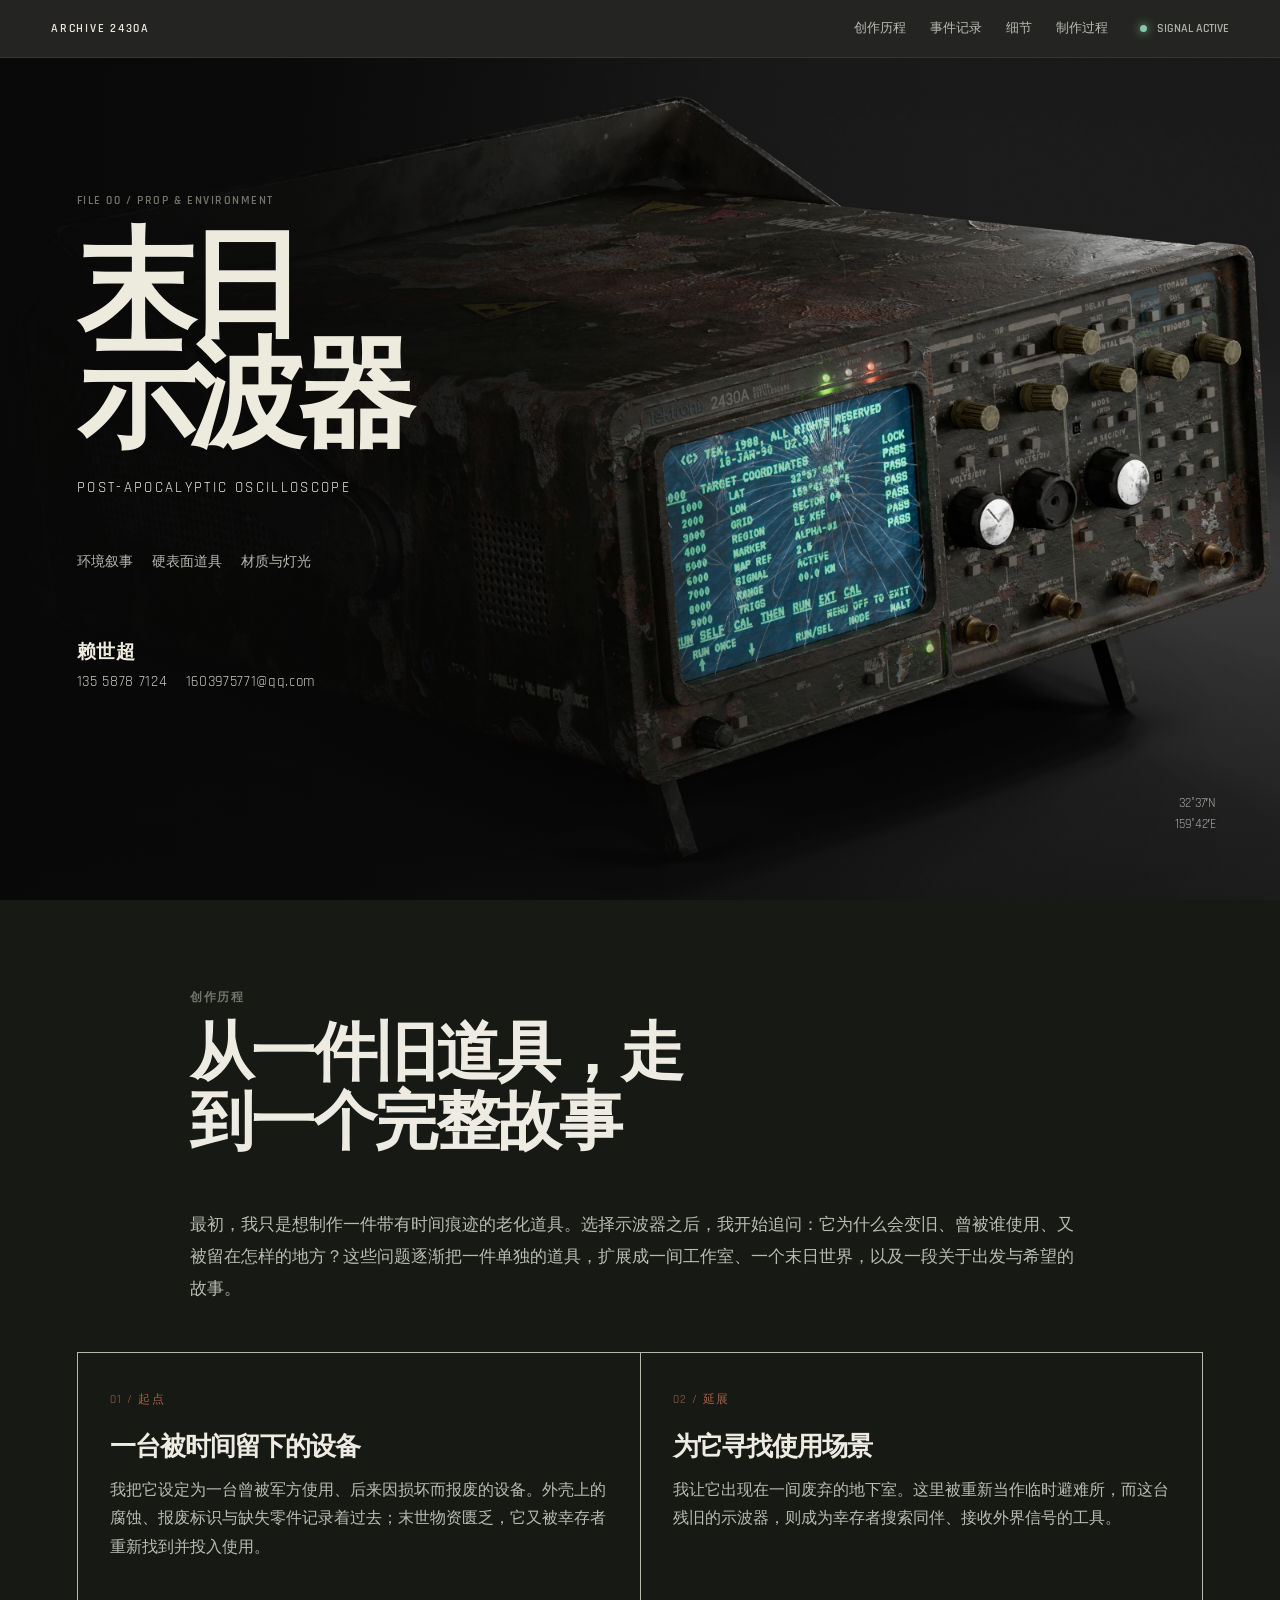
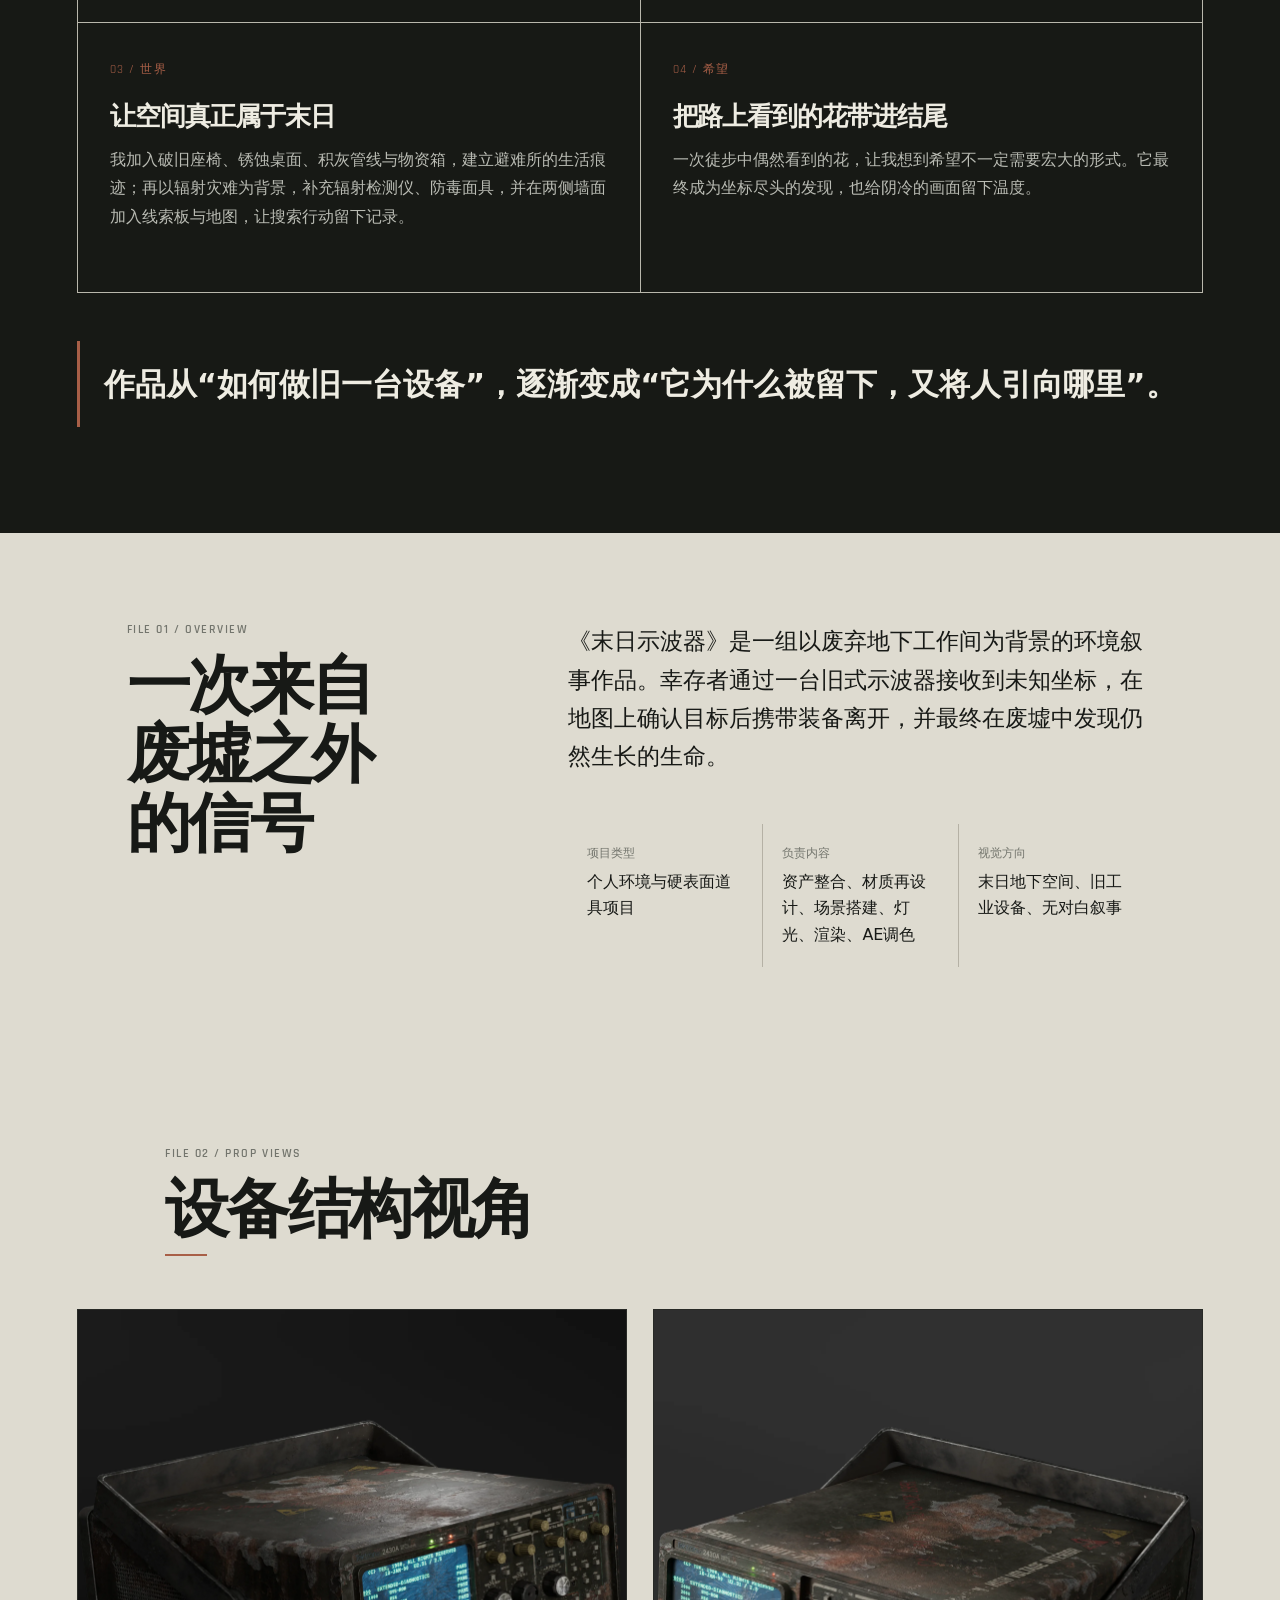
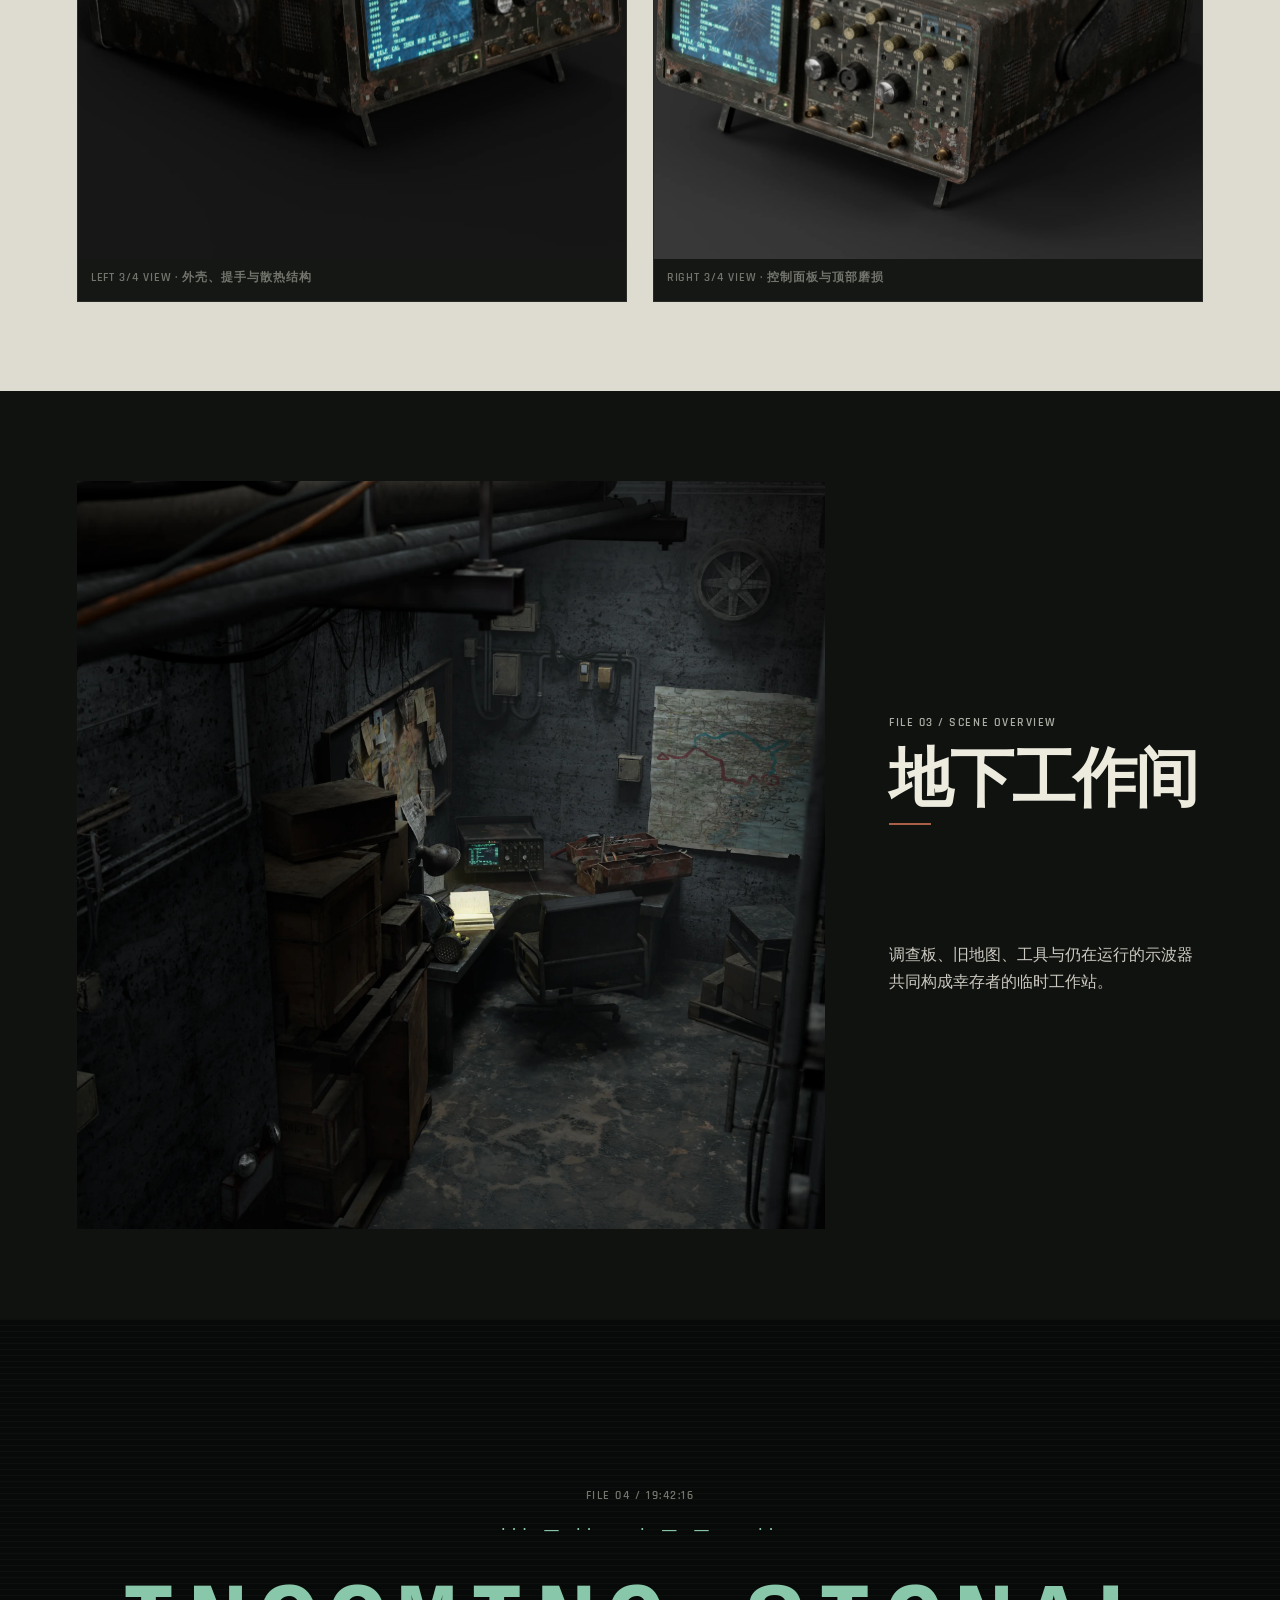
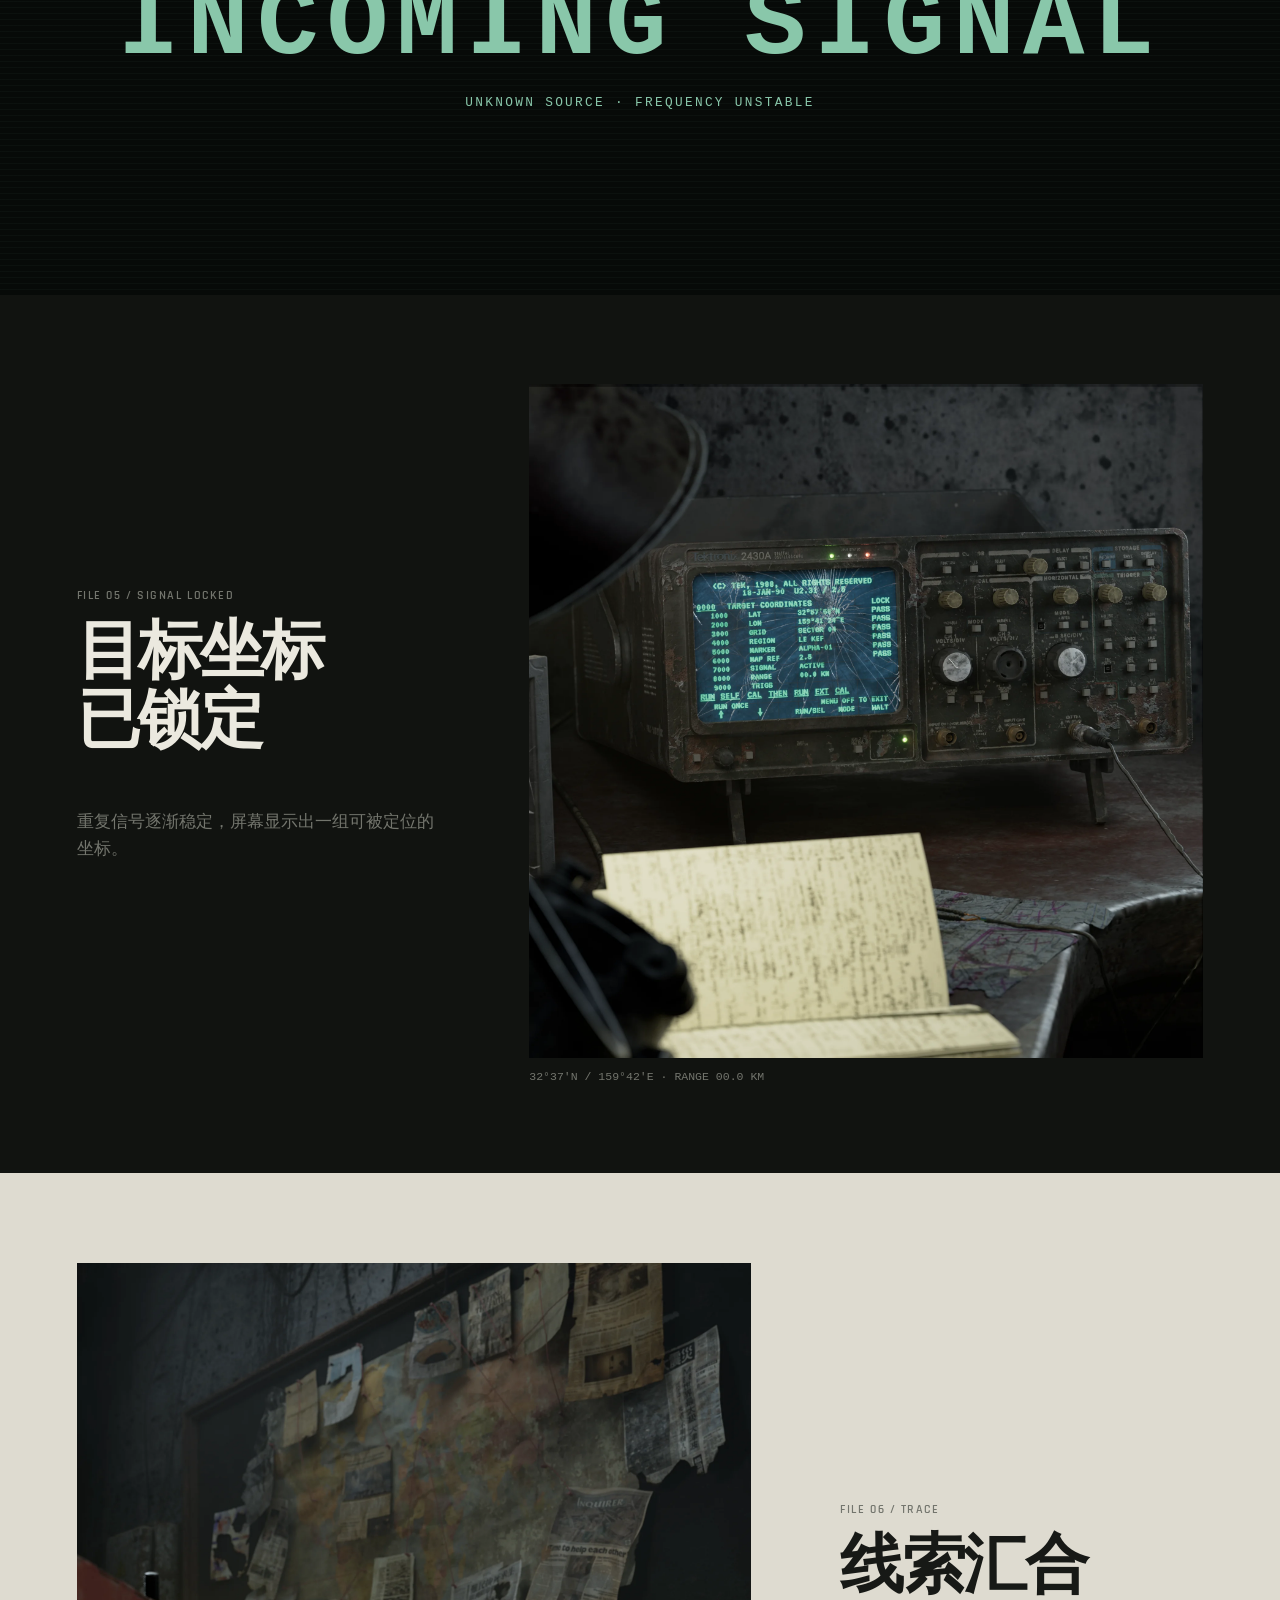
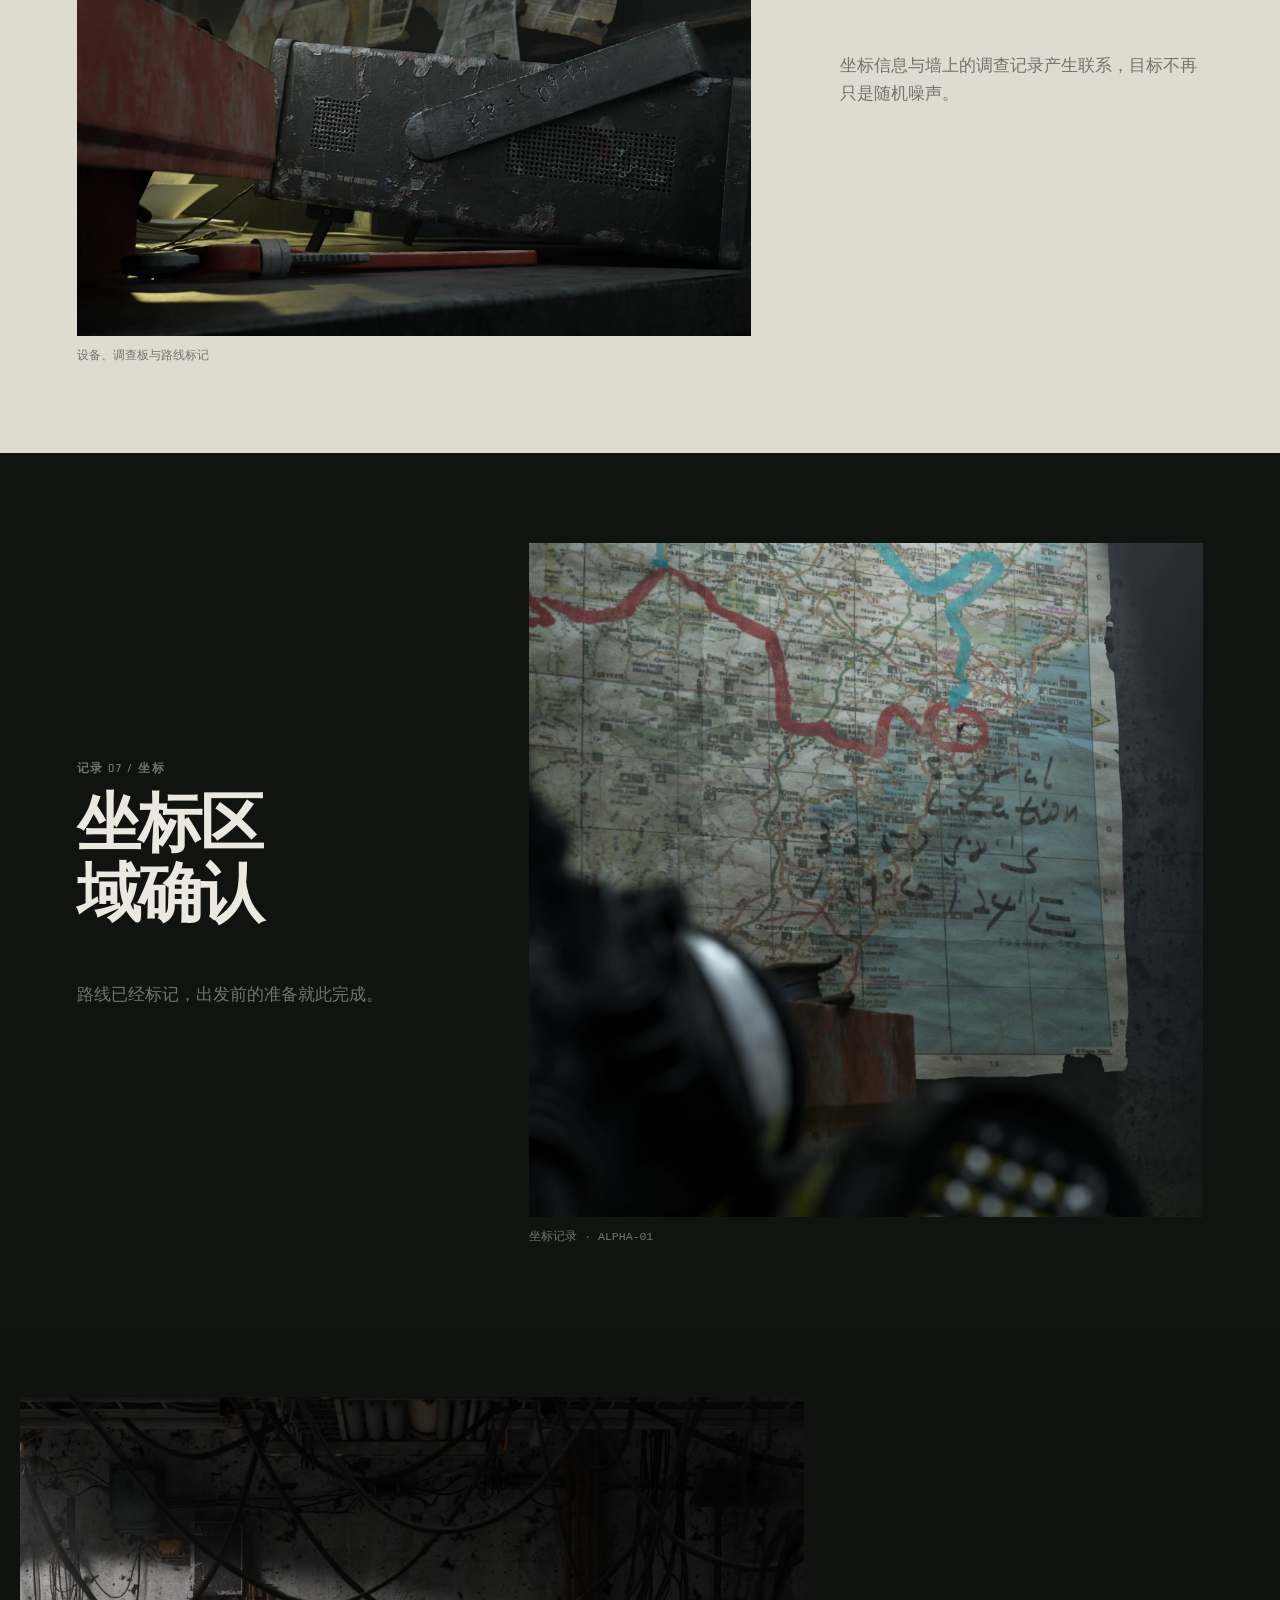
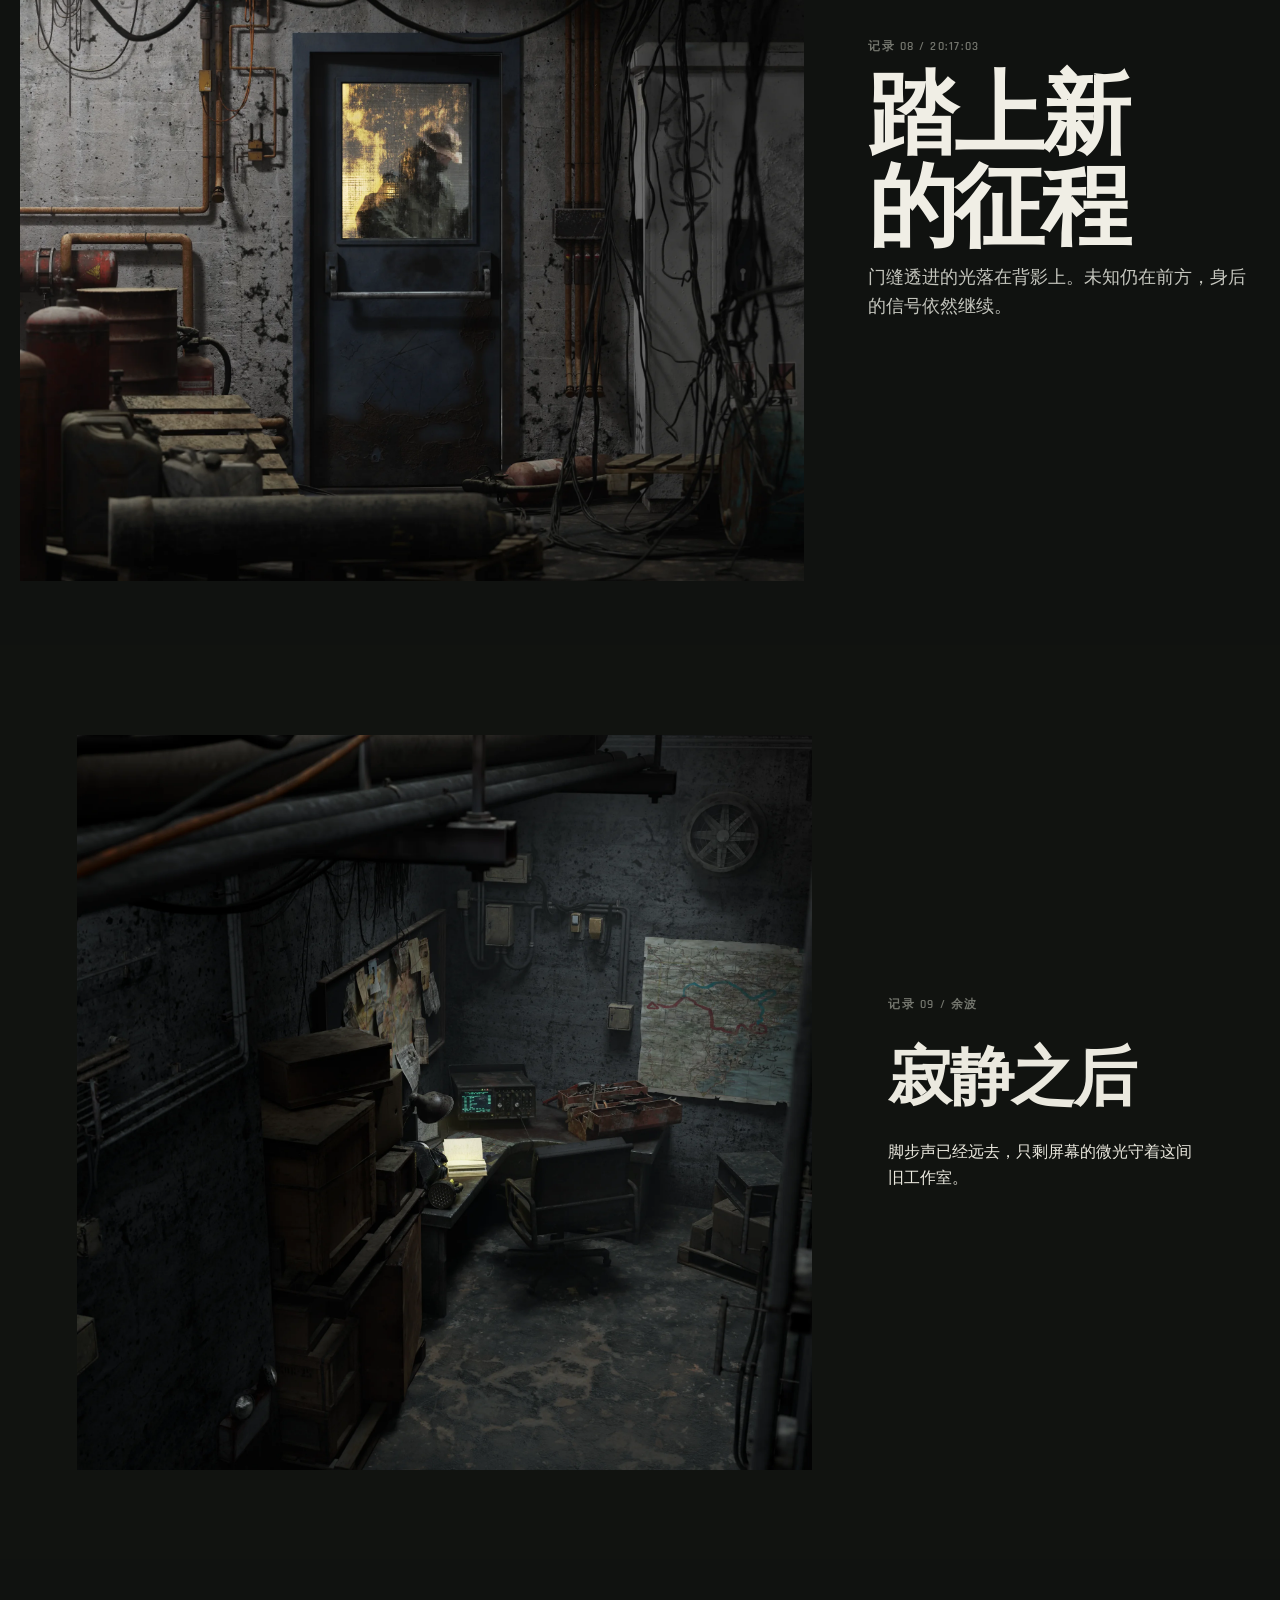
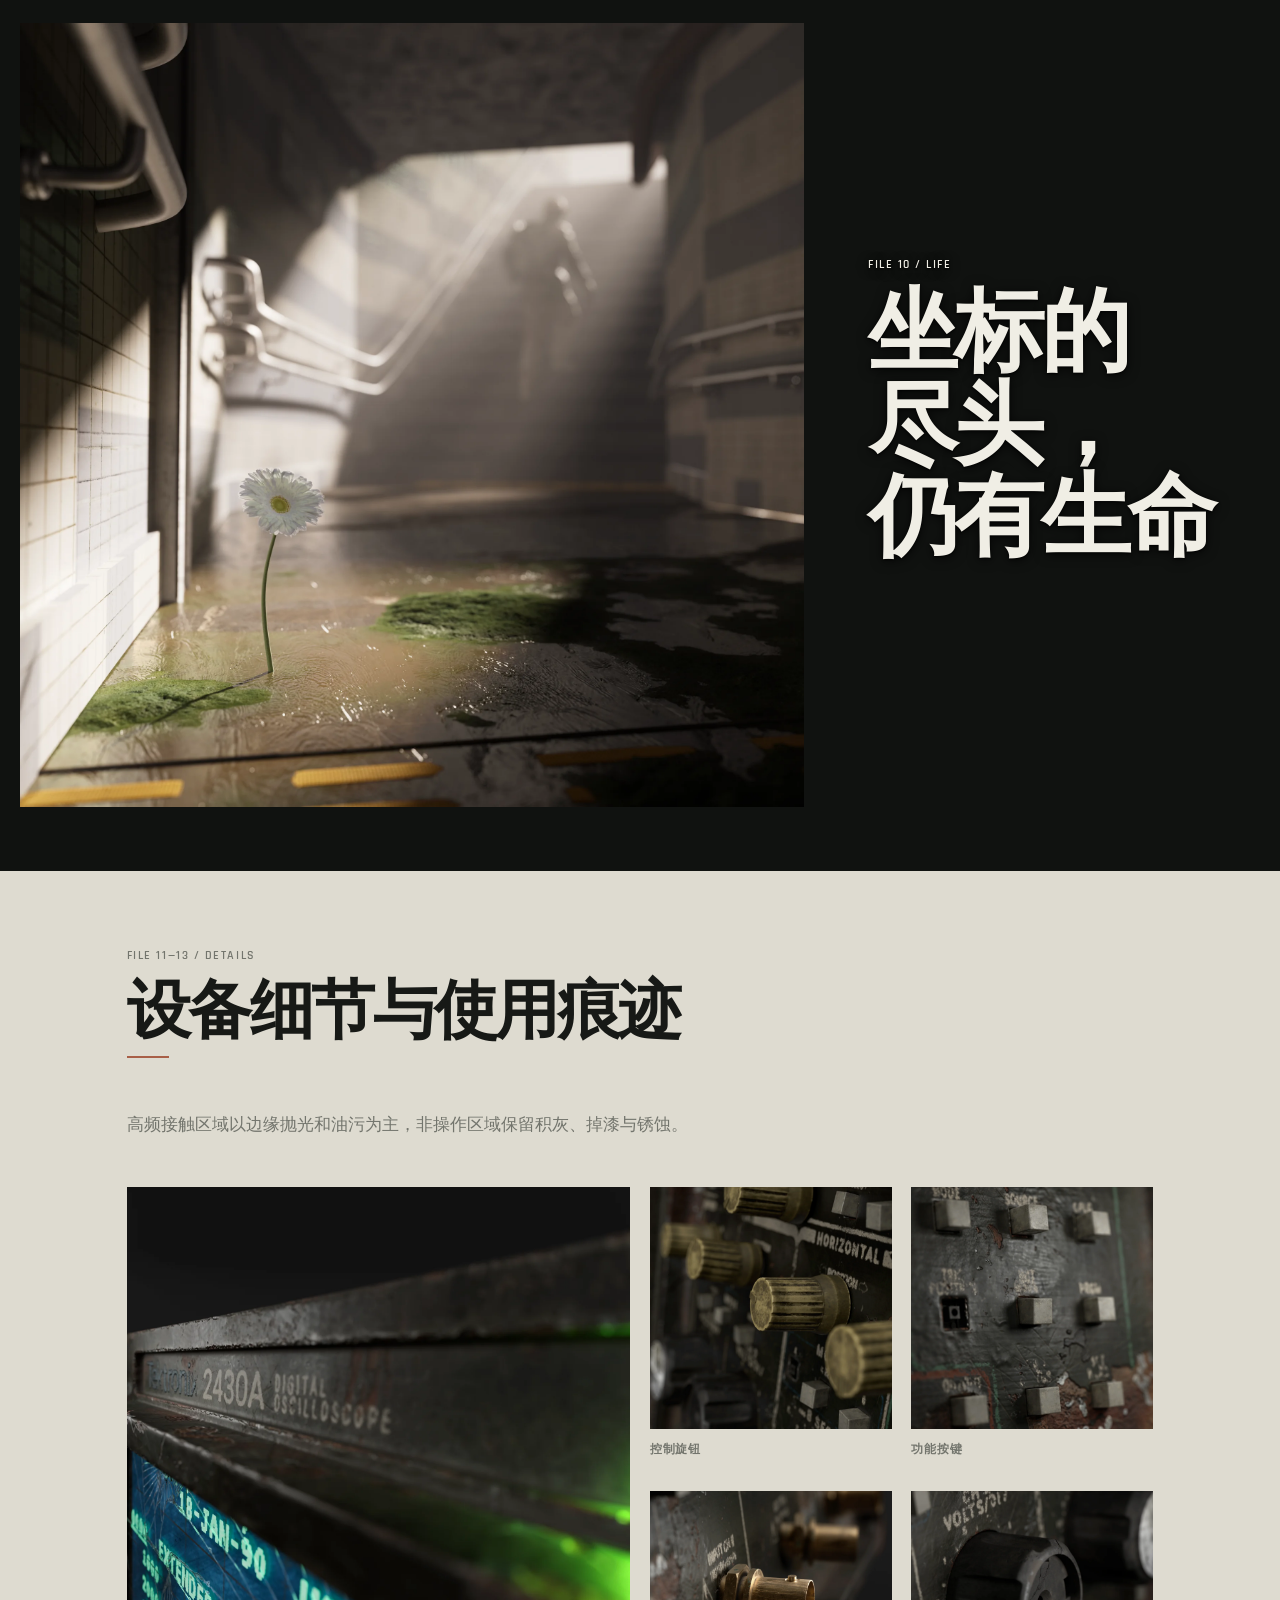
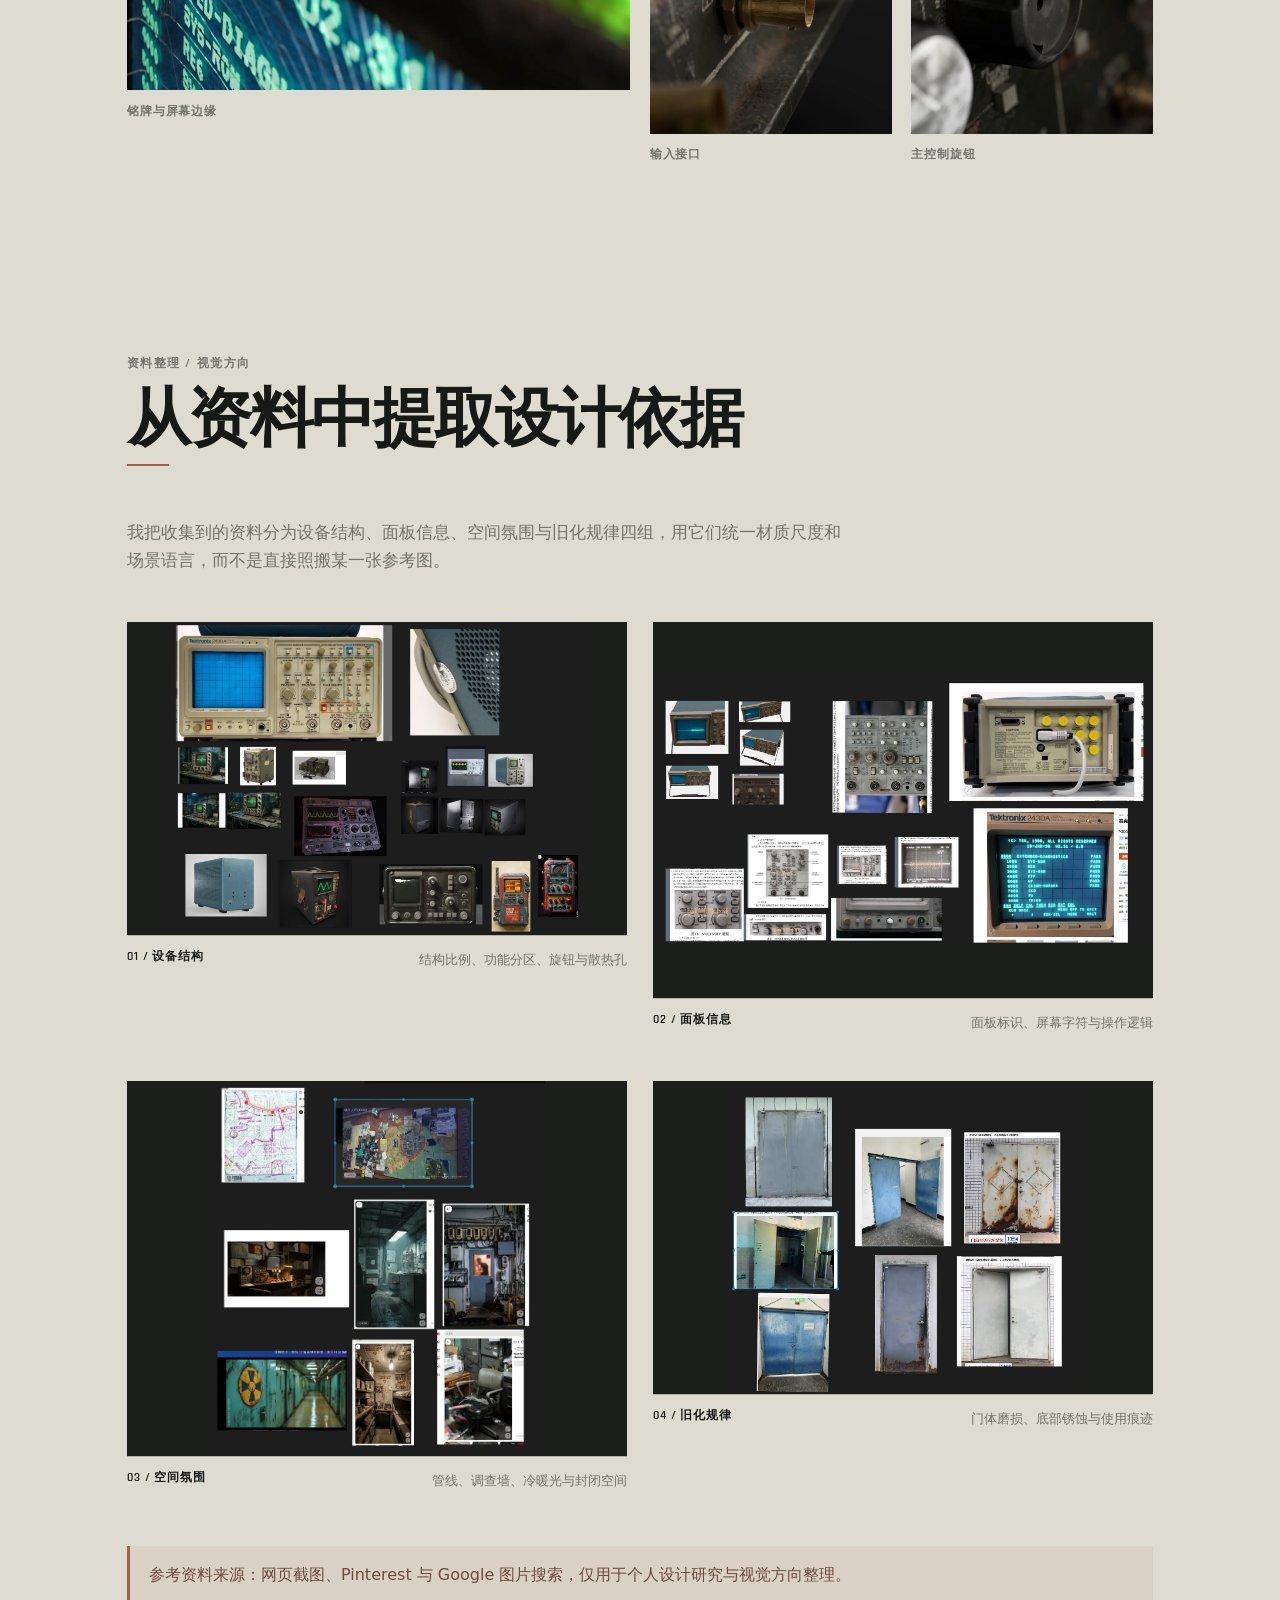
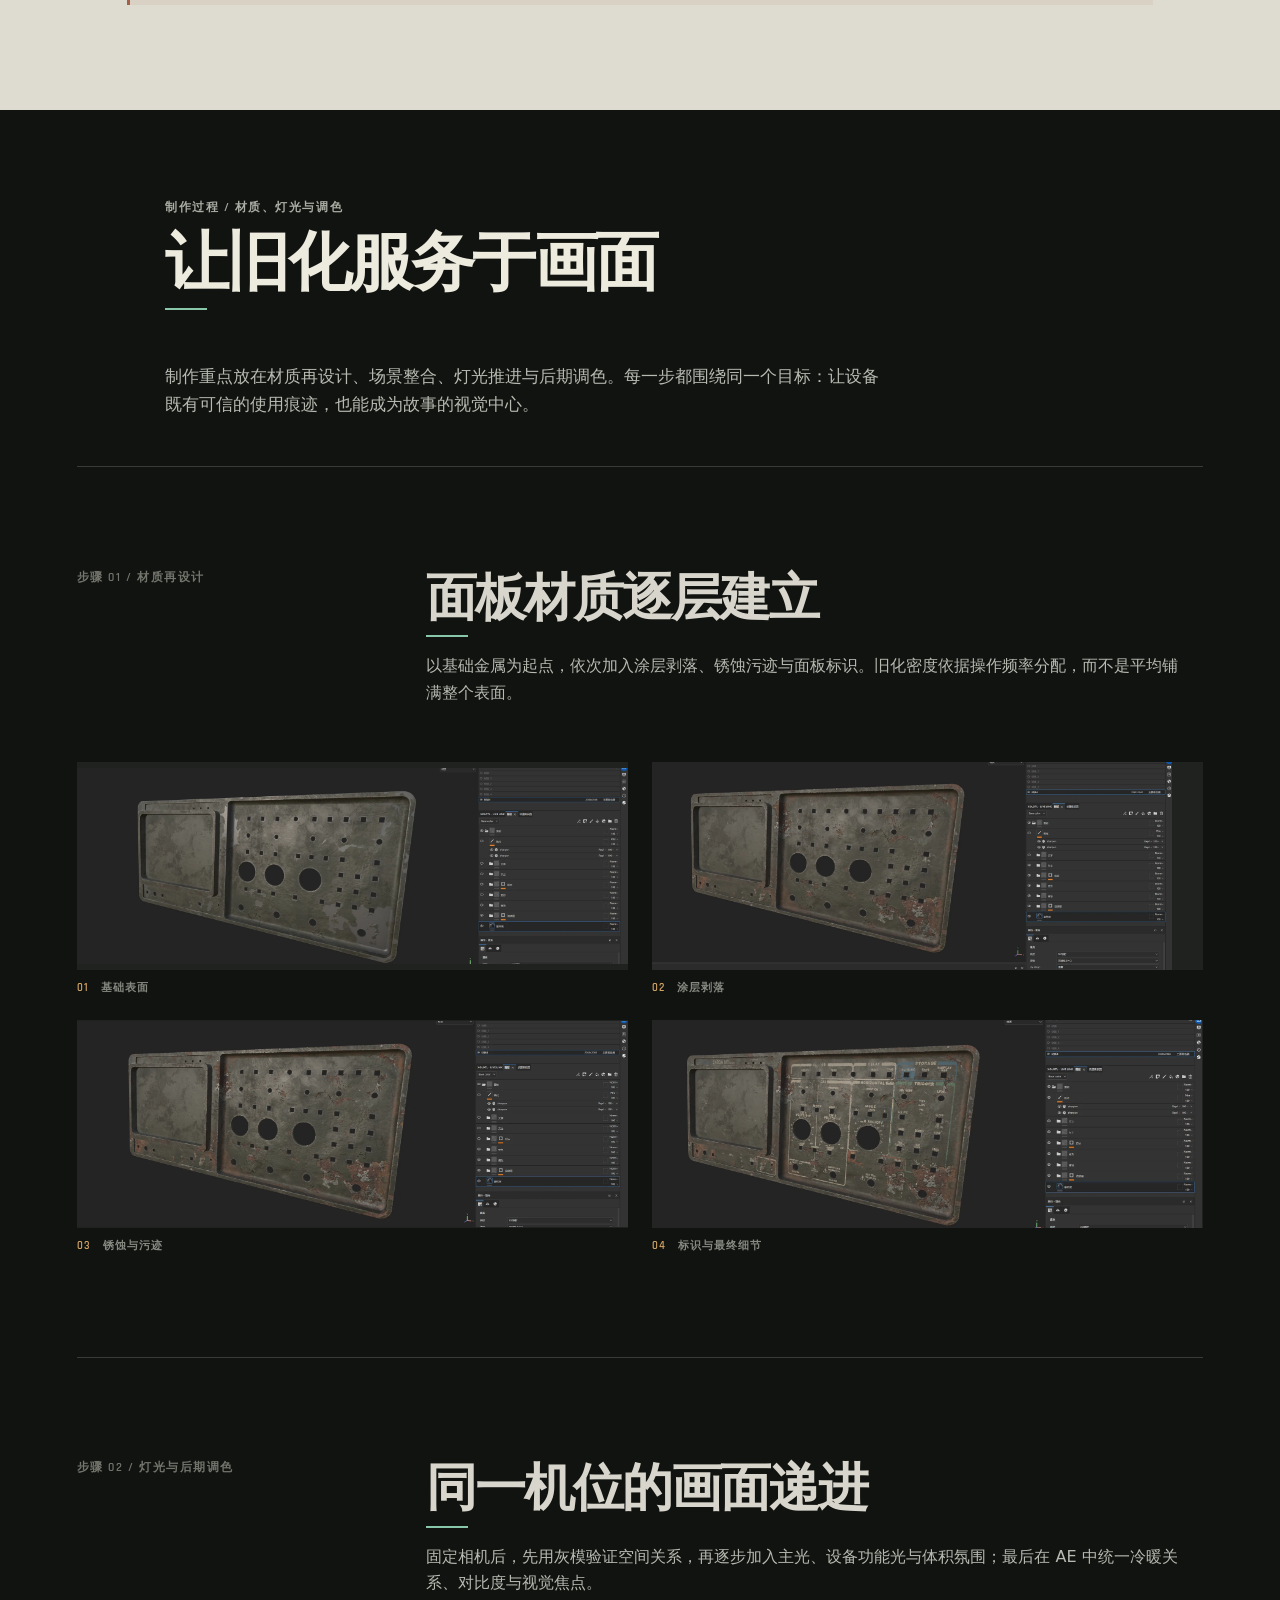
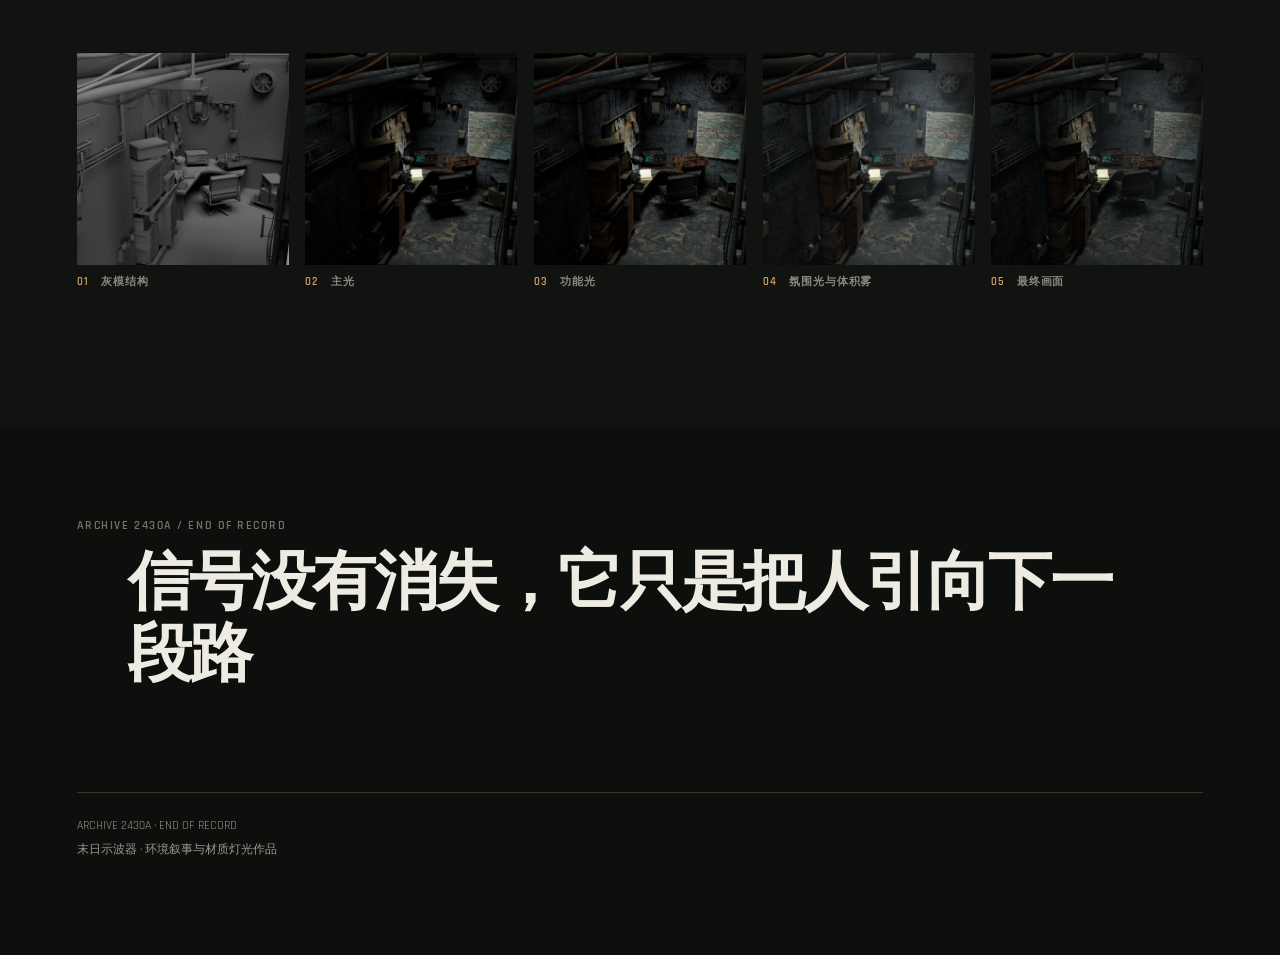
==== projects/apocalypse-oscilloscope/index.html @ b091d530 "V32 mobile responsive test" ====
<!doctype html>
<html lang="zh-CN">
<head>
  <meta charset="utf-8">
  <meta name="viewport" content="width=device-width,initial-scale=1">
  <meta name="description" content="末日示波器：环境叙事、硬表面道具、材质与灯光作品集。">
  <title>末日示波器｜作品集</title>
  <link rel="icon" type="image/svg+xml" href="data:image/svg+xml,%3Csvg xmlns='http://www.w3.org/2000/svg' viewBox='0 0 64 64'%3E%3Crect width='64' height='64' rx='8' fill='%2310110f'/%3E%3Cpath d='M8 34h10l5-14 8 29 7-21 5 9h13' fill='none' stroke='%238bc8ad' stroke-width='4' stroke-linejoin='round'/%3E%3C/svg%3E">
  <link rel="stylesheet" href="styles.css">
</head>
<body>
  <a class="skip" href="#main">跳到主要内容</a>
  <header class="topbar">
    <a class="brand" href="#cover" aria-label="返回顶部">ARCHIVE 2430A</a>
    <nav aria-label="作品集导航">
      <a href="#log">创作历程</a>
      <a href="#story">事件记录</a>
      <a href="#details">细节</a>
      <a href="#process">制作过程</a>
    </nav>
    <span class="status"><i></i> SIGNAL ACTIVE</span>
  </header>

  <main id="main">
    <section class="cover" id="cover" aria-labelledby="cover-title">
      <img src="assets/hero-selected.webp" alt="末日示波器英雄视角" fetchpriority="high">
      <div class="cover-copy">
        <p class="eyebrow">FILE 00 / PROP &amp; ENVIRONMENT</p>
        <h1 id="cover-title">末日<br>示波器</h1>
        <p class="en">POST-APOCALYPTIC OSCILLOSCOPE</p>
        <div class="cover-meta">
          <span>环境叙事</span><span>硬表面道具</span><span>材质与灯光</span>
        </div>
        <address class="cover-contact">
          <strong>赖世超</strong>
          <a href="tel:13558787124">135 5878 7124</a>
          <a href="mailto:1603975771@qq.com">1603975771@qq.com</a>
        </address>
      </div>
      <div class="coordinates">32°37′N<br>159°42′E</div>
    </section>

    <section class="final-log section-pad" id="log" aria-labelledby="log-title">
      <header><p class="file">创作历程</p><h2 id="log-title">从一件旧道具，走到一个完整故事</h2></header>
      <p class="journey-intro">最初，我只是想制作一件带有时间痕迹的老化道具。选择示波器之后，我开始追问：它为什么会变旧、曾被谁使用、又被留在怎样的地方？这些问题逐渐把一件单独的道具，扩展成一间工作室、一个末日世界，以及一段关于出发与希望的故事。</p>
      <div class="journey-grid">
        <article><span>01 / 起点</span><h3>一台被时间留下的设备</h3><p>我把它设定为一台曾被军方使用、后来因损坏而报废的设备。外壳上的腐蚀、报废标识与缺失零件记录着过去；末世物资匮乏，它又被幸存者重新找到并投入使用。</p></article>
        <article><span>02 / 延展</span><h3>为它寻找使用场景</h3><p>我让它出现在一间废弃的地下室。这里被重新当作临时避难所，而这台残旧的示波器，则成为幸存者搜索同伴、接收外界信号的工具。</p></article>
        <article><span>03 / 世界</span><h3>让空间真正属于末日</h3><p>我加入破旧座椅、锈蚀桌面、积灰管线与物资箱，建立避难所的生活痕迹；再以辐射灾难为背景，补充辐射检测仪、防毒面具，并在两侧墙面加入线索板与地图，让搜索行动留下记录。</p></article>
        <article><span>04 / 希望</span><h3>把路上看到的花带进结尾</h3><p>一次徒步中偶然看到的花，让我想到希望不一定需要宏大的形式。它最终成为坐标尽头的发现，也给阴冷的画面留下温度。</p></article>
      </div>
      <blockquote>作品从“如何做旧一台设备”，逐渐变成“它为什么被留下，又将人引向哪里”。</blockquote>
    </section>

    <section class="intro section-pad" aria-labelledby="intro-title">
      <div>
        <p class="file">FILE 01 / OVERVIEW</p>
        <h2 id="intro-title">一次来自废墟之外的信号</h2>
      </div>
      <div class="intro-copy">
        <p>《末日示波器》是一组以废弃地下工作间为背景的环境叙事作品。幸存者通过一台旧式示波器接收到未知坐标，在地图上确认目标后携带装备离开，并最终在废墟中发现仍然生长的生命。</p>
        <dl>
          <div><dt>项目类型</dt><dd>个人环境与硬表面道具项目</dd></div>
          <div><dt>负责内容</dt><dd>资产整合、材质再设计、场景搭建、灯光、渲染、AE调色</dd></div>
          <div><dt>视觉方向</dt><dd>末日地下空间、旧工业设备、无对白叙事</dd></div>
        </dl>
      </div>
    </section>

    <section class="prop-views section-pad" aria-labelledby="views-title">
      <header class="section-heading">
        <p class="file">FILE 02 / PROP VIEWS</p>
        <h2 id="views-title">设备结构视角</h2>
      </header>
      <div class="view-grid">
        <figure><img src="assets/hero-left.webp" alt="设备左侧结构视角" loading="lazy"><figcaption>LEFT 3/4 VIEW · 外壳、提手与散热结构</figcaption></figure>
        <figure><img src="assets/hero-right.webp" alt="设备右侧结构视角" loading="lazy"><figcaption>RIGHT 3/4 VIEW · 控制面板与顶部磨损</figcaption></figure>
      </div>
    </section>

    <section class="scene section-pad" aria-labelledby="scene-title">
      <header class="section-heading light">
        <p class="file">FILE 03 / SCENE OVERVIEW</p>
        <h2 id="scene-title">地下工作间</h2>
      </header>
      <img src="assets/room.webp" alt="末日地下工作间全景" loading="lazy">
      <p class="scene-note">调查板、旧地图、工具与仍在运行的示波器共同构成幸存者的临时工作站。</p>
    </section>

    <section class="signal" id="story" aria-labelledby="signal-title">
      <div class="scanline" aria-hidden="true"></div>
      <p class="file">FILE 04 / 19:42:16</p>
      <p class="morse">··· — ·· &nbsp;&nbsp; · — — &nbsp;&nbsp; ··</p>
      <h2 id="signal-title">INCOMING SIGNAL</h2>
      <p>UNKNOWN SOURCE · FREQUENCY UNSTABLE</p>
    </section>

    <section class="story-frame section-pad dark-section">
      <div class="story-copy"><p class="file">FILE 05 / SIGNAL LOCKED</p><h2>目标坐标已锁定</h2><p>重复信号逐渐稳定，屏幕显示出一组可被定位的坐标。</p></div>
      <figure><img src="assets/signal-lock.webp" alt="屏幕锁定坐标的示波器" loading="lazy"><figcaption>32°37′N / 159°42′E · RANGE 00.0 KM</figcaption></figure>
    </section>

    <section class="story-frame reverse section-pad">
      <div class="story-copy"><p class="file">FILE 06 / TRACE</p><h2>线索汇合</h2><p>坐标信息与墙上的调查记录产生联系，目标不再只是随机噪声。</p></div>
      <figure><img src="assets/evidence-wall.webp" alt="设备侧后方与线索墙" loading="lazy"><figcaption>设备、调查板与路线标记</figcaption></figure>
    </section>

    <section class="story-frame section-pad dark-section">
      <div class="story-copy"><p class="file">记录 07 / 坐标</p><h2>坐标区域确认</h2><p>路线已经标记，出发前的准备就此完成。</p></div>
      <figure><img src="assets/map.webp" alt="标注目标位置的地图" loading="lazy"><figcaption>坐标记录 · ALPHA-01</figcaption></figure>
    </section>

    <section class="departure">
      <img src="assets/door.webp" alt="人物站在打开的门前准备离开" loading="lazy">
      <div><p class="file">记录 08 / 20:17:03</p><h2>踏上新的征程</h2><p>门缝透进的光落在背影上。未知仍在前方，身后的信号依然继续。</p></div>
    </section>

    <section class="quiet section-pad dark-section">
      <figure><img src="assets/room.webp" alt="人物离开后的空房间" loading="lazy"></figure>
      <div><p class="file">记录 09 / 余波</p><h2>寂静之后</h2><p>脚步声已经远去，只剩屏幕的微光守着这间旧工作室。</p></div>
    </section>

    <section class="life" id="life">
      <img src="assets/flower.webp" alt="废弃空间中生长的白色花朵" loading="lazy">
      <div><p class="file">FILE 10 / LIFE</p><h2>坐标的尽头，<br>仍有生命</h2></div>
    </section>

    <section class="details section-pad" id="details" aria-labelledby="details-title">
      <header class="section-heading"><p class="file">FILE 11—13 / DETAILS</p><h2 id="details-title">设备细节与使用痕迹</h2><p>高频接触区域以边缘抛光和油污为主，非操作区域保留积灰、掉漆与锈蚀。</p></header>
      <div class="detail-grid">
        <figure class="wide"><img src="assets/plate.webp" alt="设备铭牌与屏幕边缘细节" loading="lazy"><figcaption>铭牌与屏幕边缘</figcaption></figure>
        <figure><img src="assets/small-knob.webp" alt="小旋钮材质细节" loading="lazy"><figcaption>控制旋钮</figcaption></figure>
        <figure><img src="assets/buttons.webp" alt="功能按键细节" loading="lazy"><figcaption>功能按键</figcaption></figure>
        <figure><img src="assets/port.webp" alt="设备插口细节" loading="lazy"><figcaption>输入接口</figcaption></figure>
        <figure><img src="assets/knob.webp" alt="主旋钮细节" loading="lazy"><figcaption>主控制旋钮</figcaption></figure>
      </div>
    </section>

    <section class="research section-pad" aria-labelledby="research-title">
      <header class="section-heading"><p class="file">资料整理 / 视觉方向</p><h2 id="research-title">从资料中提取设计依据</h2><p>我把收集到的资料分为设备结构、面板信息、空间氛围与旧化规律四组，用它们统一材质尺度和场景语言，而不是直接照搬某一张参考图。</p></header>
      <div class="reference-board">
        <figure class="reference-wide"><img src="assets/research-device.webp" alt="示波器设备与旧化方向参考板" loading="lazy"><figcaption><b>01 / 设备结构</b><span>结构比例、功能分区、旋钮与散热孔</span></figcaption></figure>
        <figure><img src="assets/research-interface.webp" alt="示波器面板文字与屏幕信息参考板" loading="lazy"><figcaption><b>02 / 面板信息</b><span>面板标识、屏幕字符与操作逻辑</span></figcaption></figure>
        <figure><img src="assets/research-space.webp" alt="地下工作间空间氛围参考板" loading="lazy"><figcaption><b>03 / 空间氛围</b><span>管线、调查墙、冷暖光与封闭空间</span></figcaption></figure>
        <figure class="reference-wide"><img src="assets/research-door.webp" alt="旧工业门和锈蚀分布参考板" loading="lazy"><figcaption><b>04 / 旧化规律</b><span>门体磨损、底部锈蚀与使用痕迹</span></figcaption></figure>
      </div>
      <p class="source-warning">参考资料来源：网页截图、Pinterest 与 Google 图片搜索，仅用于个人设计研究与视觉方向整理。</p>
    </section>

    <section class="process section-pad dark-section" id="process" aria-labelledby="process-title">
      <header class="section-heading light"><p class="file">制作过程 / 材质、灯光与调色</p><h2 id="process-title">让旧化服务于画面</h2><p>制作重点放在材质再设计、场景整合、灯光推进与后期调色。每一步都围绕同一个目标：让设备既有可信的使用痕迹，也能成为故事的视觉中心。</p></header>

      <article class="process-block">
        <div class="process-copy"><p class="file">步骤 01 / 材质再设计</p><h3>面板材质逐层建立</h3><p>以基础金属为起点，依次加入涂层剥落、锈蚀污迹与面板标识。旧化密度依据操作频率分配，而不是平均铺满整个表面。</p></div>
        <div class="sp-stages">
          <figure><img src="assets/sp-stage-01.webp" alt="面板基础表面与涂层阶段" loading="lazy"><figcaption><b>01</b> 基础表面</figcaption></figure>
          <figure><img src="assets/sp-stage-02.webp" alt="面板涂层剥落阶段" loading="lazy"><figcaption><b>02</b> 涂层剥落</figcaption></figure>
          <figure><img src="assets/sp-stage-03.webp" alt="面板锈蚀和污迹阶段" loading="lazy"><figcaption><b>03</b> 锈蚀与污迹</figcaption></figure>
          <figure><img src="assets/sp-stage-04.webp" alt="加入文字和最终细节后的面板材质" loading="lazy"><figcaption><b>04</b> 标识与最终细节</figcaption></figure>
        </div>
      </article>

      <article class="process-block">
        <div class="process-copy"><p class="file">步骤 02 / 灯光与后期调色</p><h3>同一机位的画面递进</h3><p>固定相机后，先用灰模验证空间关系，再逐步加入主光、设备功能光与体积氛围；最后在 AE 中统一冷暖关系、对比度与视觉焦点。</p></div>
        <div class="lighting-stages">
          <figure><img src="assets/light-00-clay.webp" alt="场景灰模结构" loading="lazy"><figcaption><b>01</b> 灰模结构</figcaption></figure>
          <figure><img src="assets/light-01-key.webp" alt="场景主光阶段" loading="lazy"><figcaption><b>02</b> 主光</figcaption></figure>
          <figure><img src="assets/light-02-practical.webp" alt="加入屏幕和功能光的场景" loading="lazy"><figcaption><b>03</b> 功能光</figcaption></figure>
          <figure><img src="assets/light-03-atmosphere.webp" alt="加入体积雾和氛围光的场景" loading="lazy"><figcaption><b>04</b> 氛围光与体积雾</figcaption></figure>
          <figure><img src="assets/room.webp" alt="完成材质灯光和调色后的最终场景" loading="lazy"><figcaption><b>05</b> 最终画面</figcaption></figure>
        </div>
      </article>

    </section>

    <section class="end-record section-pad" aria-label="作品结语">
      <p class="file">ARCHIVE 2430A / END OF RECORD</p>
      <p class="end-line">信号没有消失，它只是把人引向下一段路</p>
      <footer>
        <div><p>ARCHIVE 2430A · END OF RECORD</p><p>末日示波器 · 环境叙事与材质灯光作品</p></div>
      </footer>
    </section>
  </main>
  <script src="script.js"></script>
</body>
</html>
---- projects/apocalypse-oscilloscope/styles.css ----
:root{--bg:#10110f;--paper:#dedbd0;--ink:#171916;--muted:#73756d;--line:#b5b1a5;--green:#89c7aa;--rust:#a85f47;--warm:#d4a463;--max:1440px;color-scheme:dark}
*{box-sizing:border-box}html{scroll-behavior:smooth;background:var(--bg)}body{margin:0;background:var(--paper);color:var(--ink);font-family:"Microsoft YaHei","PingFang SC",system-ui,sans-serif;line-height:1.65}img{display:block;width:100%;height:auto}figure{margin:0}h1,h2,h3,p{margin-top:0}.skip{position:fixed;left:1rem;top:-5rem;background:#fff;color:#000;padding:.7rem 1rem;z-index:100}.skip:focus{top:1rem}.topbar{position:sticky;top:0;z-index:50;min-height:58px;padding:0 clamp(18px,4vw,64px);display:flex;align-items:center;gap:2rem;background:rgba(16,17,15,.9);backdrop-filter:blur(14px);color:#e9e6da;border-bottom:1px solid #343630}.brand{font:600 .78rem/1 Consolas,monospace;letter-spacing:.14em;color:inherit;text-decoration:none}.topbar nav{display:flex;gap:1.5rem;margin-left:auto}.topbar nav a{font-size:.84rem;color:#b9bbb3;text-decoration:none}.topbar nav a:hover,.topbar nav a:focus{color:#fff}.status{font:600 .72rem/1 Consolas,monospace;color:#adb0a9}.status i{display:inline-block;width:7px;height:7px;border-radius:50%;margin-right:.45rem;background:var(--green);box-shadow:0 0 10px var(--green)}.section-pad{padding:clamp(72px,10vw,150px) clamp(20px,6vw,96px)}.file,.eyebrow{font:600 .74rem/1.4 Consolas,monospace;letter-spacing:.13em;color:var(--muted);text-transform:uppercase}.cover{min-height:calc(100svh - 58px);position:relative;background:#0d0f0e;color:#edeade;overflow:hidden}.cover>img{position:absolute;inset:0;width:100%;height:100%;object-fit:cover;object-position:center}.cover:after{content:"";position:absolute;inset:0;background:linear-gradient(90deg,rgba(8,9,8,.92) 0%,rgba(8,9,8,.45) 40%,rgba(8,9,8,.05) 72%),linear-gradient(0deg,rgba(8,9,8,.65),transparent 44%)}.cover-copy{position:relative;z-index:2;max-width:780px;padding:clamp(90px,15vh,180px) clamp(24px,7vw,110px)}.cover h1{font-size:clamp(4.4rem,11vw,10rem);line-height:.82;letter-spacing:-.08em;margin:1.4rem 0 2rem;font-weight:700}.cover .en{font:500 clamp(.8rem,1.5vw,1.15rem)/1.5 Consolas,monospace;letter-spacing:.18em}.cover-meta{display:flex;flex-wrap:wrap;gap:1.2rem;margin-top:4rem;color:#b7b9b1;font-size:.88rem}.coordinates{position:absolute;right:clamp(24px,5vw,80px);bottom:clamp(28px,5vw,70px);z-index:2;font:500 .8rem/1.7 Consolas,monospace;color:#a9ada6;text-align:right}.intro{max-width:var(--max);margin:auto;display:grid;grid-template-columns:.75fr 1.25fr;gap:clamp(30px,7vw,110px)}.intro h2,.section-heading h2,.story-copy h2,.final-log h2{font-size:clamp(2.3rem,5vw,5rem);line-height:1.08;letter-spacing:-.05em}.intro-copy>p{font-size:clamp(1.1rem,2vw,1.45rem);max-width:800px}.intro dl{margin:3rem 0 0;display:grid;grid-template-columns:repeat(3,1fr);gap:1px;background:var(--line)}.intro dl div{background:var(--paper);padding:1.2rem}.intro dt{font-size:.78rem;color:var(--muted)}.intro dd{margin:.35rem 0 0}.section-heading{max-width:950px;margin-bottom:3rem}.section-heading>p:last-child{font-size:1.05rem;color:var(--muted);max-width:720px}.view-grid{display:grid;grid-template-columns:1fr 1fr;gap:clamp(12px,2vw,28px);max-width:var(--max);margin:auto}.view-grid figure{background:#151714}.view-grid figcaption,.detail-grid figcaption,.process-grid figcaption{padding:.85rem 0;font:600 .72rem/1.4 Consolas,monospace;letter-spacing:.08em;color:var(--muted)}.scene{position:relative;background:#101210;color:#eeece2;min-height:90svh;display:flex;align-items:end;overflow:hidden}.scene>img{position:absolute;inset:0;width:100%;height:100%;object-fit:cover}.scene:after{content:"";position:absolute;inset:0;background:linear-gradient(0deg,rgba(8,9,8,.88),rgba(8,9,8,.08) 66%)}.scene .section-heading,.scene-note{position:relative;z-index:2}.scene .section-heading{align-self:start}.scene-note{margin-left:auto;max-width:440px;color:#cbc9c0}.light h2{color:#edeade}.light .file{color:#aaaDA4}.signal{min-height:64svh;display:grid;place-content:center;text-align:center;position:relative;overflow:hidden;background:#070a08;color:var(--green);padding:4rem 1.5rem}.signal h2{font:600 clamp(2.5rem,8vw,7rem)/1 Consolas,monospace;letter-spacing:.08em;margin:1rem 0}.signal>p:last-child{font:500 .8rem/1.5 Consolas,monospace;letter-spacing:.18em}.morse{letter-spacing:.35em}.scanline{position:absolute;inset:0;background:repeating-linear-gradient(0deg,transparent 0 5px,rgba(139,200,173,.035) 5px 6px);pointer-events:none}.dark-section{background:#111310;color:#ebe9df}.story-frame{display:grid;grid-template-columns:minmax(260px,.7fr) minmax(0,1.3fr);align-items:center;gap:clamp(30px,7vw,100px)}.story-frame.reverse{grid-template-columns:minmax(0,1.3fr) minmax(260px,.7fr)}.story-frame.reverse .story-copy{order:2}.story-copy>p:last-child{max-width:520px;color:var(--muted);font-size:1.05rem}.story-frame figure img{aspect-ratio:1/1;object-fit:cover}.story-frame figcaption{font:500 .72rem Consolas,monospace;color:var(--muted);padding-top:.75rem}.departure,.life{min-height:100svh;position:relative;color:#f0eee5;display:flex;align-items:end}.departure>img,.life>img{position:absolute;inset:0;width:100%;height:100%;object-fit:cover}.departure:after,.life:after{content:"";position:absolute;inset:0;background:linear-gradient(0deg,rgba(7,8,7,.88),transparent 60%)}.departure>div,.life>div{position:relative;z-index:2;padding:clamp(40px,7vw,110px);max-width:850px}.departure h2,.life h2{font-size:clamp(2.7rem,7vw,6.5rem);line-height:1.03;letter-spacing:-.05em;margin:.7rem 0}.departure p:last-child{font-size:1.1rem;color:#c5c6be}.quiet{display:grid;grid-template-columns:1.4fr .6fr;gap:clamp(30px,6vw,90px);align-items:center}.quiet h2{font-size:clamp(2.4rem,5vw,5rem);margin:.5rem 0}.life{min-height:95svh}.life>img{object-position:center}.life>div{margin-left:auto;text-align:right}.details{max-width:var(--max);margin:auto}.detail-grid{display:grid;grid-template-columns:repeat(4,1fr);gap:clamp(10px,1.5vw,22px)}.detail-grid figure{min-width:0}.detail-grid figure.wide{grid-column:span 2;grid-row:span 2}.detail-grid img{aspect-ratio:1/1;object-fit:cover}.process h3{font-size:1rem;font-weight:500;margin:3.5rem 0 1rem;color:#d8d6cc}.process-grid{display:grid;grid-template-columns:repeat(3,1fr);gap:clamp(10px,2vw,26px)}.process-grid.texture-grid{grid-template-columns:1.4fr 1fr 1fr 1fr}.process-grid img{aspect-ratio:1/1;object-fit:cover;background:#080a08}.research{max-width:var(--max);margin:auto}.research-grid{display:grid;grid-template-columns:repeat(3,1fr);gap:clamp(12px,2vw,26px)}.research-grid img{aspect-ratio:3/2;object-fit:cover;filter:saturate(.72) contrast(1.06)}.research-grid figcaption{display:flex;flex-direction:column;padding-top:1rem}.research-grid span{color:var(--muted);font-size:.9rem}.source-warning{margin-top:2rem;padding:1rem 1.2rem;border-left:3px solid var(--rust);background:rgba(168,95,71,.08);color:#6f4a3d}.final-log{background:#171915;color:#eeece2}.final-log header{max-width:900px}.log-grid{display:grid;grid-template-columns:repeat(3,1fr);gap:1px;background:#42443e;margin-top:4rem}.log-grid article{background:#171915;padding:clamp(22px,3vw,42px)}.log-grid span{font:600 .8rem Consolas,monospace;color:var(--warm)}.log-grid h3{font-size:1.3rem;margin:1.5rem 0 .8rem}.log-grid p{color:#b9bbb3}.final-log footer{display:flex;justify-content:space-between;gap:1.5rem;border-top:1px solid #42443e;margin-top:5rem;padding-top:1.5rem;color:#969990;font:500 .76rem/1.5 Consolas,monospace}
@media(max-width:900px){.topbar nav{display:none}.status{margin-left:auto}.intro,.story-frame,.story-frame.reverse,.quiet{grid-template-columns:1fr}.story-frame.reverse .story-copy{order:0}.intro dl{grid-template-columns:1fr}.process-grid.texture-grid{grid-template-columns:repeat(2,1fr)}.detail-grid{grid-template-columns:repeat(2,1fr)}.research-grid,.log-grid{grid-template-columns:1fr}.cover>img{object-position:62% center}.cover:after{background:linear-gradient(90deg,rgba(8,9,8,.88),rgba(8,9,8,.2)),linear-gradient(0deg,rgba(8,9,8,.72),transparent 45%)}}
@media(max-width:620px){.section-pad{padding:64px 18px}.cover h1{font-size:4.8rem}.cover-meta{margin-top:2rem}.view-grid,.process-grid,.process-grid.texture-grid{grid-template-columns:1fr}.detail-grid{grid-template-columns:1fr}.detail-grid figure.wide{grid-column:auto;grid-row:auto}.departure,.life{min-height:78svh}.final-log footer{flex-direction:column}.topbar{padding:0 16px}.scene{min-height:75svh}}
@media(prefers-reduced-motion:reduce){html{scroll-behavior:auto}}
.case-study{display:grid;grid-template-columns:minmax(240px,.65fr) minmax(0,1.35fr);gap:clamp(28px,6vw,88px);align-items:center;padding:clamp(48px,7vw,100px) 0;border-top:1px solid #393c36}.case-study.reverse-case{grid-template-columns:minmax(0,1.35fr) minmax(240px,.65fr)}.reverse-case .case-copy{order:2}.case-copy h3{font-size:clamp(2rem,4vw,3.8rem);line-height:1.08;letter-spacing:-.04em;margin:.7rem 0 1.2rem}.case-copy>p:not(.file),.case-copy li{color:#b7bab1}.case-copy ul{padding-left:1.1rem;margin:1.5rem 0 0}.case-media{display:grid;grid-template-columns:1fr 1fr;gap:10px}.case-media figure{min-width:0}.case-media figure.result{grid-column:span 2}.case-media img{aspect-ratio:1/1;object-fit:cover;background:#f1f0eb}.case-media .result img{aspect-ratio:16/10}.case-media figcaption{padding-top:.65rem;font:600 .7rem/1.4 Consolas,monospace;color:#858980;letter-spacing:.08em}.credit-note{display:grid;grid-template-columns:180px 1fr;gap:1.5rem;border-top:1px solid #555850;padding-top:1.5rem;color:#b7bab1}.credit-note strong{color:#edeade}.credit-note p{margin:0}.shot-list{list-style:none;padding:0;margin:3rem 0 0;counter-reset:shot}.shot-list li{counter-increment:shot;display:grid;grid-template-columns:64px minmax(180px,.35fr) minmax(0,1fr);gap:1.5rem;padding:1.5rem 0;border-top:1px solid var(--line);align-items:start}.shot-list li:before{content:"0" counter(shot);font:600 .8rem Consolas,monospace;color:var(--rust)}.shot-list b{font-weight:600}.shot-list span{color:var(--muted)}
.reference-board{display:grid;grid-template-columns:repeat(2,minmax(0,1fr));gap:clamp(14px,2vw,28px);align-items:start}.reference-board figure{min-width:0}.reference-board img{width:100%;aspect-ratio:4/3;object-fit:cover;background:#1c1e1b}.reference-board .reference-wide img{aspect-ratio:16/10}.reference-board figcaption{display:flex;justify-content:space-between;gap:1rem;padding:.8rem 0 1.4rem;border-top:1px solid var(--line);font-size:.82rem}.reference-board figcaption b{font:600 .72rem Consolas,monospace;letter-spacing:.08em}.reference-board figcaption span{color:var(--muted);text-align:right}.process-block{padding:clamp(52px,8vw,110px) 0;border-top:1px solid #393c36}.process-copy{display:grid;grid-template-columns:minmax(220px,.52fr) minmax(0,1.48fr);column-gap:clamp(30px,6vw,90px);align-items:start;margin-bottom:2.5rem}.process-copy .file{grid-row:1/3}.process-copy h3{font-size:clamp(2rem,4vw,3.8rem);line-height:1.08;letter-spacing:-.04em;margin:0 0 1rem}.process-copy>p:last-child{color:#b7bab1;max-width:760px}.sp-stages{display:grid;grid-template-columns:repeat(2,minmax(0,1fr));gap:clamp(12px,2vw,24px)}.sp-stages img{aspect-ratio:2.65/1;object-fit:cover;object-position:left center;background:#20221f}.sp-stages figcaption,.lighting-stages figcaption{padding-top:.65rem;font:600 .7rem/1.4 Consolas,monospace;color:#858980;letter-spacing:.08em}.sp-stages figcaption b,.lighting-stages figcaption b{color:var(--warm);margin-right:.55rem}.lighting-stages{display:grid;grid-template-columns:repeat(5,minmax(0,1fr));gap:clamp(8px,1.3vw,18px)}.lighting-stages img{aspect-ratio:1/1;object-fit:cover;background:#080a08}.screen-case{padding-bottom:clamp(52px,8vw,110px)}
@media(max-width:900px){.case-study,.case-study.reverse-case{grid-template-columns:1fr}.reverse-case .case-copy{order:0}.credit-note{grid-template-columns:1fr}.shot-list li{grid-template-columns:44px 1fr}.shot-list span{grid-column:2}}
@media(max-width:900px){.process-copy{grid-template-columns:1fr}.process-copy .file{grid-row:auto}.lighting-stages{grid-template-columns:repeat(3,minmax(0,1fr))}}
@media(max-width:620px){.case-media{grid-template-columns:1fr}.case-media figure.result{grid-column:auto}.case-media .result img{aspect-ratio:1/1}.reference-board,.sp-stages{grid-template-columns:1fr}.reference-board figcaption{display:block}.reference-board figcaption span{display:block;text-align:left;margin-top:.35rem}.lighting-stages{grid-template-columns:repeat(2,minmax(0,1fr))}}
.life:after{content:none}.life h2,.life .file{text-shadow:0 2px 12px rgba(0,0,0,.72),0 1px 2px rgba(0,0,0,.9)}.life .file{color:#f0eee5}
.intro h2,.section-heading h2,.story-copy h2,.departure h2,.quiet h2,.life h2,.process-copy h3,.case-copy h3,.final-log h2{font-family:"DengXian","Microsoft YaHei UI","PingFang SC",sans-serif;font-weight:700;letter-spacing:-.055em;text-wrap:balance}.section-heading h2,.process-copy h3,.case-copy h3{position:relative}.section-heading h2:after,.process-copy h3:after,.case-copy h3:after{content:"";display:block;width:42px;height:2px;margin-top:.65rem;background:var(--rust)}.dark-section .section-heading h2:after,.dark-section .process-copy h3:after,.dark-section .case-copy h3:after{background:var(--green)}.view-grid{align-items:stretch}.view-grid figure{overflow:hidden;border:1px solid #282a26}.view-grid figure:nth-child(2) img{filter:brightness(.62) contrast(1.06) saturate(.96)}.view-grid img{height:calc(100% - 42px);object-fit:cover}.view-grid figcaption{height:42px;padding:.7rem .8rem;background:#151714}
.dark-section .section-heading>p:last-child{color:#b7bab1}.view-grid figure:nth-child(2) img{filter:brightness(.66) contrast(1.04) saturate(.96)}

/* Final editorial pass: preserve the original render and use a cleaner Chinese display face. */
.view-grid figure:nth-child(2) img{filter:none}
.intro h2,.section-heading h2,.story-copy h2,.departure h2,.quiet h2,.life h2,.process-copy h3,.case-copy h3,.final-log h2{font-family:"Microsoft YaHei","PingFang SC","Noto Sans CJK SC",sans-serif;font-weight:800;letter-spacing:-.04em}
.journey-intro{max-width:900px;margin:1.5rem 0 3rem;color:#b9bbb3;font-size:clamp(1rem,1.3vw,1.18rem);line-height:1.9}
.journey-grid{display:grid;grid-template-columns:repeat(2,minmax(0,1fr));border-top:1px solid #b9b7ac;border-left:1px solid #b9b7ac}
.journey-grid article{min-height:250px;padding:2rem;border-right:1px solid #b9b7ac;border-bottom:1px solid #b9b7ac}
.journey-grid span{color:var(--rust);font-family:var(--mono);font-size:.76rem;letter-spacing:.12em}
.journey-grid h3{max-width:16em;margin:1.2rem 0 .8rem;font-size:clamp(1.35rem,2vw,2rem);line-height:1.25}
.journey-grid p{max-width:34em;color:#b9bbb3;line-height:1.8}
.final-log blockquote{margin:3rem 0 1rem;padding:1.25rem 0 1.25rem 1.5rem;border-left:3px solid var(--rust);font-size:clamp(1.35rem,2.4vw,2.25rem);font-weight:700;line-height:1.5}
@media(max-width:760px){.journey-grid{grid-template-columns:1fr}.journey-grid article{min-height:auto}.journey-intro{margin-bottom:2rem}}

/* Consistent editorial rhythm and uncropped portfolio imagery. */
:root{--content:1180px;--wide:1500px}
.section-pad{padding-block:clamp(72px,7vw,112px)}
.intro,.details,.research{max-width:var(--content)}
.prop-views>.section-heading,.view-grid,.process>.section-heading,.process-block,.final-log>header,.final-log>.journey-intro,.final-log>.journey-grid,.final-log>blockquote,.final-log>footer{width:min(100%,var(--content));margin-left:auto;margin-right:auto}
.view-grid img{height:auto;aspect-ratio:auto;object-fit:contain}
.detail-grid img,.reference-board img,.reference-board .reference-wide img,.sp-stages img,.lighting-stages img{object-fit:contain}
.cover>img{object-fit:contain;object-position:72% center;background:#0d0f0e}
.cover:after{background:linear-gradient(90deg,rgba(8,9,8,.96) 0%,rgba(8,9,8,.72) 32%,rgba(8,9,8,.08) 68%,rgba(8,9,8,.18) 100%);pointer-events:none}
.scene{min-height:0;display:grid;grid-template-columns:minmax(0,1fr) minmax(280px,.42fr);gap:clamp(28px,5vw,72px);align-items:center;background:#101210}
.scene>img{position:static;width:100%;height:auto;aspect-ratio:1;object-fit:contain;grid-column:1;grid-row:1/3}
.scene:after{content:none}
.scene .section-heading,.scene-note{position:static;margin:0;align-self:auto}
.scene .section-heading{grid-column:2;grid-row:1;align-self:end}
.scene-note{grid-column:2;grid-row:2;align-self:start}
.departure,.life{min-height:0;display:grid;grid-template-columns:minmax(0,1fr) minmax(300px,.5fr);gap:clamp(30px,5vw,78px);align-items:center;padding:clamp(48px,5vw,78px) max(20px,calc((100vw - var(--wide))/2));background:#101210}
.departure>img,.life>img{position:static;width:100%;height:auto;aspect-ratio:1;object-fit:contain;grid-column:1;grid-row:1}
.departure:after,.life:after{content:none}
.departure>div,.life>div{position:static;z-index:auto;padding:0;max-width:520px;grid-column:2;grid-row:1}
.life>div{margin:0;text-align:left}
.process-block:last-of-type{padding-bottom:48px}
.final-log{padding-top:clamp(72px,7vw,110px)}
.details{scroll-margin-top:58px;padding-top:clamp(64px,6vw,92px)}
#story,#process,#log{scroll-margin-top:58px}
.journey-grid article{min-height:270px}
.zoomable{cursor:zoom-in;transition:opacity .18s ease}
.zoomable:hover{opacity:.94}
.zoomable:focus-visible{outline:3px solid var(--green);outline-offset:4px}
.lightbox{width:100vw;max-width:none;height:100vh;max-height:none;margin:0;padding:38px;background:rgba(5,6,5,.94);border:0;color:#eee;overflow:hidden}
.lightbox::backdrop{background:rgba(5,6,5,.94)}
.lightbox img{display:block;width:100%;height:calc(100vh - 92px);object-fit:contain;cursor:default}
.lightbox p{position:absolute;left:32px;bottom:16px;margin:0;color:#c8cbc3;font-size:.82rem}
.lightbox-close{position:absolute;z-index:2;right:22px;top:16px;width:46px;height:46px;border:1px solid #777;border-radius:50%;background:#121411;color:#fff;font-size:2rem;line-height:1;cursor:pointer}
@media(max-width:900px){.scene,.departure,.life{grid-template-columns:1fr}.scene>img,.scene .section-heading,.scene-note,.departure>img,.departure>div,.life>img,.life>div{grid-column:1;grid-row:auto}.departure,.life{padding:64px 20px}.cover>img{object-position:center}.cover:after{background:linear-gradient(90deg,rgba(8,9,8,.88),rgba(8,9,8,.28)),linear-gradient(0deg,rgba(8,9,8,.7),transparent 45%)}}
@media(max-width:620px){.lightbox{padding:48px 10px 30px}.lightbox img{height:calc(100vh - 82px)}.journey-grid article{min-height:auto}}

/* Cover refinement: one continuous image field with a softer text-to-image transition. */
.cover>img{object-fit:cover;object-position:64% center;background:#0d0f0e}
.cover:after{background:linear-gradient(90deg,rgba(7,8,7,.97) 0%,rgba(7,8,7,.88) 23%,rgba(7,8,7,.58) 39%,rgba(7,8,7,.18) 56%,rgba(7,8,7,.04) 76%),linear-gradient(0deg,rgba(7,8,7,.5),transparent 42%)}
.cover-copy{max-width:min(620px,46vw);padding-left:clamp(32px,6vw,96px)}
.cover h1{font-size:clamp(4.2rem,9.2vw,8.6rem);line-height:.94;letter-spacing:-.065em;margin:1.25rem 0 1.6rem}
.cover .en{font-size:clamp(.72rem,1.15vw,1rem);letter-spacing:.16em}
.cover-meta{margin-top:3.2rem}
.final-log footer>div p{margin:0 0 .35rem}
.contact{display:flex;flex-wrap:wrap;justify-content:flex-end;gap:.4rem 1.25rem;font-style:normal;text-align:right}
.contact strong{width:100%;color:#eeece2;font-family:"Microsoft YaHei","PingFang SC",sans-serif;font-size:1rem}
.contact a{color:#b9bbb3;text-decoration:none}
.contact a:hover,.contact a:focus{color:#fff;text-decoration:underline}
@media(max-width:900px){.cover-copy{max-width:72vw}.cover>img{object-position:66% center}.cover h1{font-size:clamp(4.2rem,13vw,7.6rem)}.final-log footer{align-items:flex-start}.contact{justify-content:flex-start;text-align:left}}
@media(max-width:620px){.cover-copy{max-width:94vw;padding-left:24px}.cover>img{object-position:70% center}.cover h1{font-size:4.4rem;line-height:.96}.cover-meta{margin-top:2.2rem}.contact{display:grid;gap:.35rem}}

@font-face{font-family:"Rajdhani Portfolio";src:url("assets/fonts/Rajdhani-Regular.ttf") format("truetype");font-style:normal;font-weight:400;font-display:swap}
@font-face{font-family:"Rajdhani Portfolio";src:url("assets/fonts/Rajdhani-SemiBold.ttf") format("truetype");font-style:normal;font-weight:600;font-display:swap}
.brand,.file,.eyebrow,.cover .en,.coordinates,.status,.view-grid figcaption,.detail-grid figcaption,.reference-board figcaption b,.sp-stages figcaption,.lighting-stages figcaption,.journey-grid span,.final-log footer{font-family:"Rajdhani Portfolio","Microsoft YaHei UI",sans-serif}
.intro h2,.section-heading h2,.story-copy h2,.departure h2,.quiet h2,.life h2,.process-copy h3,.case-copy h3,.final-log h2,.journey-grid h3{font-family:"Microsoft YaHei","PingFang SC","Noto Sans CJK SC",sans-serif;font-weight:800;letter-spacing:-.04em}
.end-record{background:#0d0f0d;color:#eeece2}
.end-record>.file,.end-record>.end-line,.end-record>footer{width:min(100%,var(--content));margin-left:auto;margin-right:auto}
.end-record .end-line{max-width:16em;font-family:"Microsoft YaHei","PingFang SC","Noto Sans CJK SC",sans-serif;font-size:clamp(2.2rem,5vw,5rem);font-weight:800;line-height:1.12;letter-spacing:-.04em}
.end-record footer{margin-top:clamp(60px,8vw,110px);padding-top:1.5rem;border-top:1px solid #343630;color:#969990;font:500 .76rem/1.5 "Rajdhani Portfolio","Microsoft YaHei UI",sans-serif}
.end-record footer p{margin:0 0 .35rem}
.cover-contact{display:grid;grid-template-columns:auto auto;justify-content:start;gap:.2rem 1.15rem;margin-top:clamp(3rem,7vh,5.5rem);font-style:normal;font-family:"Rajdhani Portfolio","Microsoft YaHei UI",sans-serif}
.cover-contact strong{grid-column:1/-1;color:#edeade;font-family:"Microsoft YaHei","PingFang SC",sans-serif;font-size:1.18rem;font-weight:700;letter-spacing:.02em}
.cover-contact a{color:#c6c8c0;text-decoration:none;font-size:.92rem;letter-spacing:.045em}
.cover-contact a:hover,.cover-contact a:focus{color:#fff;text-decoration:underline}
@media(max-width:620px){.cover-contact{margin-top:2.4rem;grid-template-columns:1fr;gap:.15rem}.cover-contact strong{grid-column:auto;font-size:1.15rem}.cover-contact a{font-size:.82rem}}
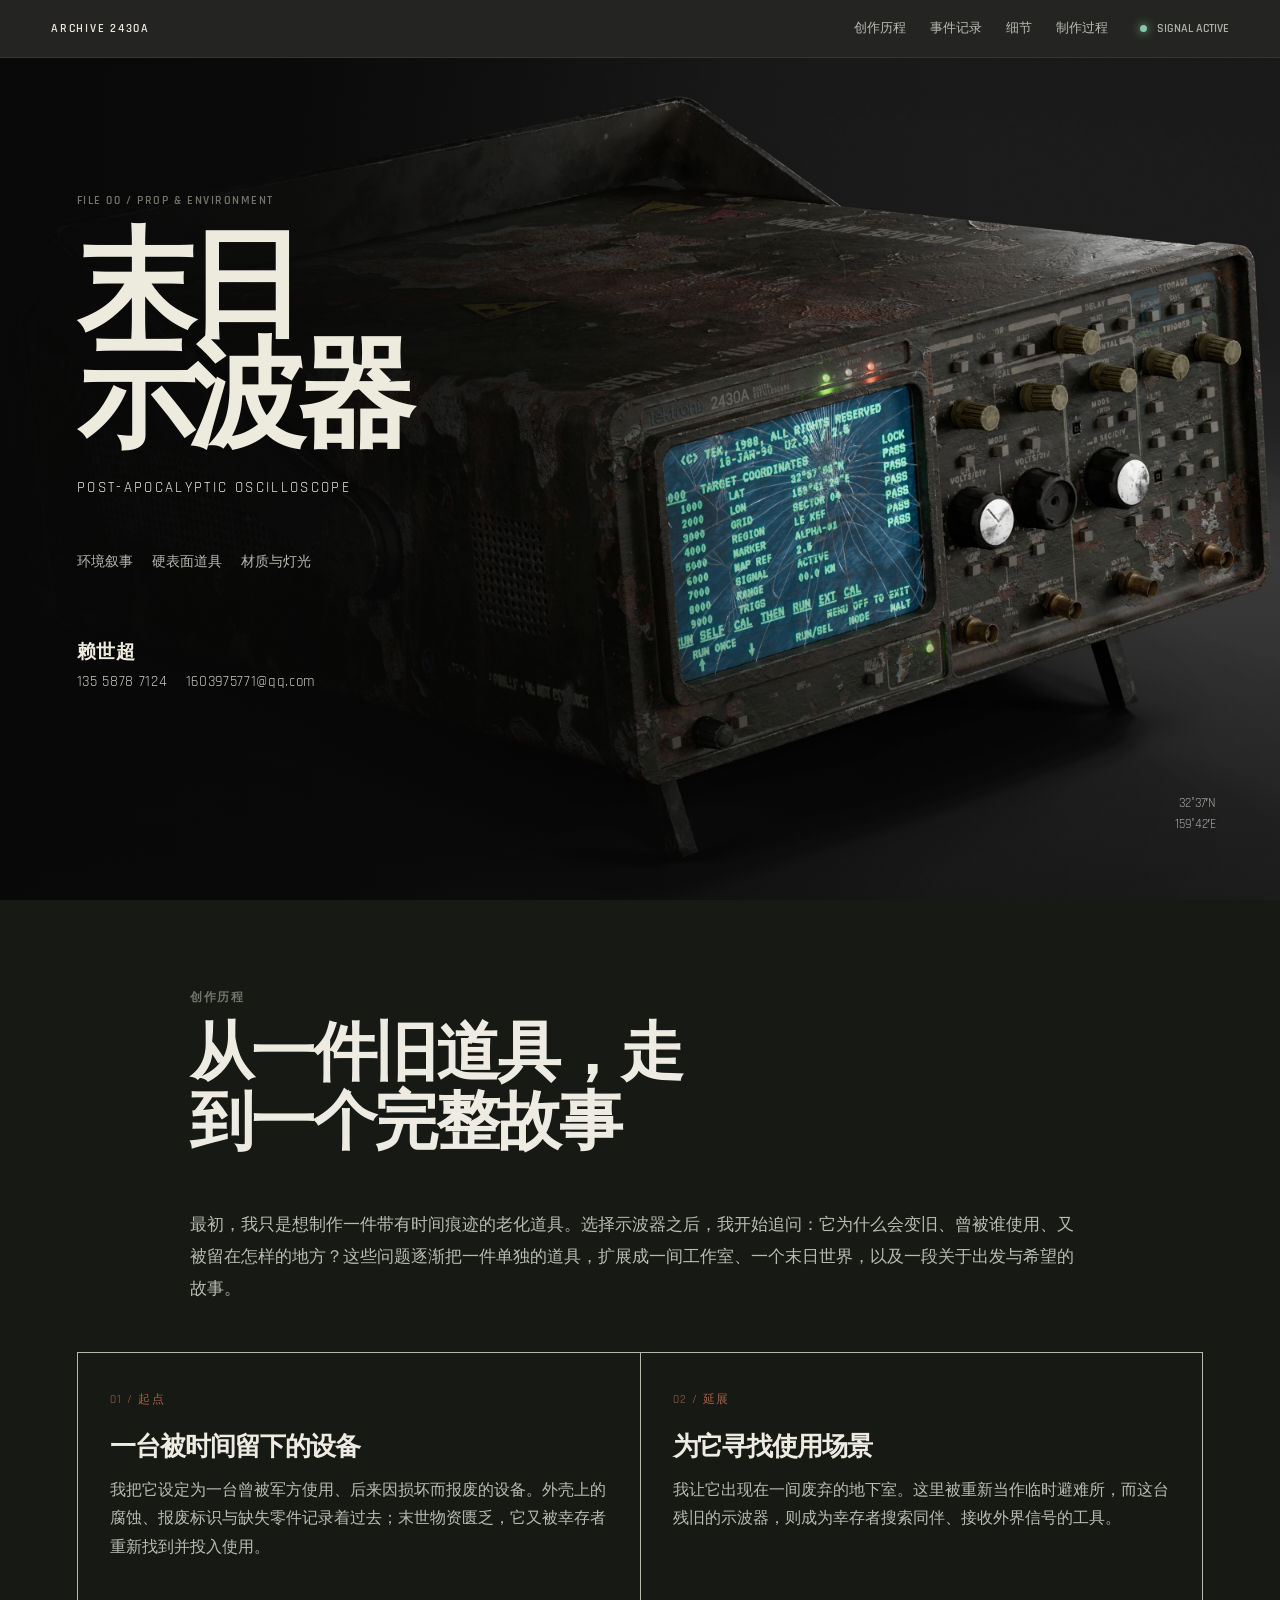
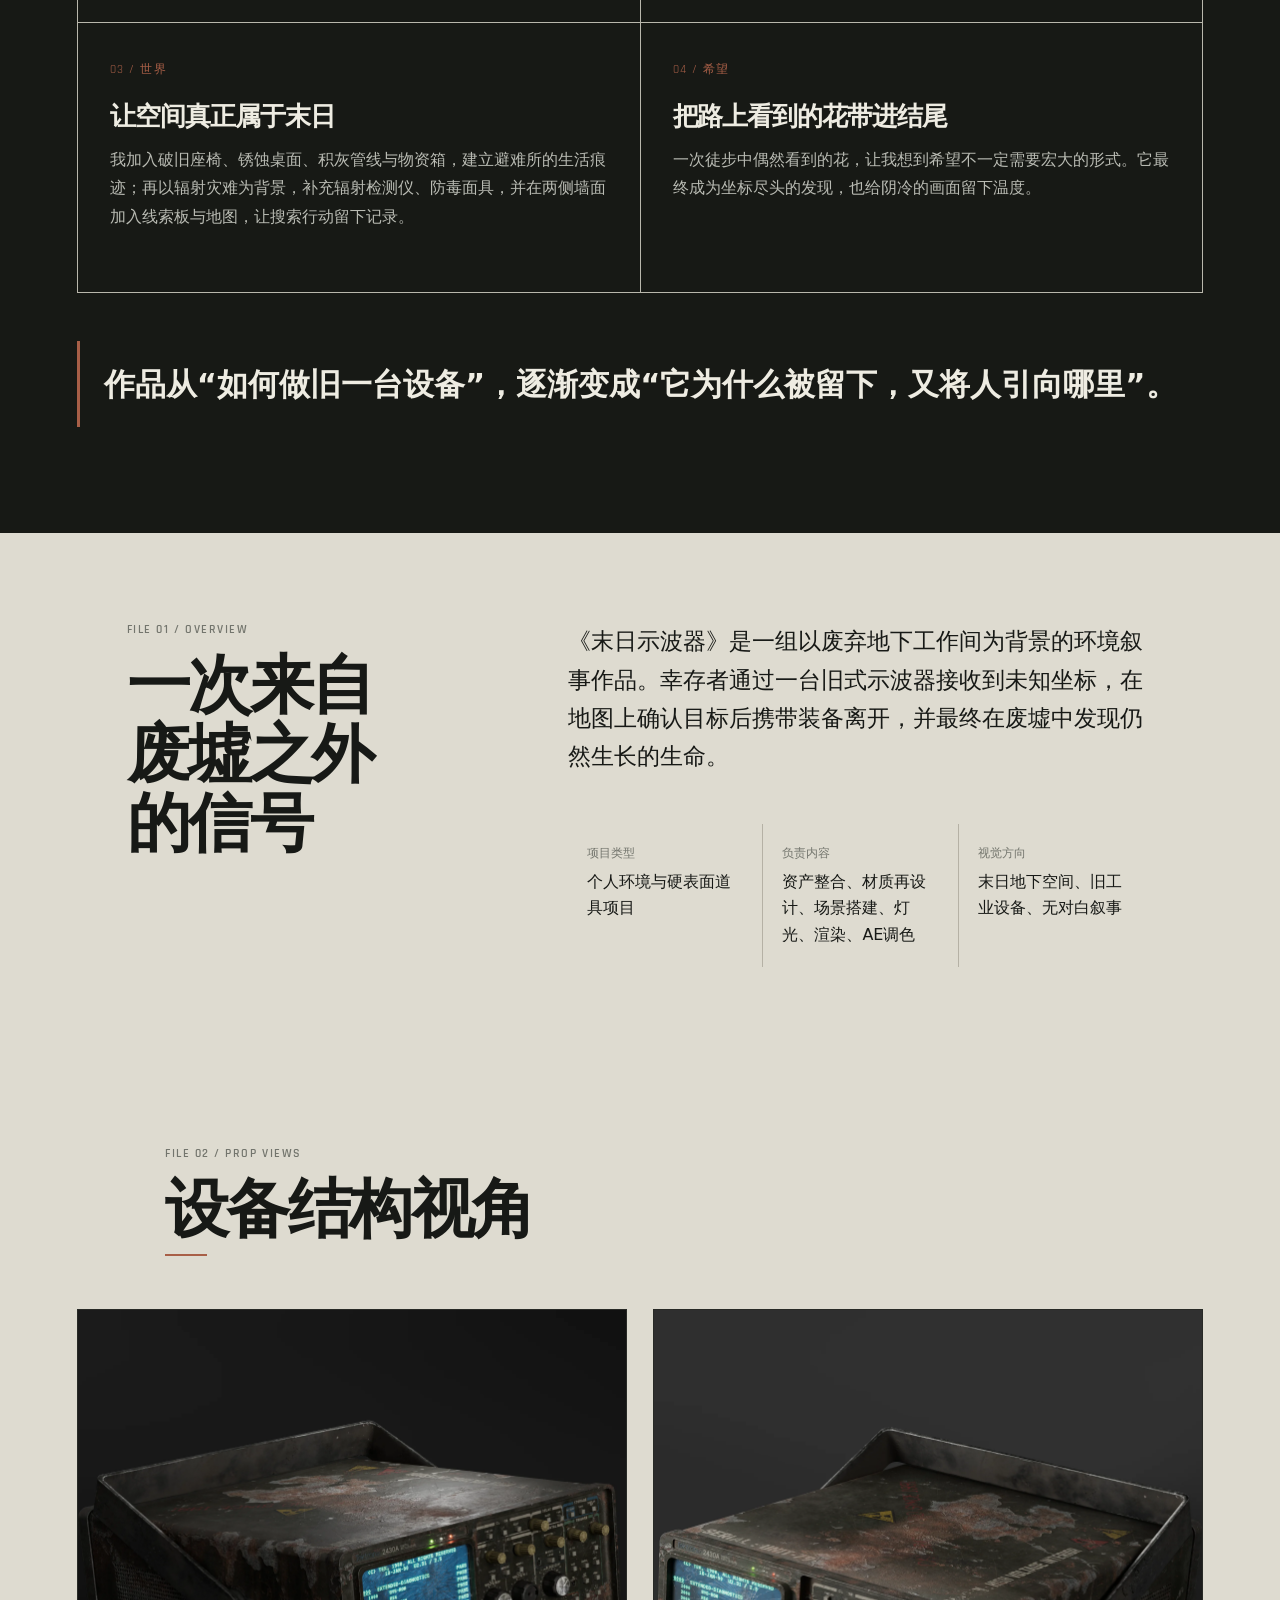
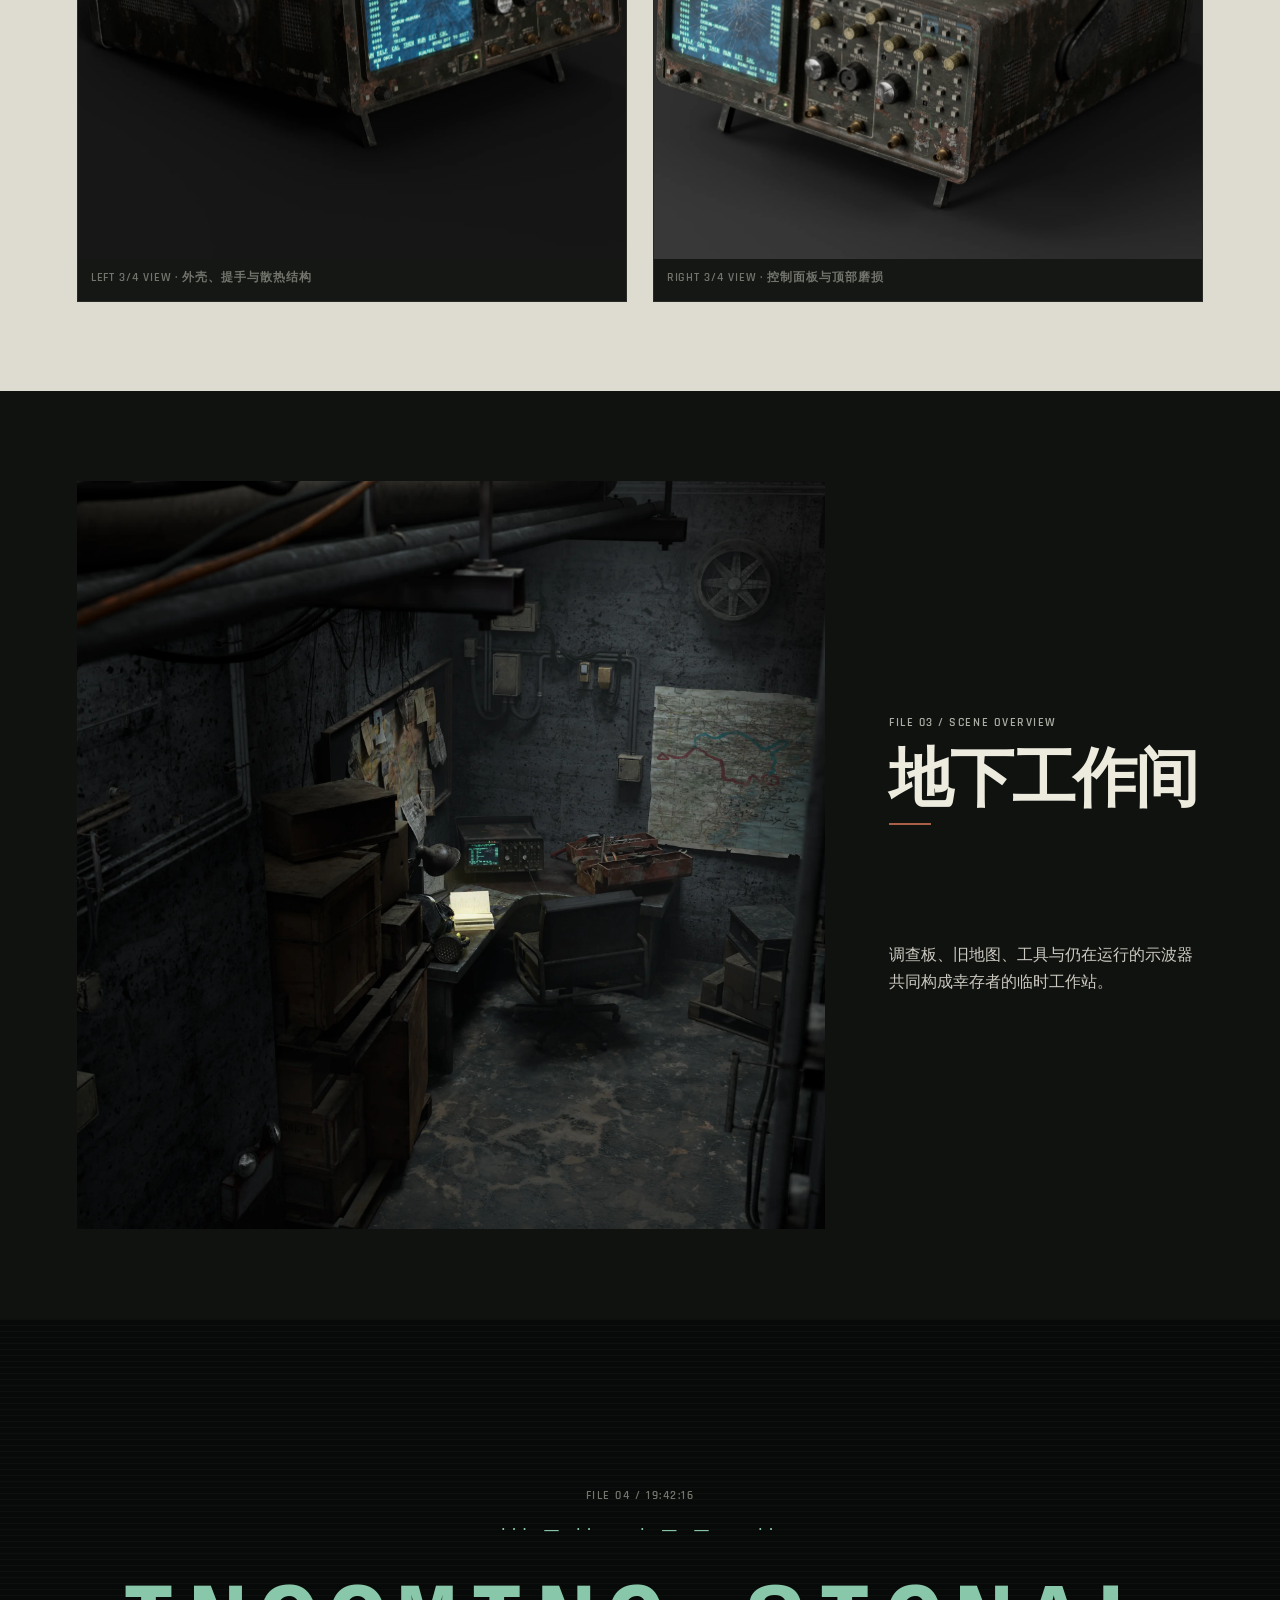
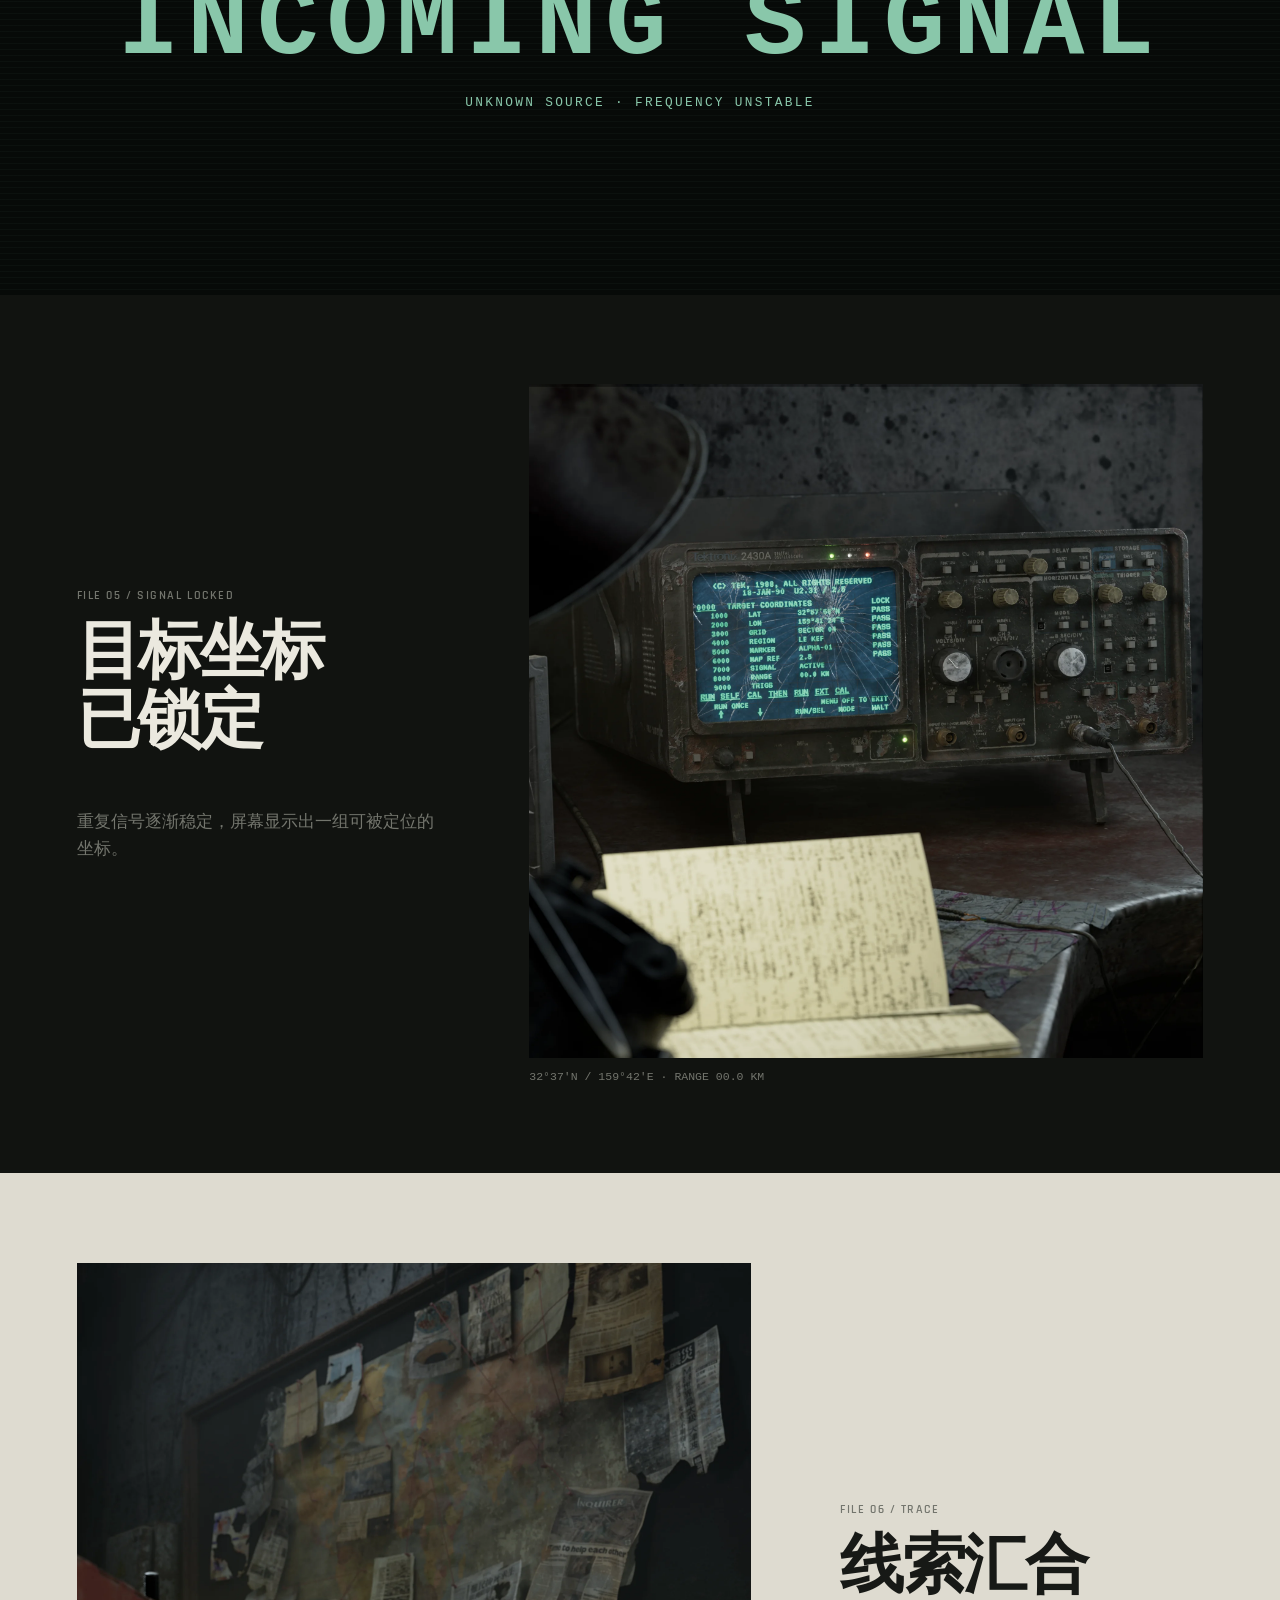
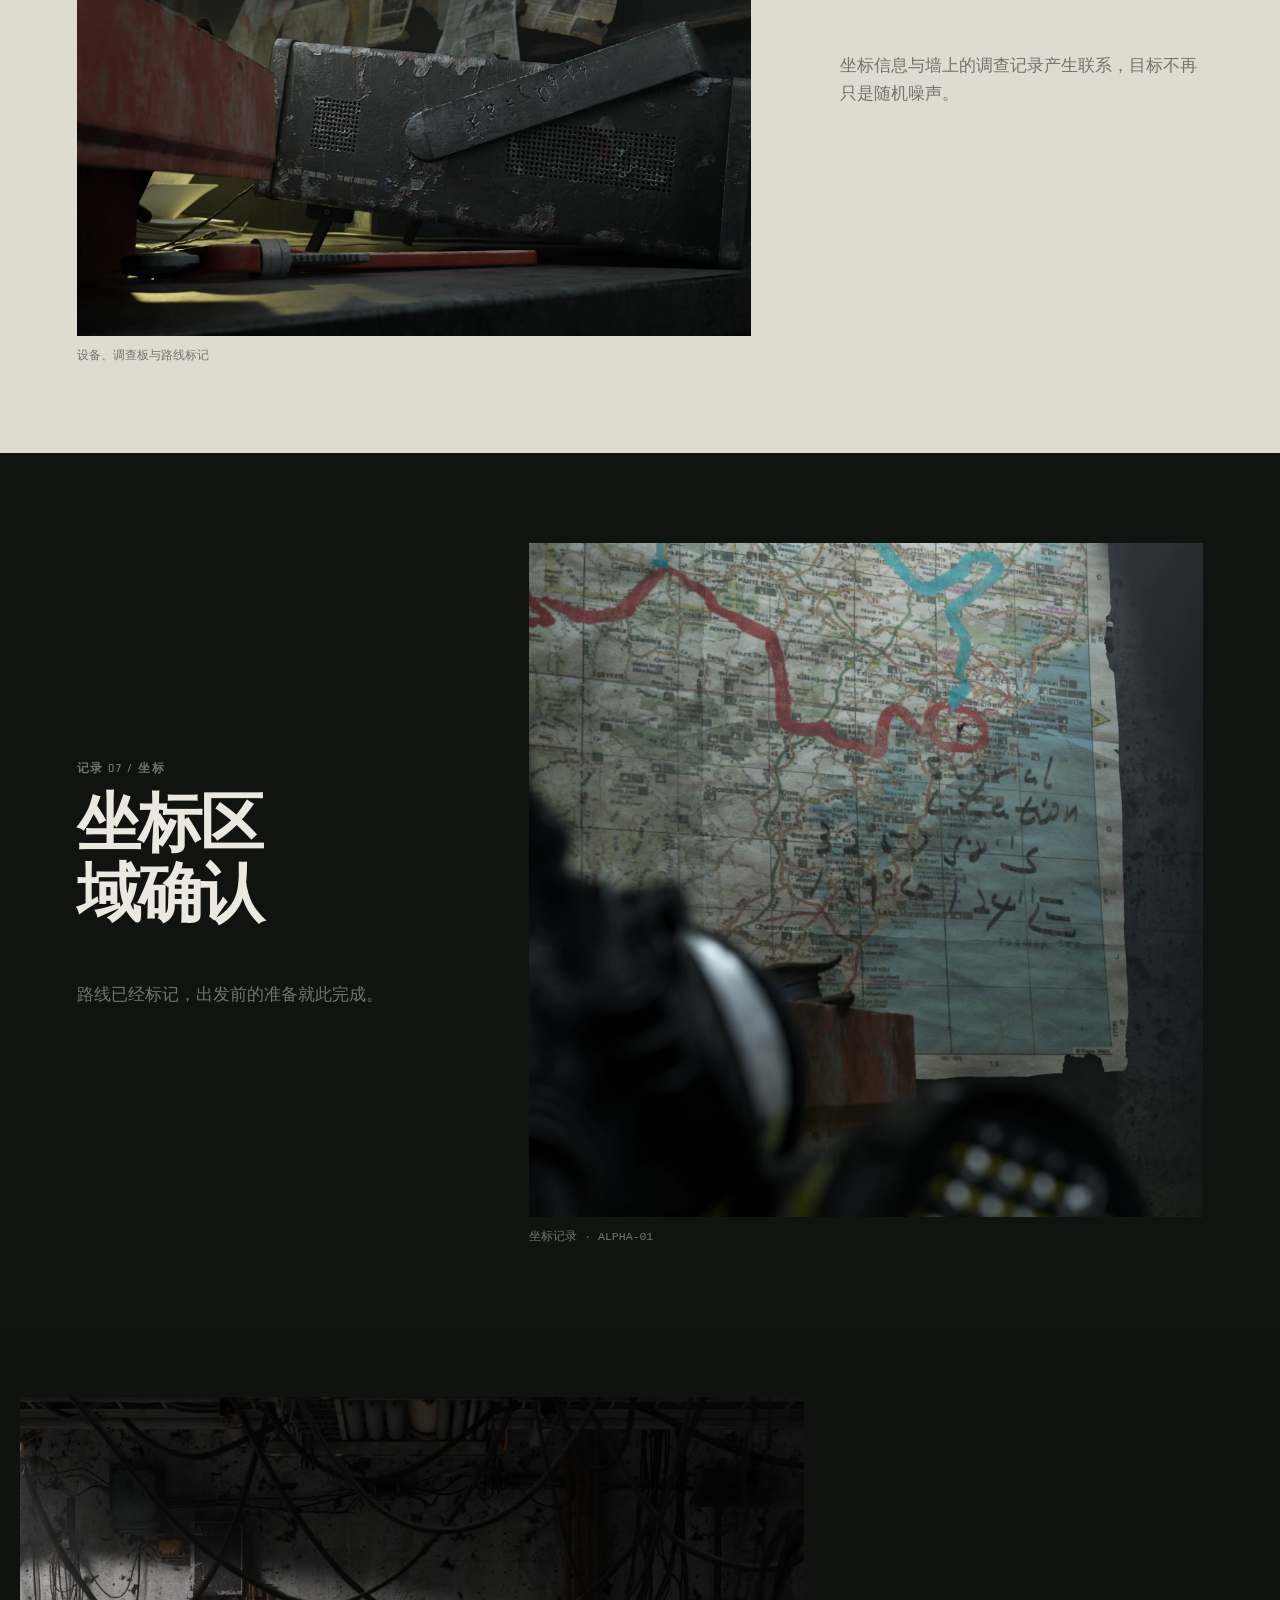
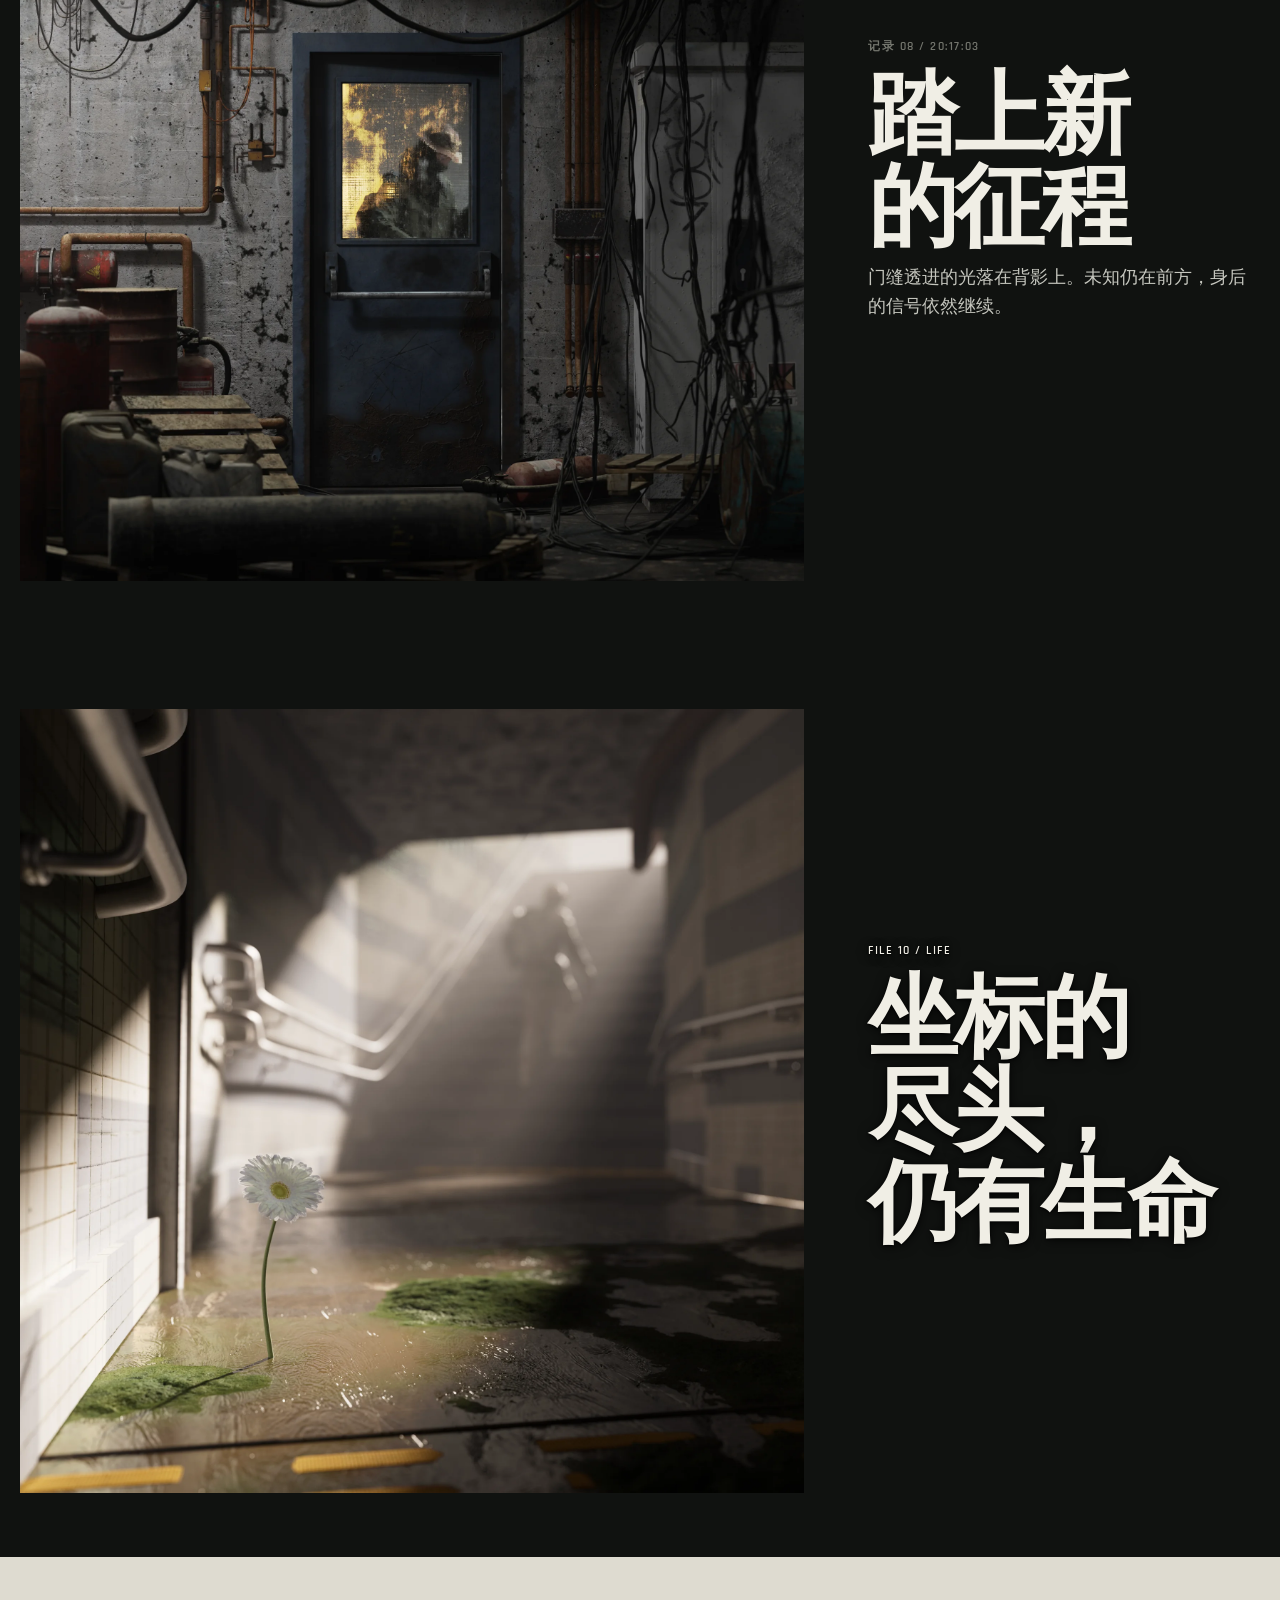
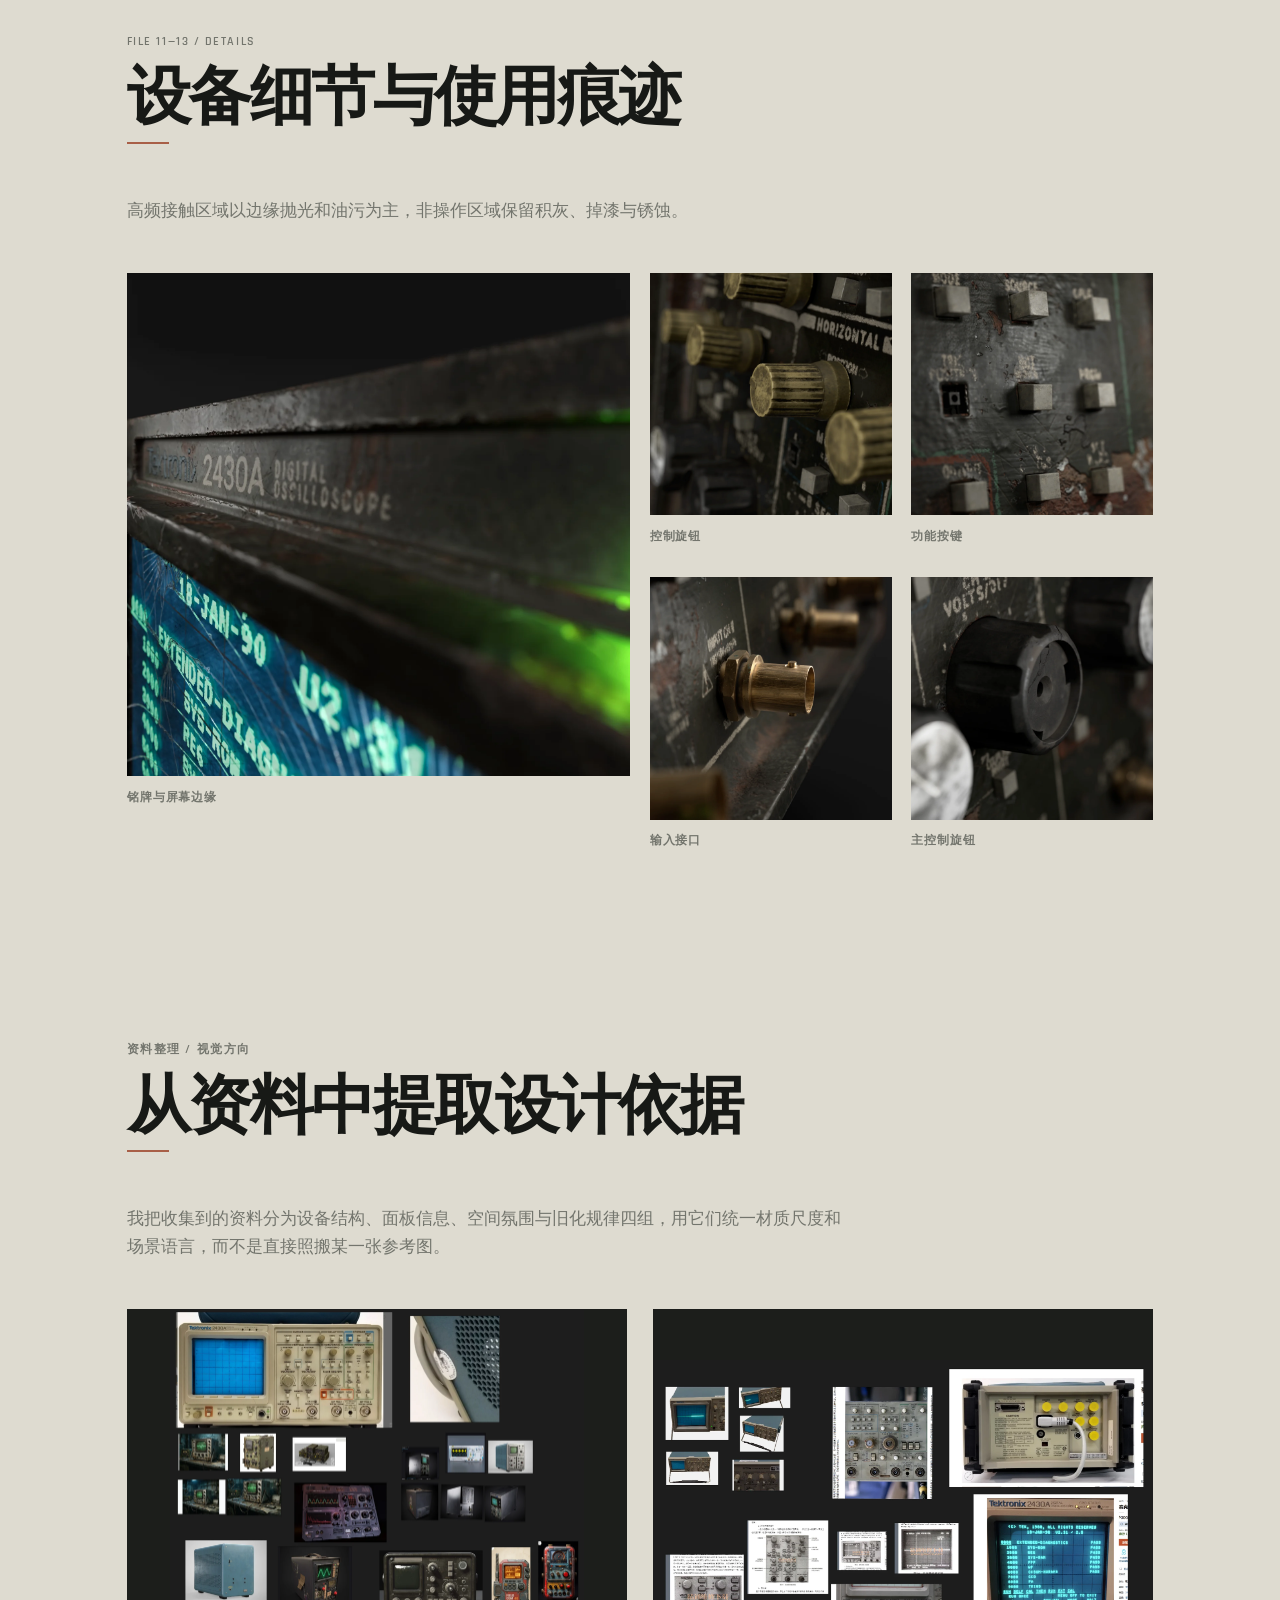
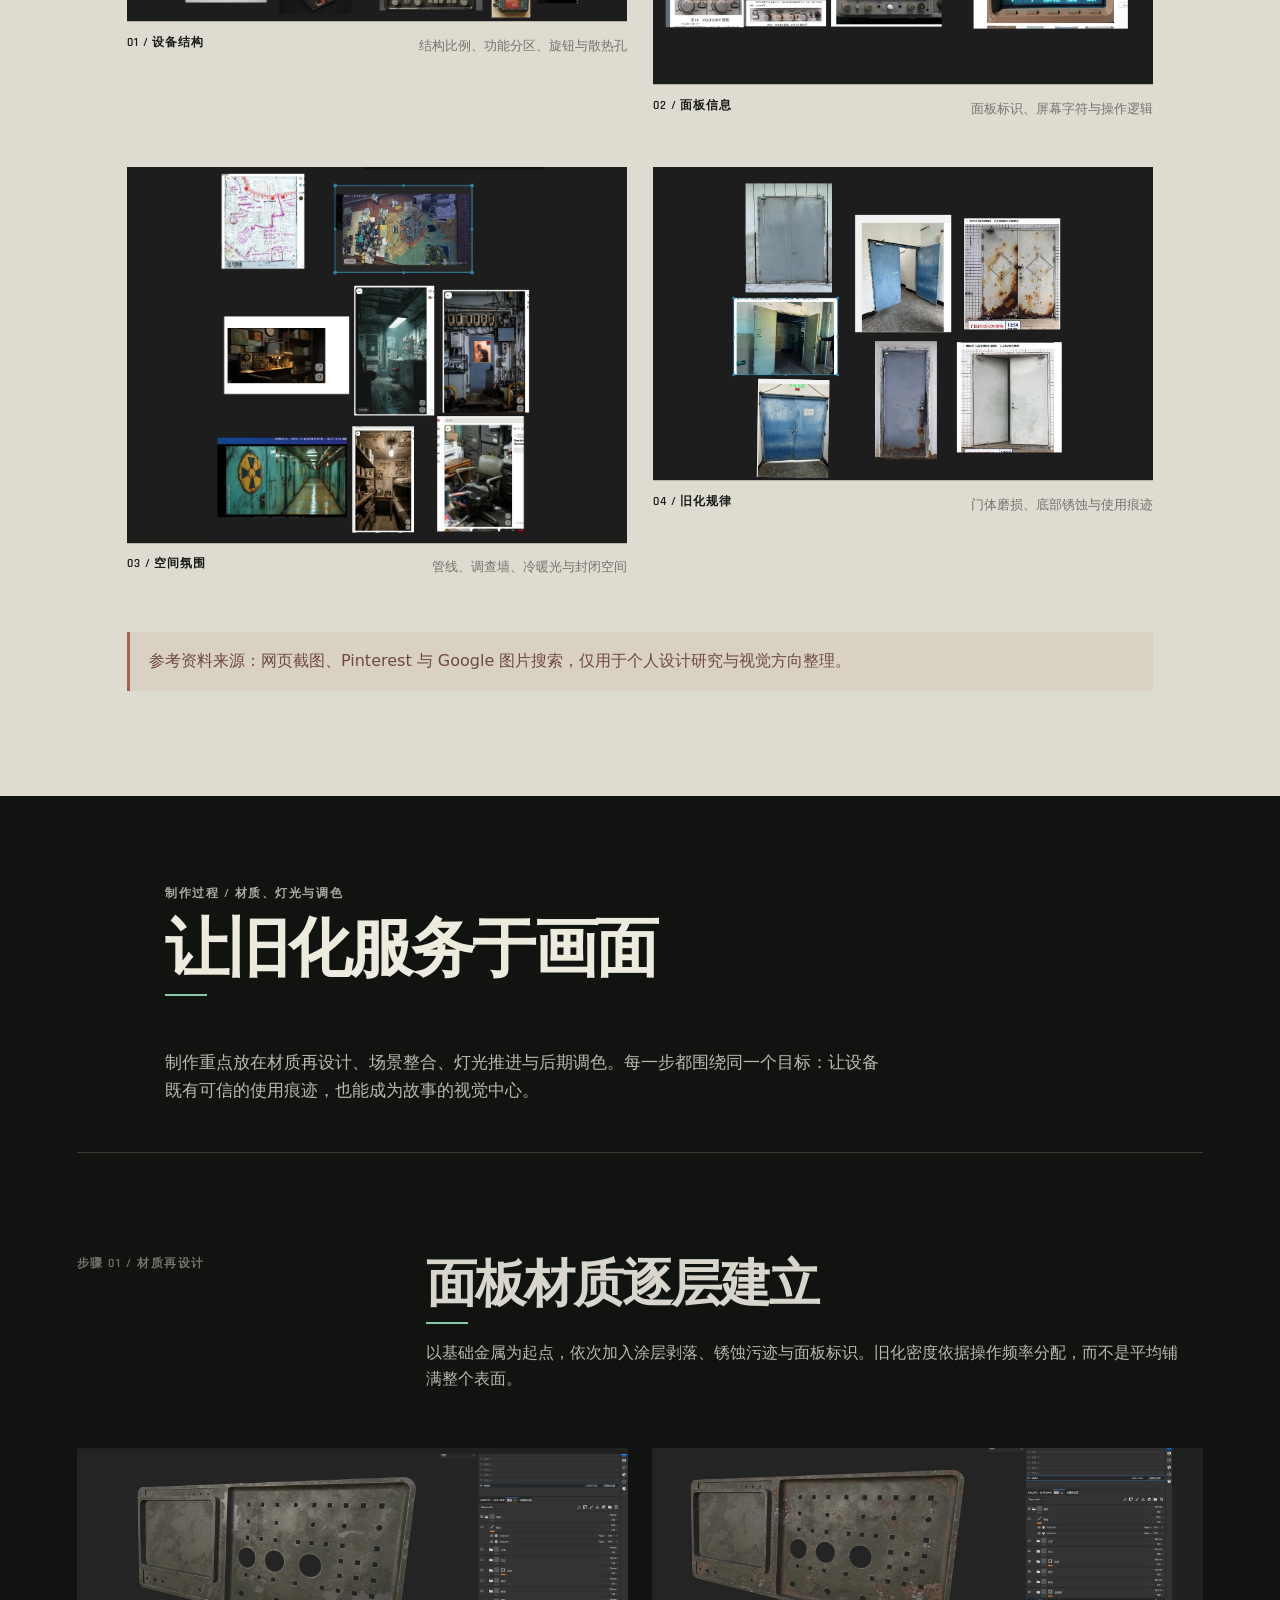
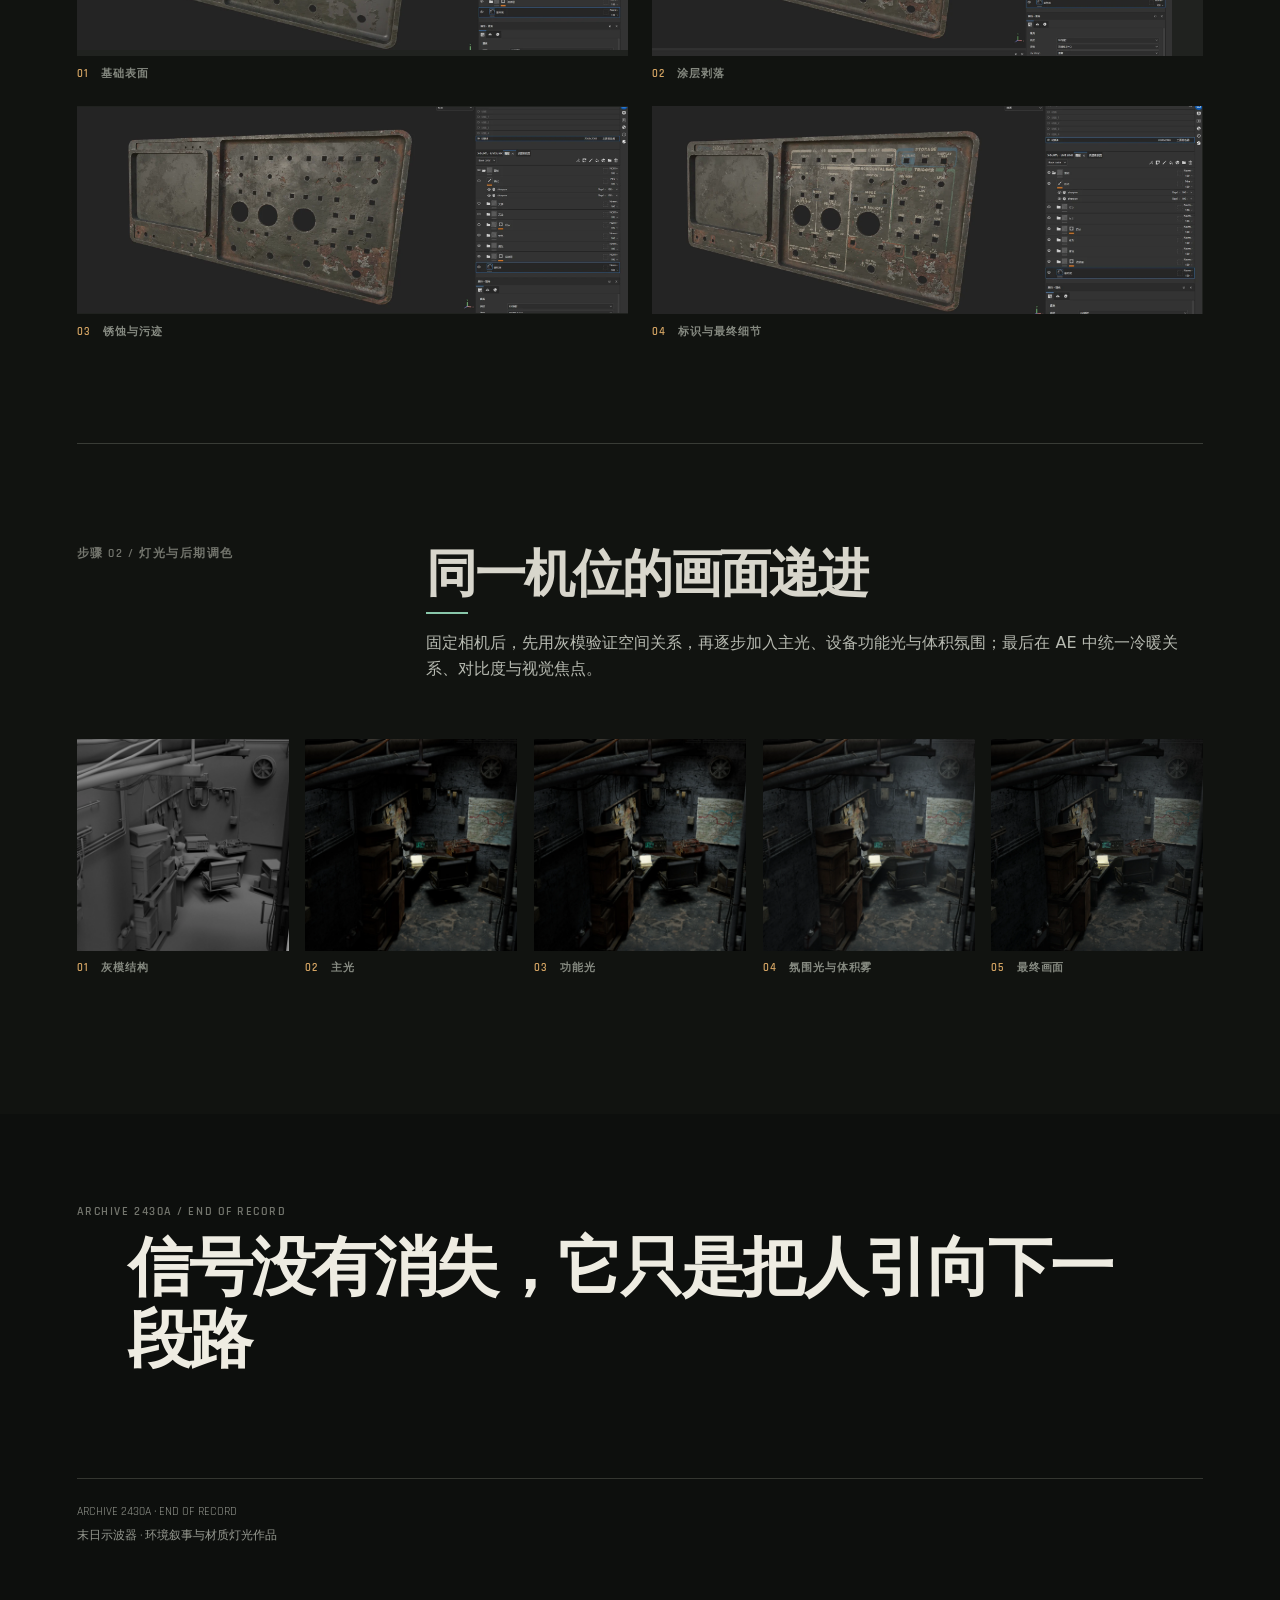
==== commit 62e8c758: "Update V45 HD portfolio" ====
--- a/projects/apocalypse-oscilloscope/index.html
+++ b/projects/apocalypse-oscilloscope/index.html
@@ -23,7 +23,7 @@
 
   <main id="main">
     <section class="cover" id="cover" aria-labelledby="cover-title">
-      <img src="assets/hero-selected.webp" alt="末日示波器英雄视角" fetchpriority="high">
+      <img src="assets/hero-selected.webp" alt="末日示波器英雄视角" fetchpriority="high" data-full="assets/hq-hero-selected.png">
       <div class="cover-copy">
         <p class="eyebrow">FILE 00 / PROP &amp; ENVIRONMENT</p>
         <h1 id="cover-title">末日<br>示波器</h1>
@@ -73,8 +73,8 @@
         <h2 id="views-title">设备结构视角</h2>
       </header>
       <div class="view-grid">
-        <figure><img src="assets/hero-left.webp" alt="设备左侧结构视角" loading="lazy"><figcaption>LEFT 3/4 VIEW · 外壳、提手与散热结构</figcaption></figure>
-        <figure><img src="assets/hero-right.webp" alt="设备右侧结构视角" loading="lazy"><figcaption>RIGHT 3/4 VIEW · 控制面板与顶部磨损</figcaption></figure>
+        <figure><img src="assets/hero-left.webp" alt="设备左侧结构视角" loading="lazy" data-full="assets/hero-left.webp"><figcaption>LEFT 3/4 VIEW · 外壳、提手与散热结构</figcaption></figure>
+        <figure><img src="assets/hero-right.webp" alt="设备右侧结构视角" loading="lazy" data-full="assets/hq-hero-right.png"><figcaption>RIGHT 3/4 VIEW · 控制面板与顶部磨损</figcaption></figure>
       </div>
     </section>
 
@@ -83,7 +83,7 @@
         <p class="file">FILE 03 / SCENE OVERVIEW</p>
         <h2 id="scene-title">地下工作间</h2>
       </header>
-      <img src="assets/room.webp" alt="末日地下工作间全景" loading="lazy">
+      <img src="assets/room.webp" alt="末日地下工作间全景" loading="lazy" data-full="assets/hq-room.png">
       <p class="scene-note">调查板、旧地图、工具与仍在运行的示波器共同构成幸存者的临时工作站。</p>
     </section>
 
@@ -97,52 +97,47 @@
 
     <section class="story-frame section-pad dark-section">
       <div class="story-copy"><p class="file">FILE 05 / SIGNAL LOCKED</p><h2>目标坐标已锁定</h2><p>重复信号逐渐稳定，屏幕显示出一组可被定位的坐标。</p></div>
-      <figure><img src="assets/signal-lock.webp" alt="屏幕锁定坐标的示波器" loading="lazy"><figcaption>32°37′N / 159°42′E · RANGE 00.0 KM</figcaption></figure>
+      <figure><img src="assets/signal-lock.webp" alt="屏幕锁定坐标的示波器" loading="lazy" data-full="assets/hq-signal-lock.png"><figcaption>32°37′N / 159°42′E · RANGE 00.0 KM</figcaption></figure>
     </section>
 
     <section class="story-frame reverse section-pad">
       <div class="story-copy"><p class="file">FILE 06 / TRACE</p><h2>线索汇合</h2><p>坐标信息与墙上的调查记录产生联系，目标不再只是随机噪声。</p></div>
-      <figure><img src="assets/evidence-wall.webp" alt="设备侧后方与线索墙" loading="lazy"><figcaption>设备、调查板与路线标记</figcaption></figure>
+      <figure><img src="assets/evidence-wall.webp" alt="设备侧后方与线索墙" loading="lazy" data-full="assets/hq-evidence-wall.png"><figcaption>设备、调查板与路线标记</figcaption></figure>
     </section>
 
     <section class="story-frame section-pad dark-section">
       <div class="story-copy"><p class="file">记录 07 / 坐标</p><h2>坐标区域确认</h2><p>路线已经标记，出发前的准备就此完成。</p></div>
-      <figure><img src="assets/map.webp" alt="标注目标位置的地图" loading="lazy"><figcaption>坐标记录 · ALPHA-01</figcaption></figure>
+      <figure><img src="assets/map.webp" alt="标注目标位置的地图" loading="lazy" data-full="assets/hq-map.png"><figcaption>坐标记录 · ALPHA-01</figcaption></figure>
     </section>
 
     <section class="departure">
-      <img src="assets/door.webp" alt="人物站在打开的门前准备离开" loading="lazy">
+      <img src="assets/door.webp" alt="人物站在打开的门前准备离开" loading="lazy" data-full="assets/hq-door.png">
       <div><p class="file">记录 08 / 20:17:03</p><h2>踏上新的征程</h2><p>门缝透进的光落在背影上。未知仍在前方，身后的信号依然继续。</p></div>
     </section>
 
-    <section class="quiet section-pad dark-section">
-      <figure><img src="assets/room.webp" alt="人物离开后的空房间" loading="lazy"></figure>
-      <div><p class="file">记录 09 / 余波</p><h2>寂静之后</h2><p>脚步声已经远去，只剩屏幕的微光守着这间旧工作室。</p></div>
-    </section>
-
     <section class="life" id="life">
-      <img src="assets/flower.webp" alt="废弃空间中生长的白色花朵" loading="lazy">
+      <img src="assets/flower.webp" alt="废弃空间中生长的白色花朵" loading="lazy" data-full="assets/hq-flower.png">
       <div><p class="file">FILE 10 / LIFE</p><h2>坐标的尽头，<br>仍有生命</h2></div>
     </section>
 
     <section class="details section-pad" id="details" aria-labelledby="details-title">
       <header class="section-heading"><p class="file">FILE 11—13 / DETAILS</p><h2 id="details-title">设备细节与使用痕迹</h2><p>高频接触区域以边缘抛光和油污为主，非操作区域保留积灰、掉漆与锈蚀。</p></header>
       <div class="detail-grid">
-        <figure class="wide"><img src="assets/plate.webp" alt="设备铭牌与屏幕边缘细节" loading="lazy"><figcaption>铭牌与屏幕边缘</figcaption></figure>
-        <figure><img src="assets/small-knob.webp" alt="小旋钮材质细节" loading="lazy"><figcaption>控制旋钮</figcaption></figure>
-        <figure><img src="assets/buttons.webp" alt="功能按键细节" loading="lazy"><figcaption>功能按键</figcaption></figure>
-        <figure><img src="assets/port.webp" alt="设备插口细节" loading="lazy"><figcaption>输入接口</figcaption></figure>
-        <figure><img src="assets/knob.webp" alt="主旋钮细节" loading="lazy"><figcaption>主控制旋钮</figcaption></figure>
+        <figure class="wide"><img src="assets/plate.webp" alt="设备铭牌与屏幕边缘细节" loading="lazy" data-full="assets/hq-plate.png"><figcaption>铭牌与屏幕边缘</figcaption></figure>
+        <figure><img src="assets/small-knob.webp" alt="小旋钮材质细节" loading="lazy" data-full="assets/hq-small-knob.png"><figcaption>控制旋钮</figcaption></figure>
+        <figure><img src="assets/buttons.webp" alt="功能按键细节" loading="lazy" data-full="assets/hq-buttons.png"><figcaption>功能按键</figcaption></figure>
+        <figure><img src="assets/port.webp" alt="设备插口细节" loading="lazy" data-full="assets/hq-port.png"><figcaption>输入接口</figcaption></figure>
+        <figure><img src="assets/knob.webp" alt="主旋钮细节" loading="lazy" data-full="assets/hq-knob.png"><figcaption>主控制旋钮</figcaption></figure>
       </div>
     </section>
 
     <section class="research section-pad" aria-labelledby="research-title">
       <header class="section-heading"><p class="file">资料整理 / 视觉方向</p><h2 id="research-title">从资料中提取设计依据</h2><p>我把收集到的资料分为设备结构、面板信息、空间氛围与旧化规律四组，用它们统一材质尺度和场景语言，而不是直接照搬某一张参考图。</p></header>
       <div class="reference-board">
-        <figure class="reference-wide"><img src="assets/research-device.webp" alt="示波器设备与旧化方向参考板" loading="lazy"><figcaption><b>01 / 设备结构</b><span>结构比例、功能分区、旋钮与散热孔</span></figcaption></figure>
-        <figure><img src="assets/research-interface.webp" alt="示波器面板文字与屏幕信息参考板" loading="lazy"><figcaption><b>02 / 面板信息</b><span>面板标识、屏幕字符与操作逻辑</span></figcaption></figure>
-        <figure><img src="assets/research-space.webp" alt="地下工作间空间氛围参考板" loading="lazy"><figcaption><b>03 / 空间氛围</b><span>管线、调查墙、冷暖光与封闭空间</span></figcaption></figure>
-        <figure class="reference-wide"><img src="assets/research-door.webp" alt="旧工业门和锈蚀分布参考板" loading="lazy"><figcaption><b>04 / 旧化规律</b><span>门体磨损、底部锈蚀与使用痕迹</span></figcaption></figure>
+        <figure class="reference-wide"><img src="assets/research-device.webp" alt="示波器设备与旧化方向参考板" loading="lazy" data-full="assets/hq-research-device.png"><figcaption><b>01 / 设备结构</b><span>结构比例、功能分区、旋钮与散热孔</span></figcaption></figure>
+        <figure><img src="assets/research-interface.webp" alt="示波器面板文字与屏幕信息参考板" loading="lazy" data-full="assets/hq-research-interface.png"><figcaption><b>02 / 面板信息</b><span>面板标识、屏幕字符与操作逻辑</span></figcaption></figure>
+        <figure><img src="assets/research-space.webp" alt="地下工作间空间氛围参考板" loading="lazy" data-full="assets/hq-research-space.png"><figcaption><b>03 / 空间氛围</b><span>管线、调查墙、冷暖光与封闭空间</span></figcaption></figure>
+        <figure class="reference-wide"><img src="assets/research-door.webp" alt="旧工业门和锈蚀分布参考板" loading="lazy" data-full="assets/hq-research-door.png"><figcaption><b>04 / 旧化规律</b><span>门体磨损、底部锈蚀与使用痕迹</span></figcaption></figure>
       </div>
       <p class="source-warning">参考资料来源：网页截图、Pinterest 与 Google 图片搜索，仅用于个人设计研究与视觉方向整理。</p>
     </section>
@@ -153,21 +148,21 @@
       <article class="process-block">
         <div class="process-copy"><p class="file">步骤 01 / 材质再设计</p><h3>面板材质逐层建立</h3><p>以基础金属为起点，依次加入涂层剥落、锈蚀污迹与面板标识。旧化密度依据操作频率分配，而不是平均铺满整个表面。</p></div>
         <div class="sp-stages">
-          <figure><img src="assets/sp-stage-01.webp" alt="面板基础表面与涂层阶段" loading="lazy"><figcaption><b>01</b> 基础表面</figcaption></figure>
-          <figure><img src="assets/sp-stage-02.webp" alt="面板涂层剥落阶段" loading="lazy"><figcaption><b>02</b> 涂层剥落</figcaption></figure>
-          <figure><img src="assets/sp-stage-03.webp" alt="面板锈蚀和污迹阶段" loading="lazy"><figcaption><b>03</b> 锈蚀与污迹</figcaption></figure>
-          <figure><img src="assets/sp-stage-04.webp" alt="加入文字和最终细节后的面板材质" loading="lazy"><figcaption><b>04</b> 标识与最终细节</figcaption></figure>
+          <figure><img src="assets/sp-stage-01.webp" alt="面板基础表面与涂层阶段" loading="lazy" data-full="assets/hq-sp-stage-01.png"><figcaption><b>01</b> 基础表面</figcaption></figure>
+          <figure><img src="assets/sp-stage-02.webp" alt="面板涂层剥落阶段" loading="lazy" data-full="assets/hq-sp-stage-02.png"><figcaption><b>02</b> 涂层剥落</figcaption></figure>
+          <figure><img src="assets/sp-stage-03.webp" alt="面板锈蚀和污迹阶段" loading="lazy" data-full="assets/hq-sp-stage-03.png"><figcaption><b>03</b> 锈蚀与污迹</figcaption></figure>
+          <figure><img src="assets/sp-stage-04.webp" alt="加入文字和最终细节后的面板材质" loading="lazy" data-full="assets/hq-sp-stage-04.png"><figcaption><b>04</b> 标识与最终细节</figcaption></figure>
         </div>
       </article>
 
       <article class="process-block">
         <div class="process-copy"><p class="file">步骤 02 / 灯光与后期调色</p><h3>同一机位的画面递进</h3><p>固定相机后，先用灰模验证空间关系，再逐步加入主光、设备功能光与体积氛围；最后在 AE 中统一冷暖关系、对比度与视觉焦点。</p></div>
         <div class="lighting-stages">
-          <figure><img src="assets/light-00-clay.webp" alt="场景灰模结构" loading="lazy"><figcaption><b>01</b> 灰模结构</figcaption></figure>
-          <figure><img src="assets/light-01-key.webp" alt="场景主光阶段" loading="lazy"><figcaption><b>02</b> 主光</figcaption></figure>
-          <figure><img src="assets/light-02-practical.webp" alt="加入屏幕和功能光的场景" loading="lazy"><figcaption><b>03</b> 功能光</figcaption></figure>
-          <figure><img src="assets/light-03-atmosphere.webp" alt="加入体积雾和氛围光的场景" loading="lazy"><figcaption><b>04</b> 氛围光与体积雾</figcaption></figure>
-          <figure><img src="assets/room.webp" alt="完成材质灯光和调色后的最终场景" loading="lazy"><figcaption><b>05</b> 最终画面</figcaption></figure>
+          <figure><img src="assets/light-00-clay.webp" alt="场景灰模结构" loading="lazy" data-full="assets/hq-light-00-clay.png"><figcaption><b>01</b> 灰模结构</figcaption></figure>
+          <figure><img src="assets/light-01-key.webp" alt="场景主光阶段" loading="lazy" data-full="assets/hq-light-01-key.png"><figcaption><b>02</b> 主光</figcaption></figure>
+          <figure><img src="assets/light-02-practical.webp" alt="加入屏幕和功能光的场景" loading="lazy" data-full="assets/hq-light-02-practical.png"><figcaption><b>03</b> 功能光</figcaption></figure>
+          <figure><img src="assets/light-03-atmosphere.webp" alt="加入体积雾和氛围光的场景" loading="lazy" data-full="assets/hq-light-03-atmosphere.png"><figcaption><b>04</b> 氛围光与体积雾</figcaption></figure>
+          <figure><img src="assets/room.webp" alt="完成材质灯光和调色后的最终场景" loading="lazy" data-full="assets/hq-room.png"><figcaption><b>05</b> 最终画面</figcaption></figure>
         </div>
       </article>
 
@@ -182,5 +177,6 @@
     </section>
   </main>
   <script src="script.js"></script>
+<script src="../../assets/hq-viewer.js" defer></script>
 </body>
 </html>
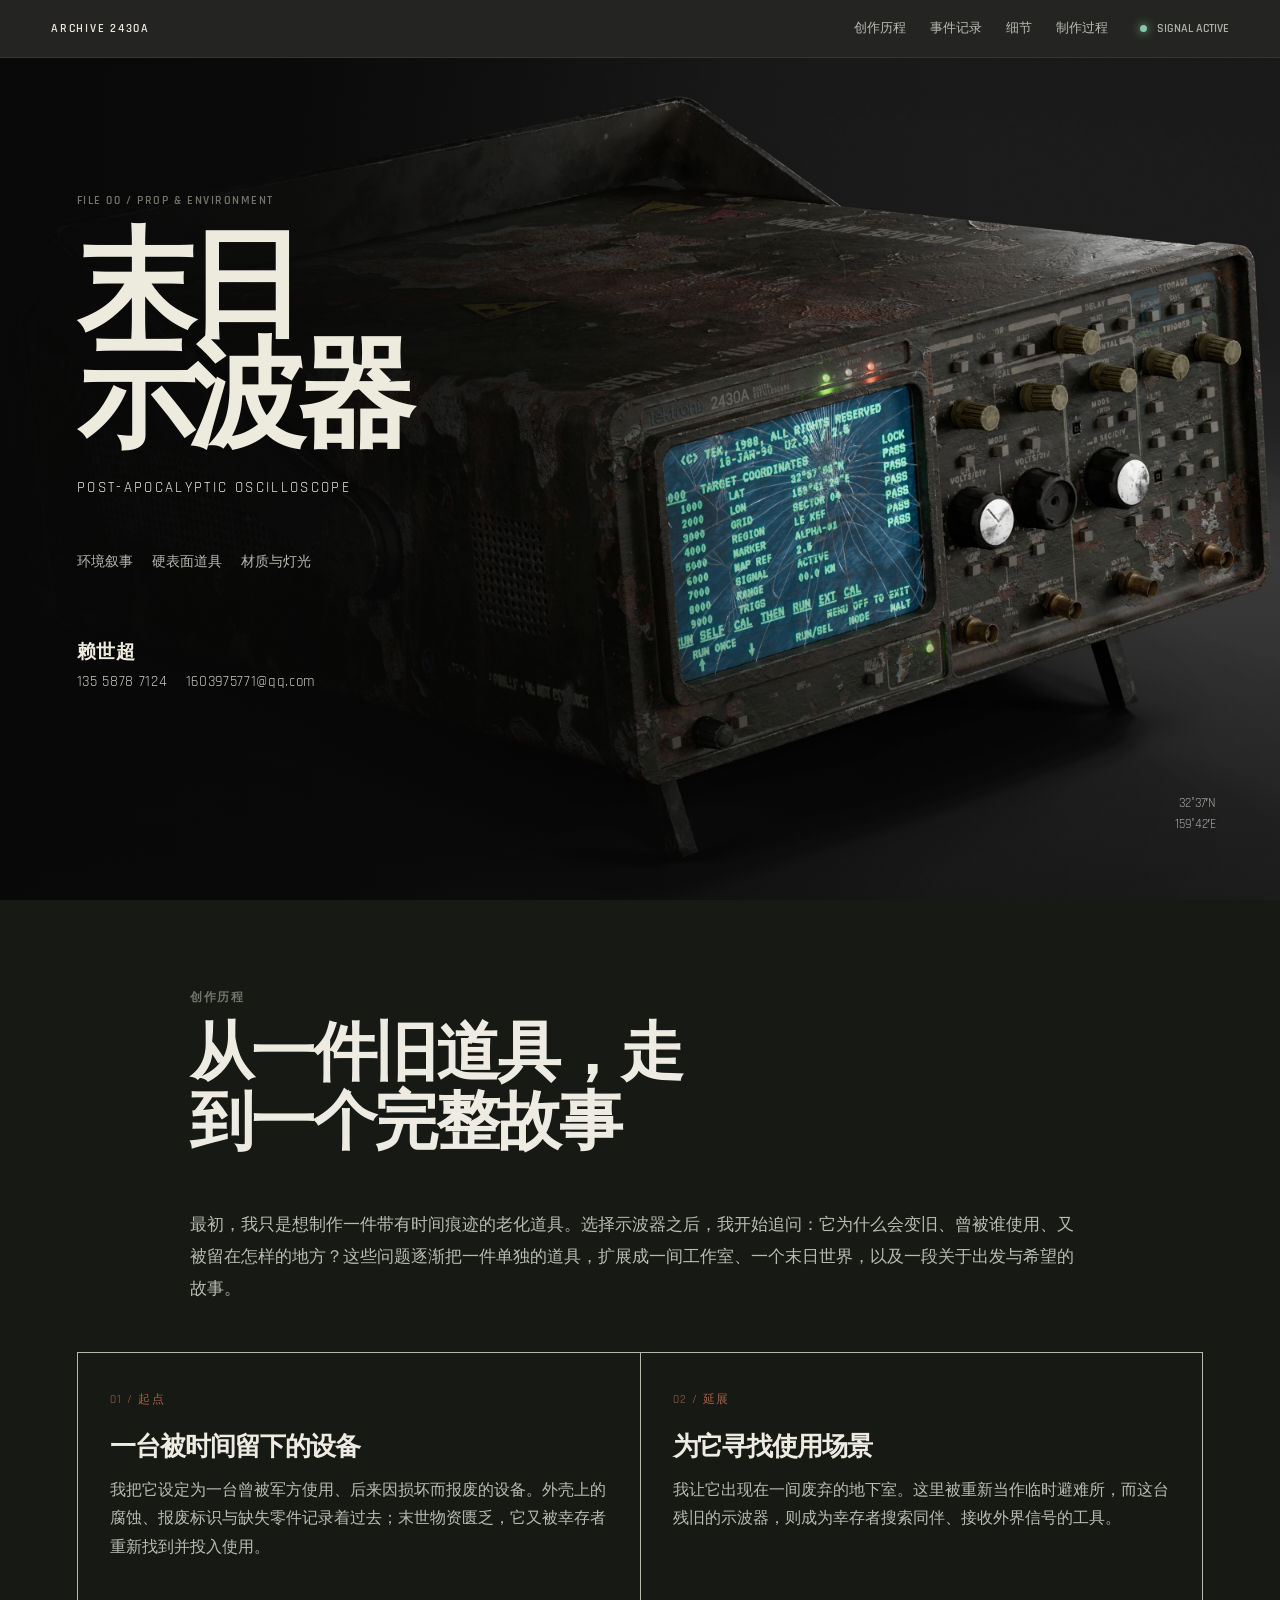
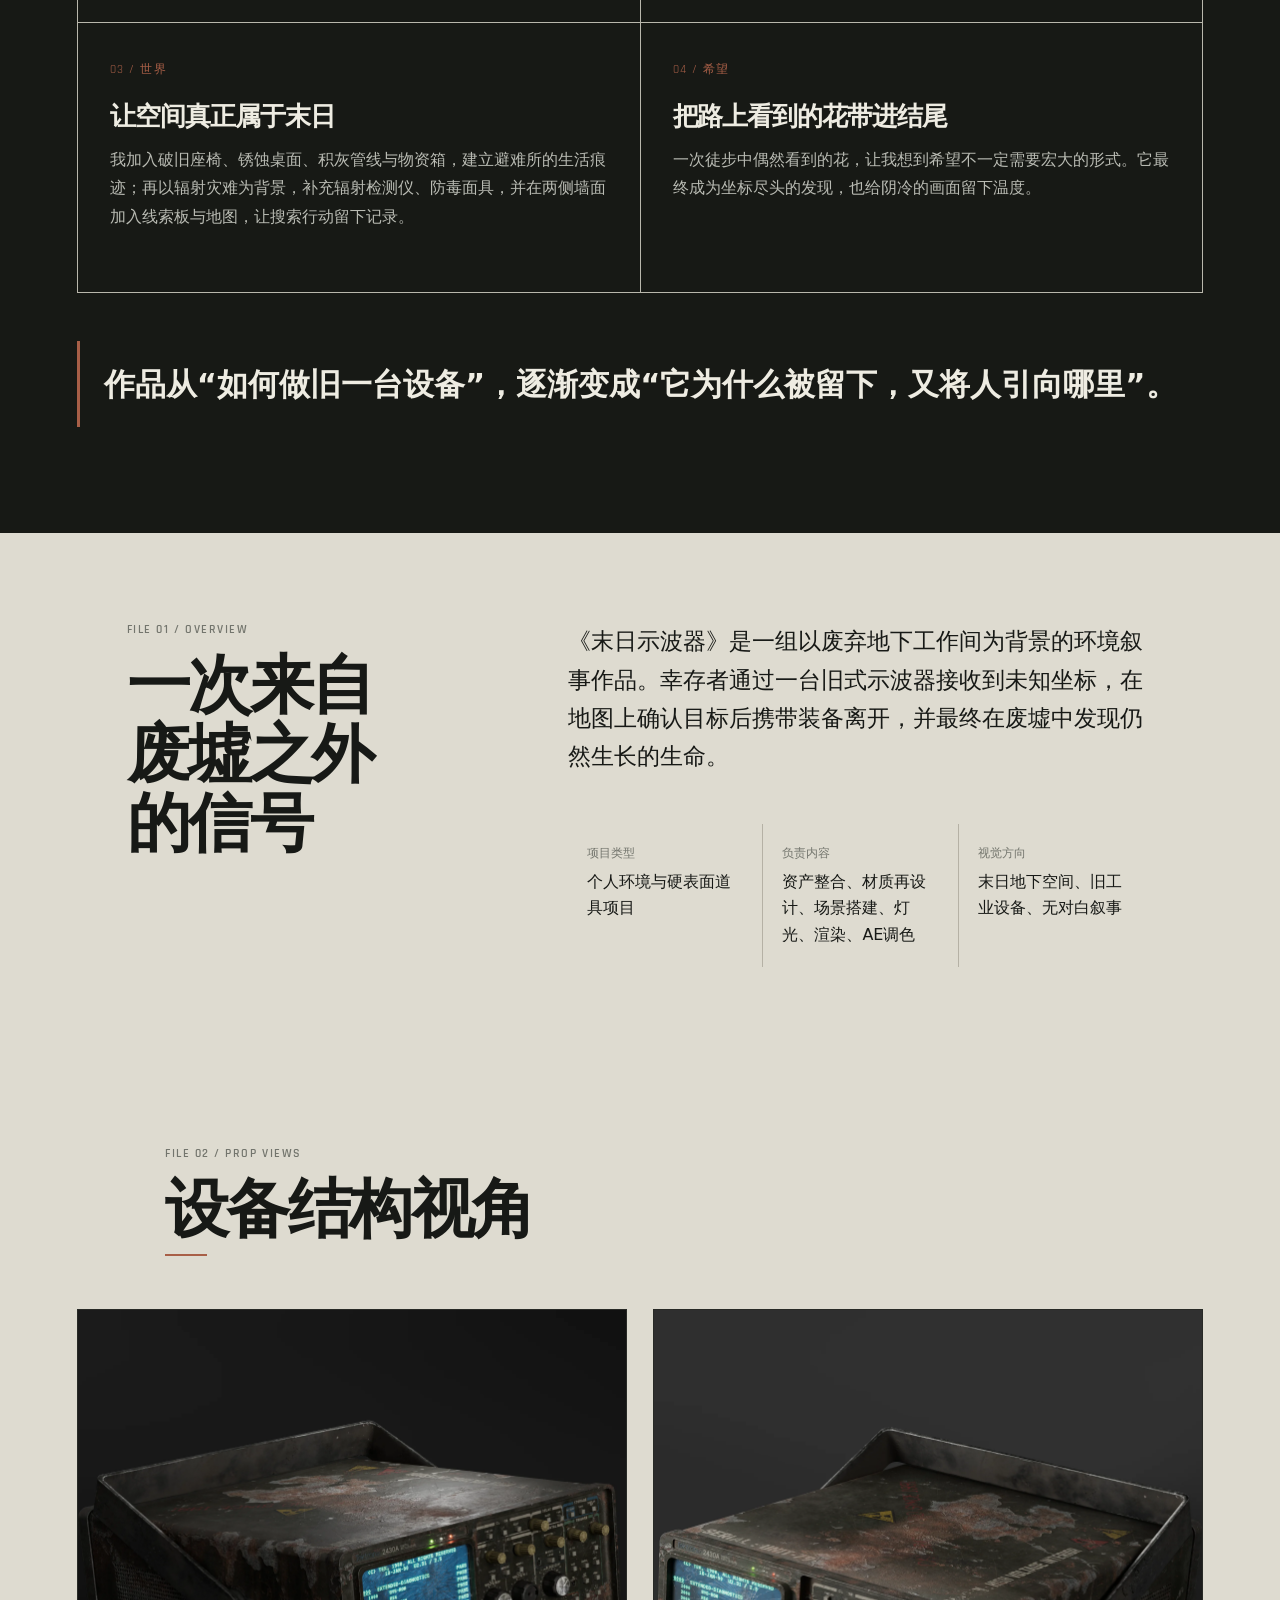
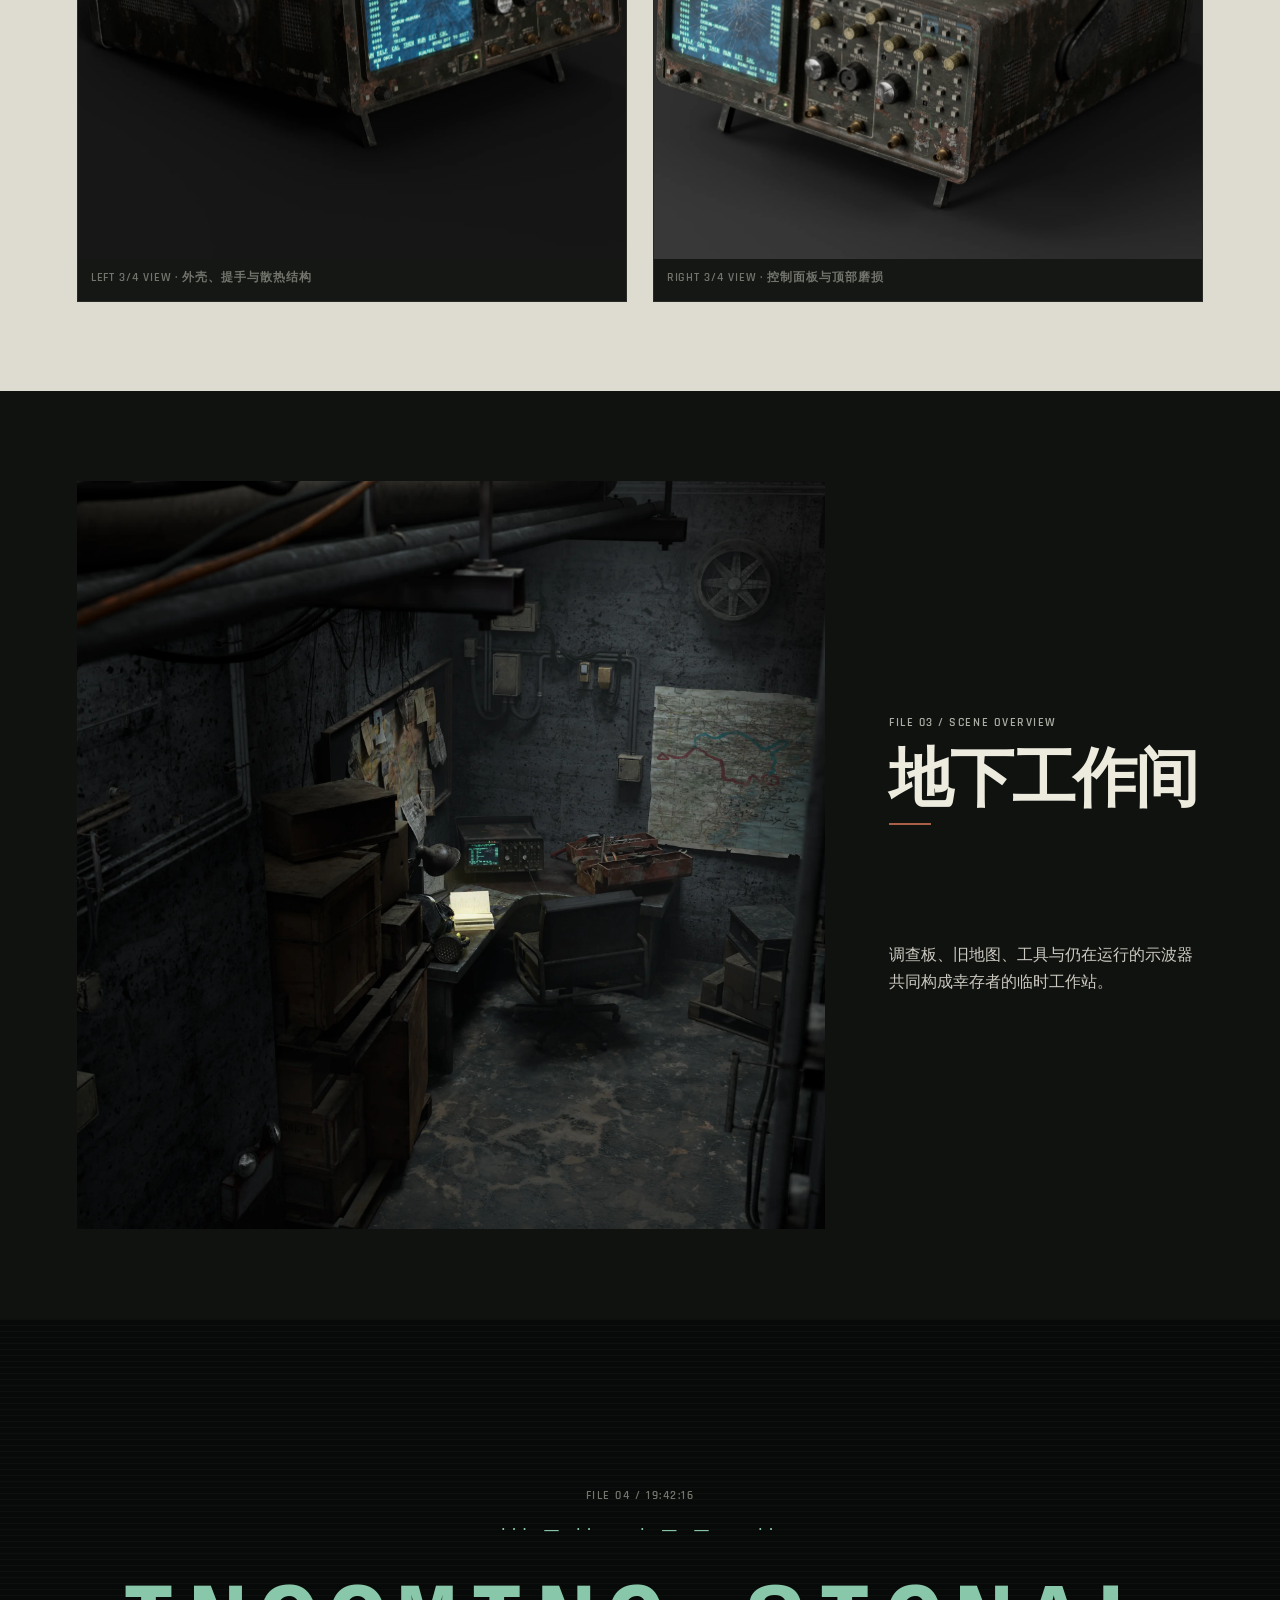
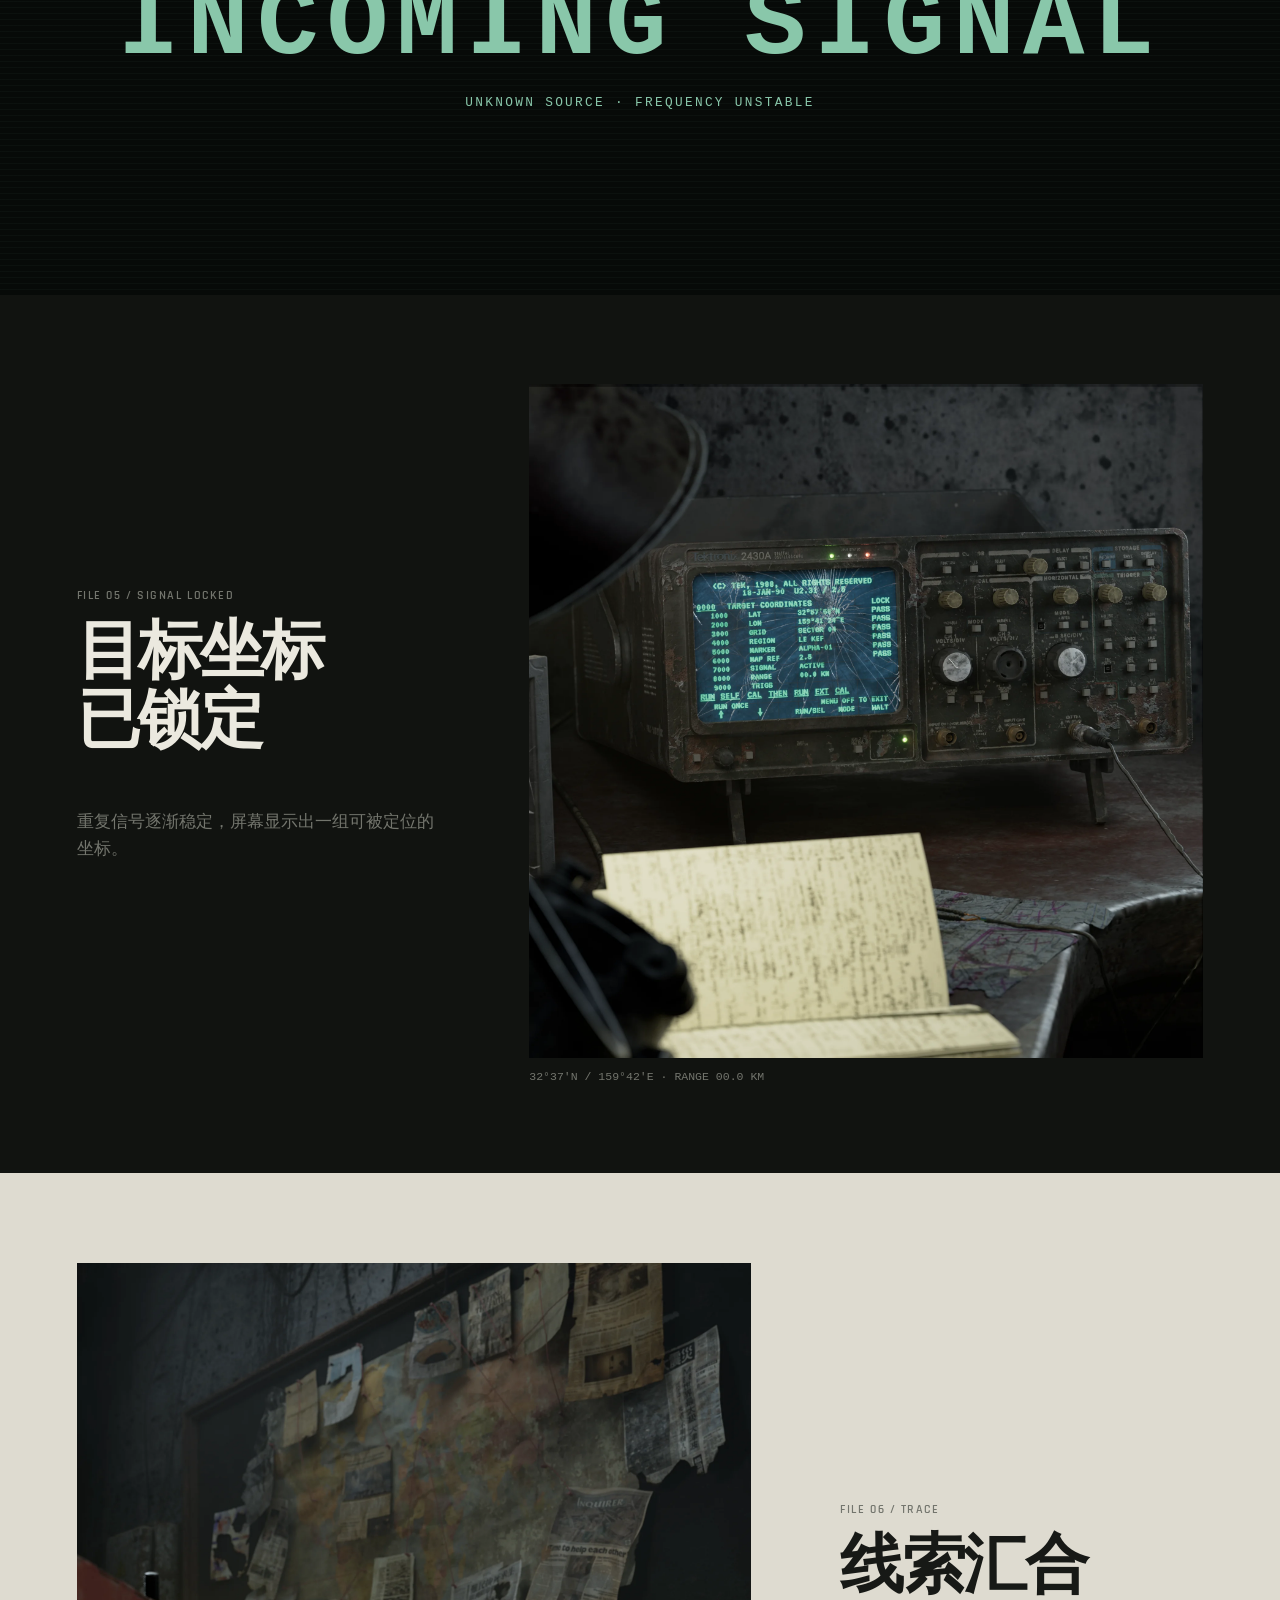
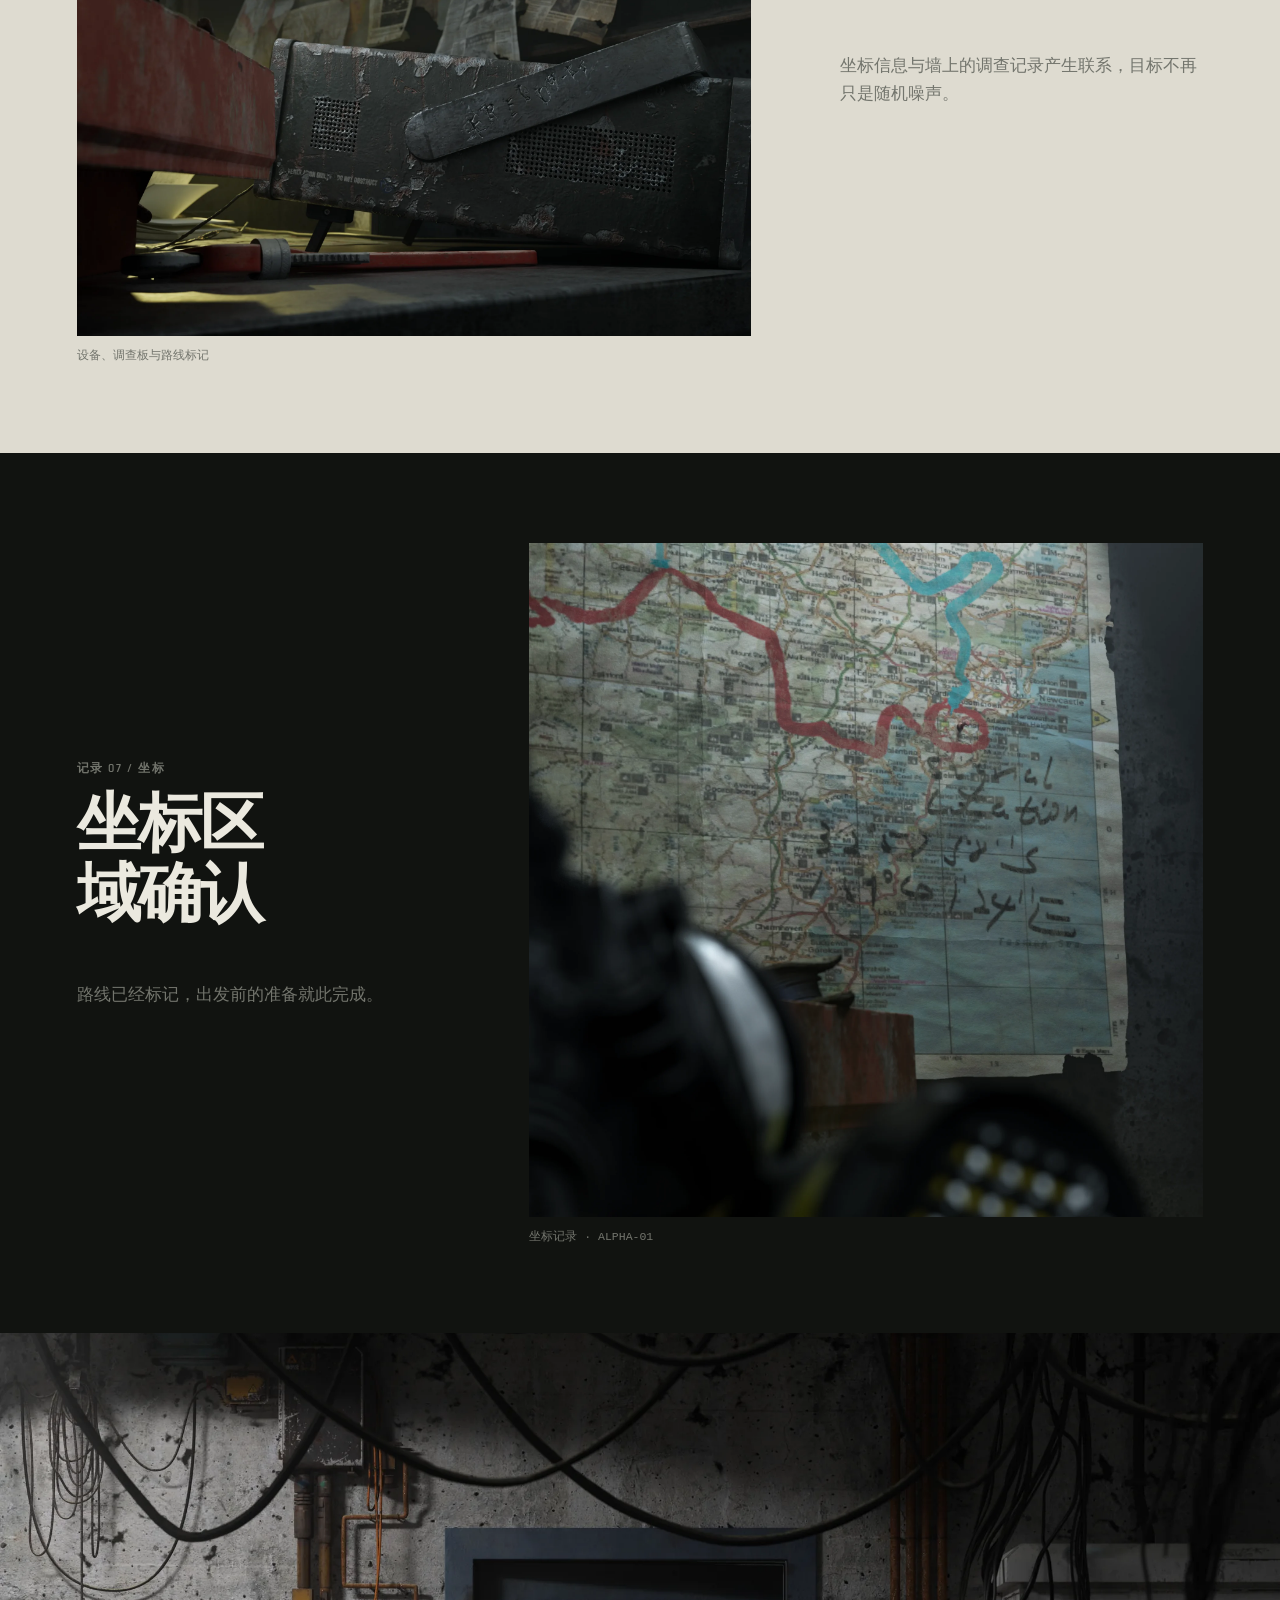
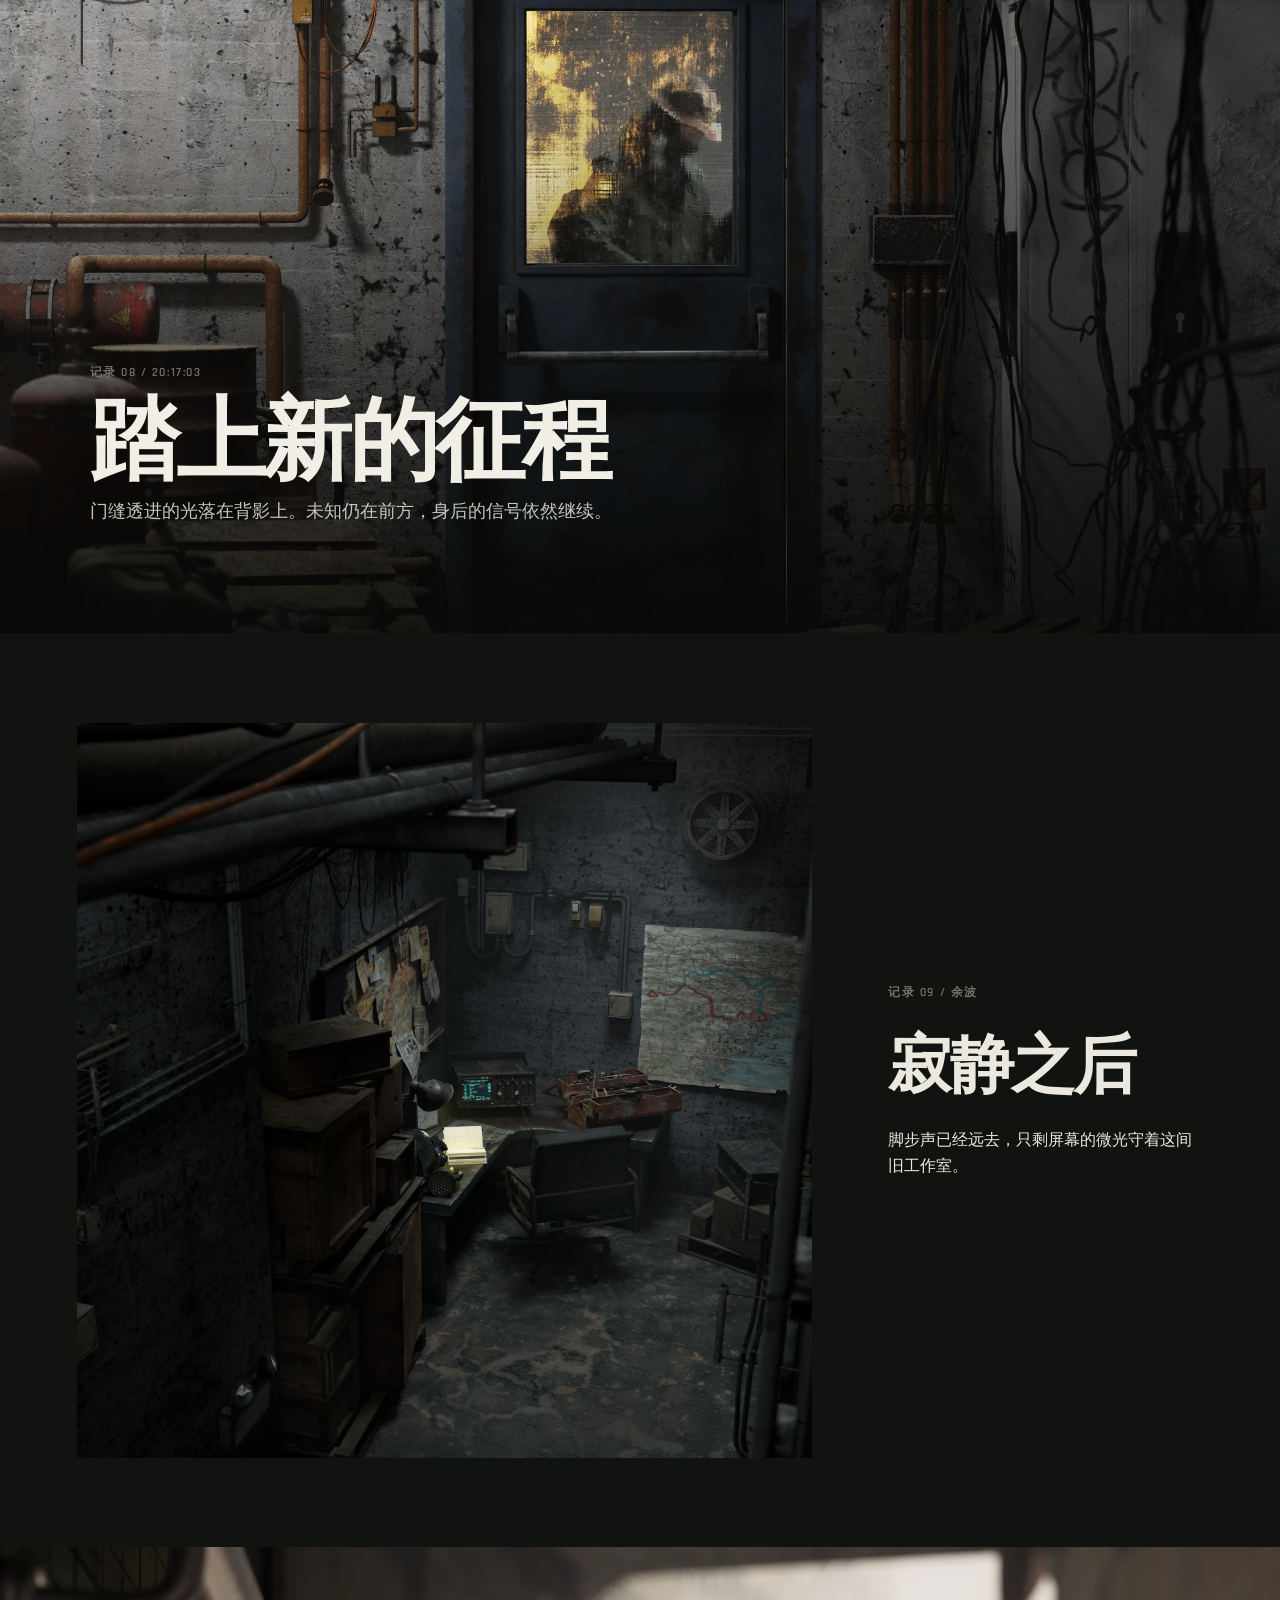
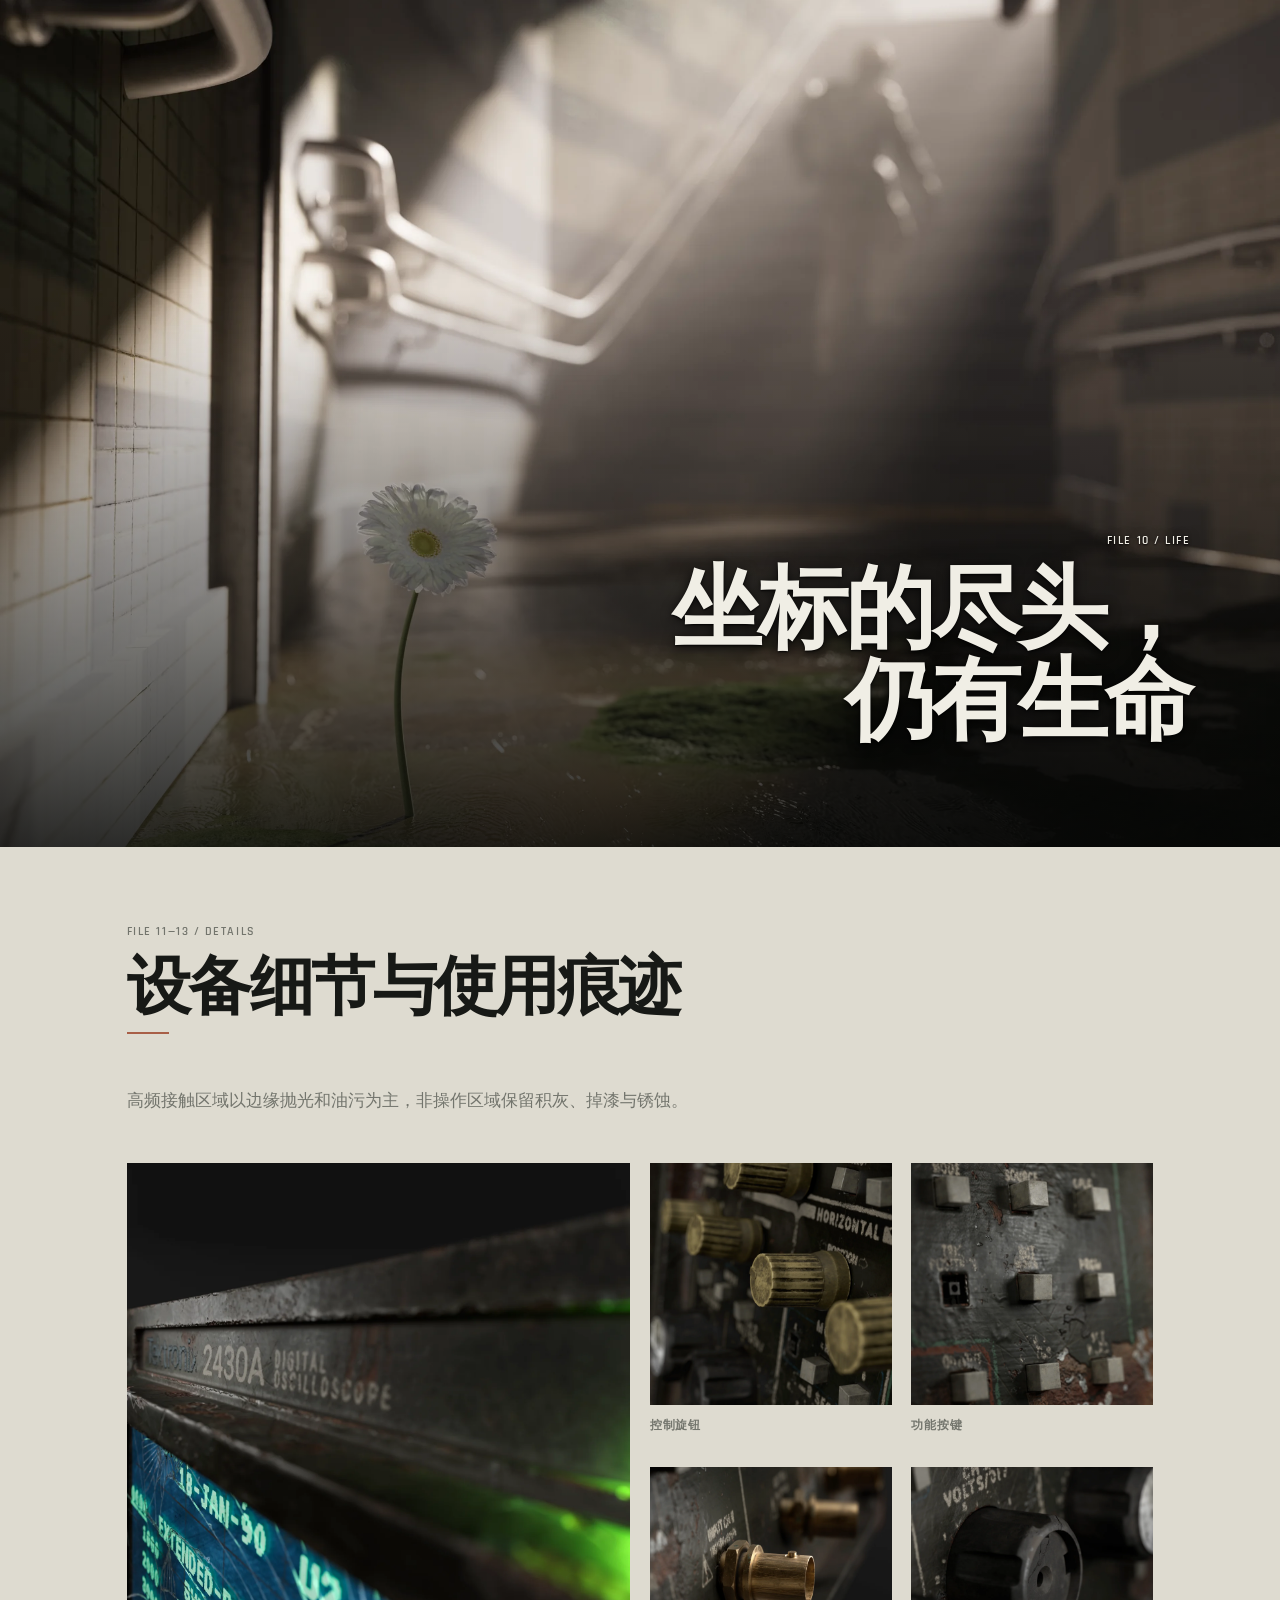
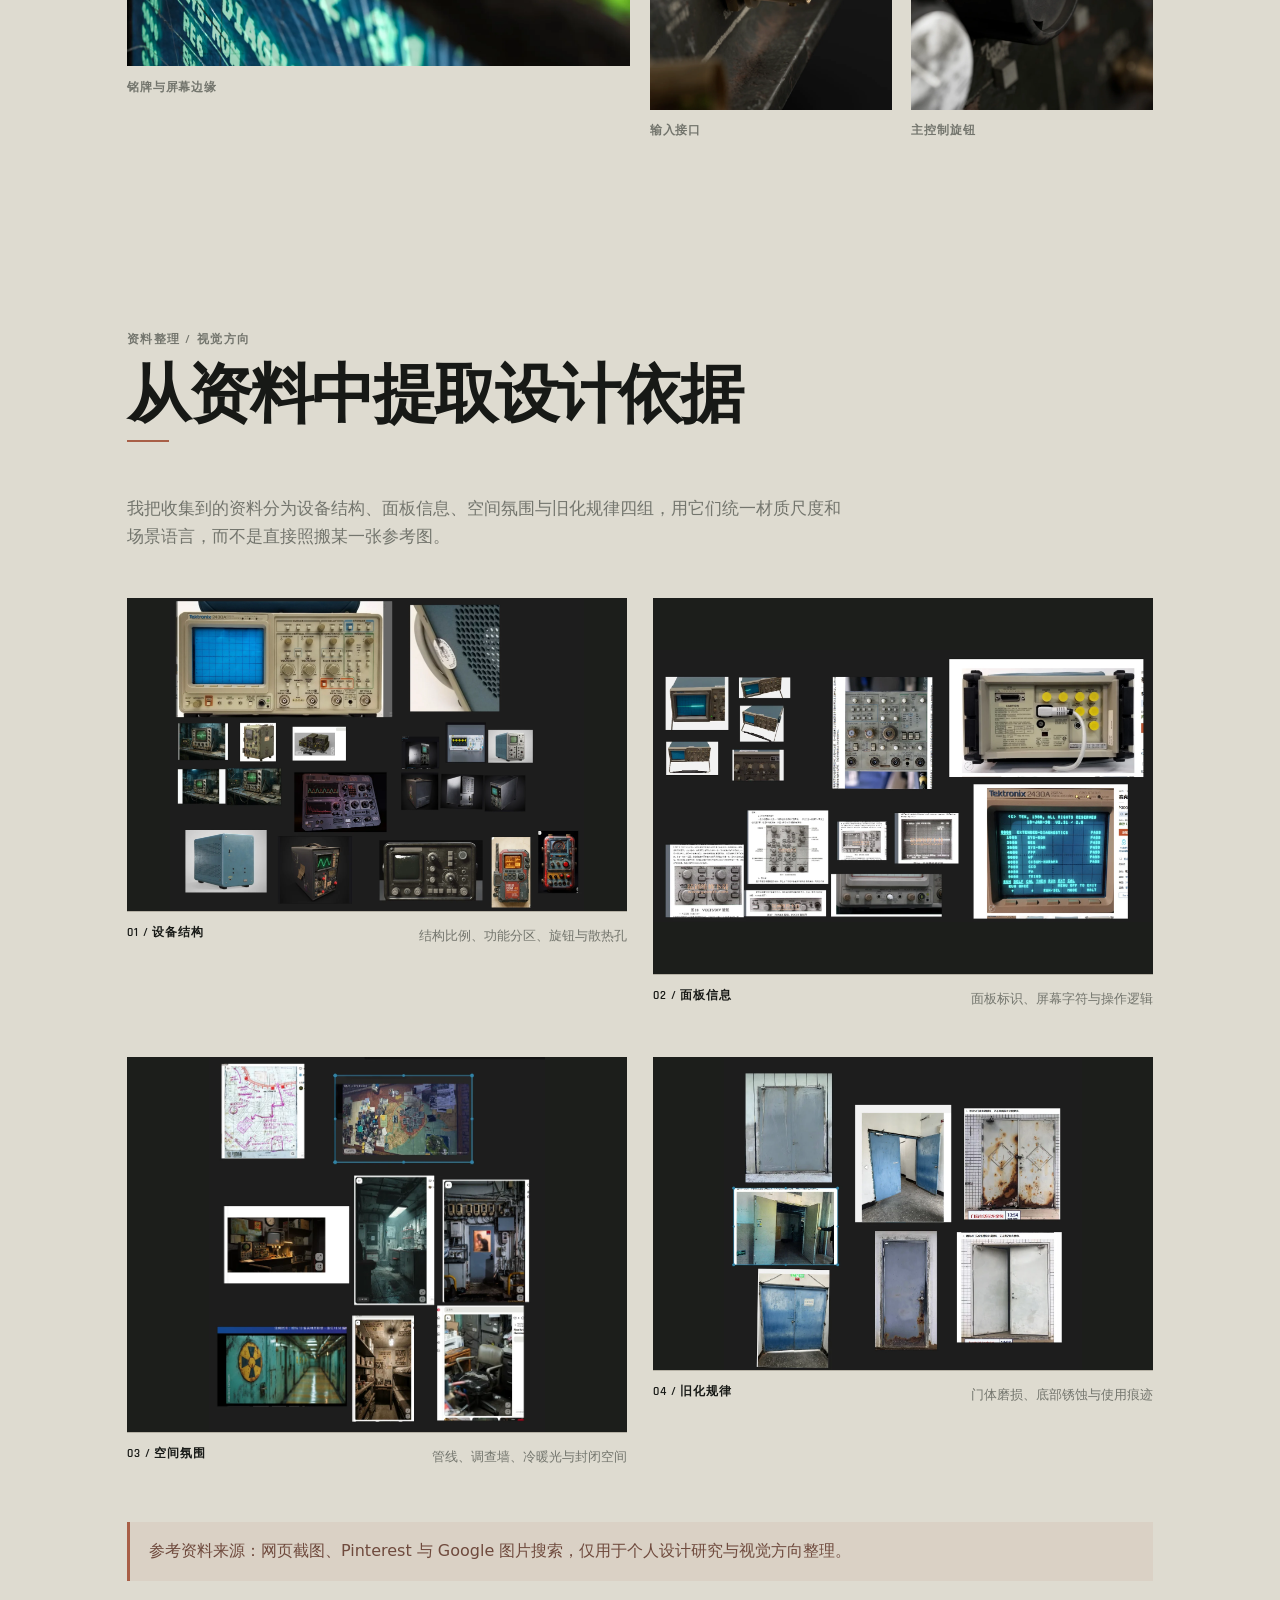
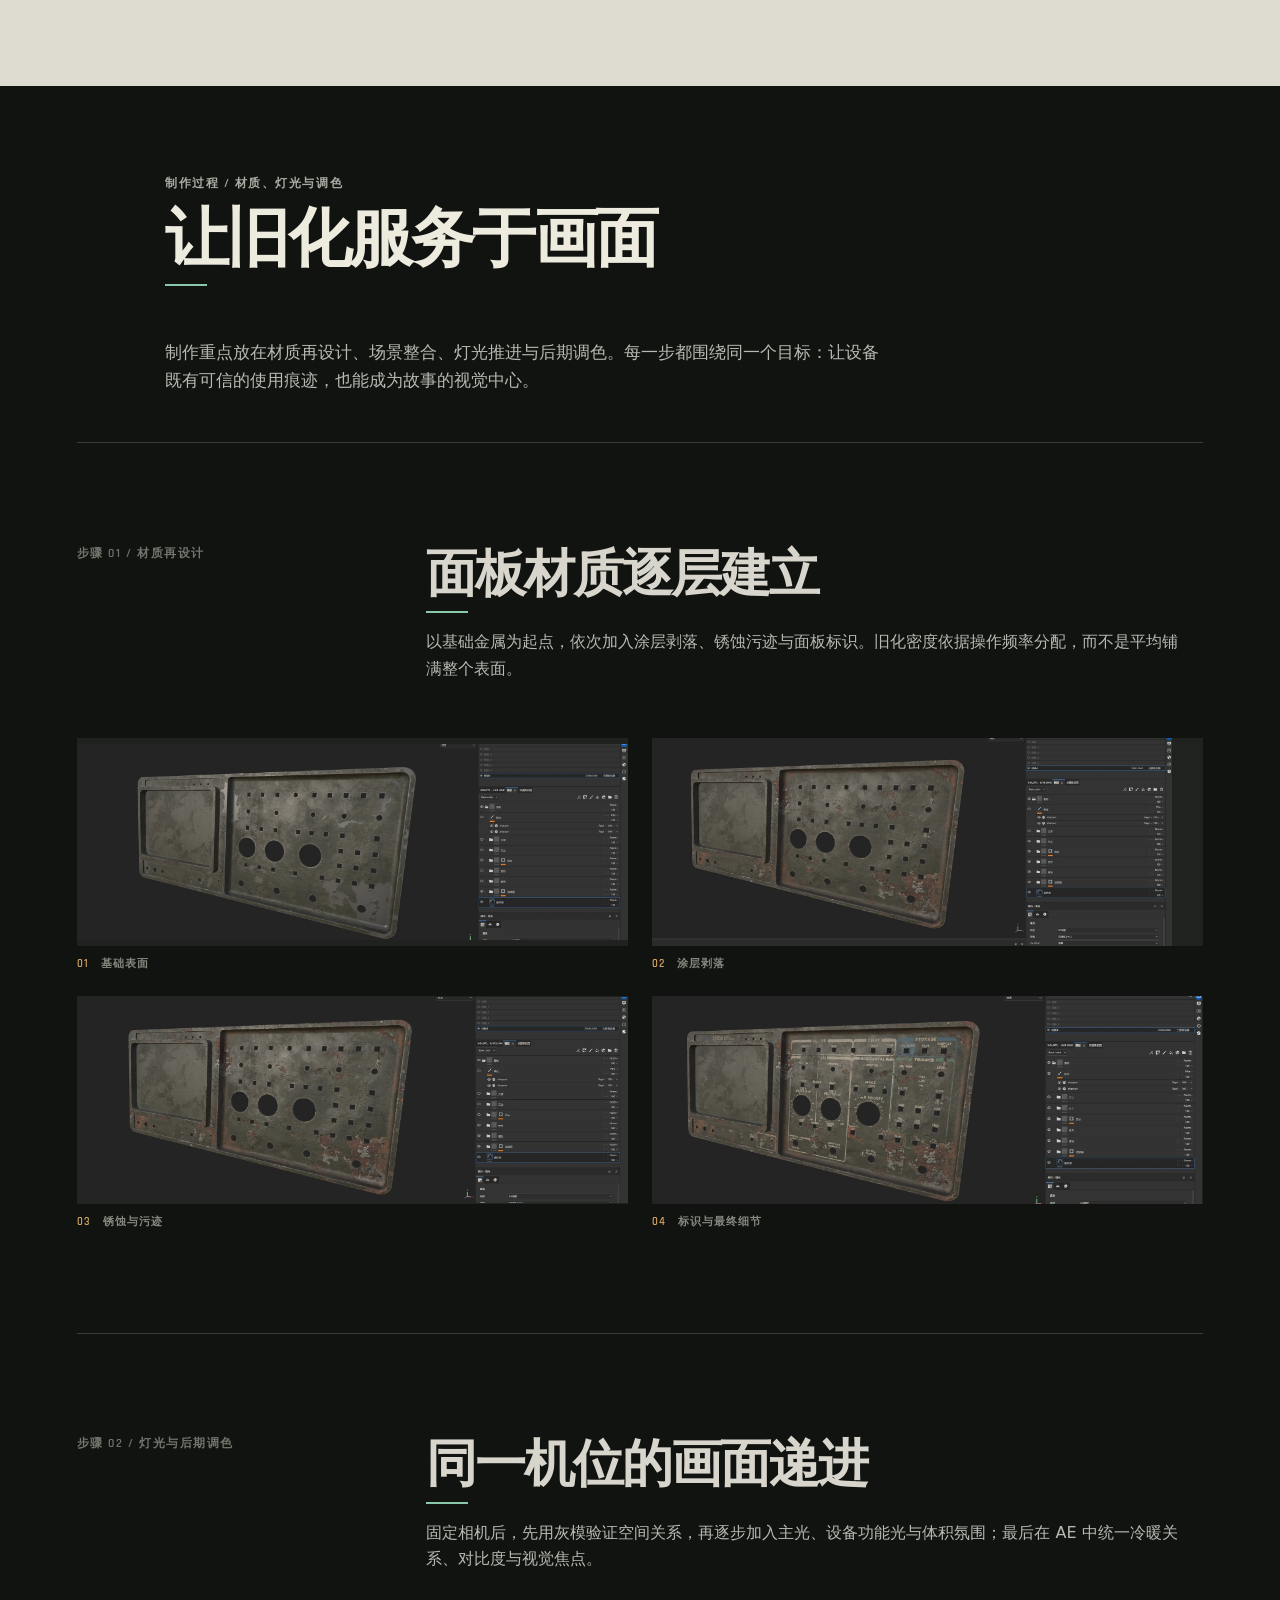
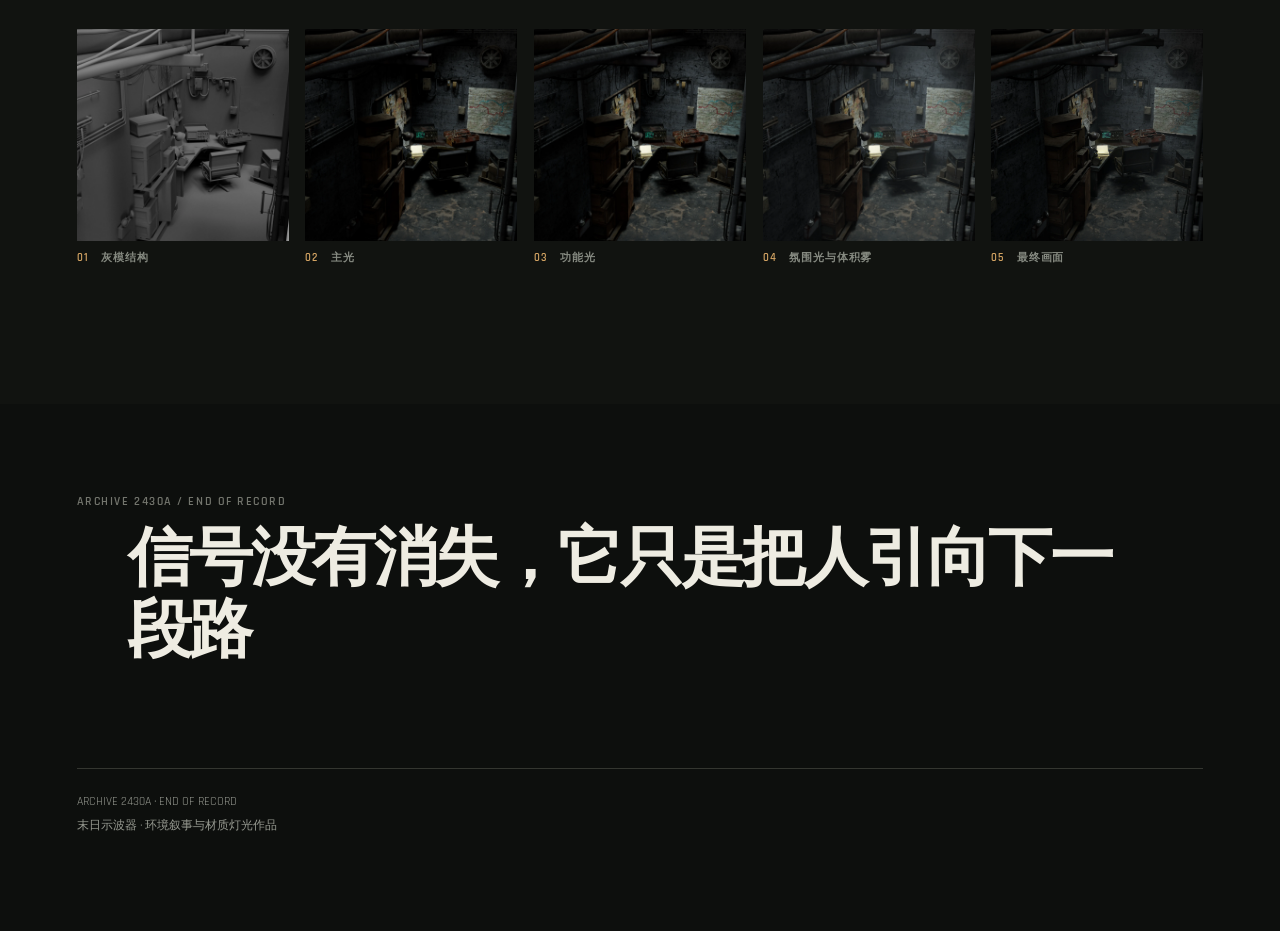
==== commit f967c15d: "Restore oscilloscope sections and layouts" ====
--- a/projects/apocalypse-oscilloscope/index.html
+++ b/projects/apocalypse-oscilloscope/index.html
@@ -115,6 +115,11 @@
       <div><p class="file">记录 08 / 20:17:03</p><h2>踏上新的征程</h2><p>门缝透进的光落在背影上。未知仍在前方，身后的信号依然继续。</p></div>
     </section>
 
+    <section class="quiet section-pad dark-section">
+      <figure><img src="assets/room.webp" alt="人物离开后的空房间" loading="lazy" data-full="assets/hq-room.png"></figure>
+      <div><p class="file">记录 09 / 余波</p><h2>寂静之后</h2><p>脚步声已经远去，只剩屏幕的微光守着这间旧工作室。</p></div>
+    </section>
+
     <section class="life" id="life">
       <img src="assets/flower.webp" alt="废弃空间中生长的白色花朵" loading="lazy" data-full="assets/hq-flower.png">
       <div><p class="file">FILE 10 / LIFE</p><h2>坐标的尽头，<br>仍有生命</h2></div>
--- a/projects/apocalypse-oscilloscope/styles.css
+++ b/projects/apocalypse-oscilloscope/styles.css
@@ -89,3 +89,11 @@
 .cover-contact a{color:#c6c8c0;text-decoration:none;font-size:.92rem;letter-spacing:.045em}
 .cover-contact a:hover,.cover-contact a:focus{color:#fff;text-decoration:underline}
 @media(max-width:620px){.cover-contact{margin-top:2.4rem;grid-template-columns:1fr;gap:.15rem}.cover-contact strong{grid-column:auto;font-size:1.15rem}.cover-contact a{font-size:.82rem}}
+
+/* V45: restore original full-bleed chapter-ending frames; keep all other sections untouched. */
+.departure,.life{min-height:100svh;position:relative;display:flex;align-items:flex-end;padding:0;background:#101210;color:#f0eee5;overflow:hidden}
+.departure>img,.life>img{position:absolute;inset:0;width:100%;height:100%;aspect-ratio:auto;object-fit:cover;grid-column:auto;grid-row:auto}
+.departure:after,.life:after{content:"";position:absolute;inset:0;background:linear-gradient(0deg,rgba(7,8,7,.85),transparent 62%);pointer-events:none}
+.departure>div,.life>div{position:relative;z-index:2;padding:clamp(40px,7vw,110px);max-width:850px;grid-column:auto;grid-row:auto}
+.life>div{margin-left:auto;text-align:right}
+@media(max-width:900px){.departure,.life{min-height:80svh;display:flex;align-items:flex-end;padding:0}.departure>img,.life>img{position:absolute;inset:0;width:100%;height:100%;object-fit:cover}.departure>div,.life>div{padding:clamp(24px,6vw,70px)}}
